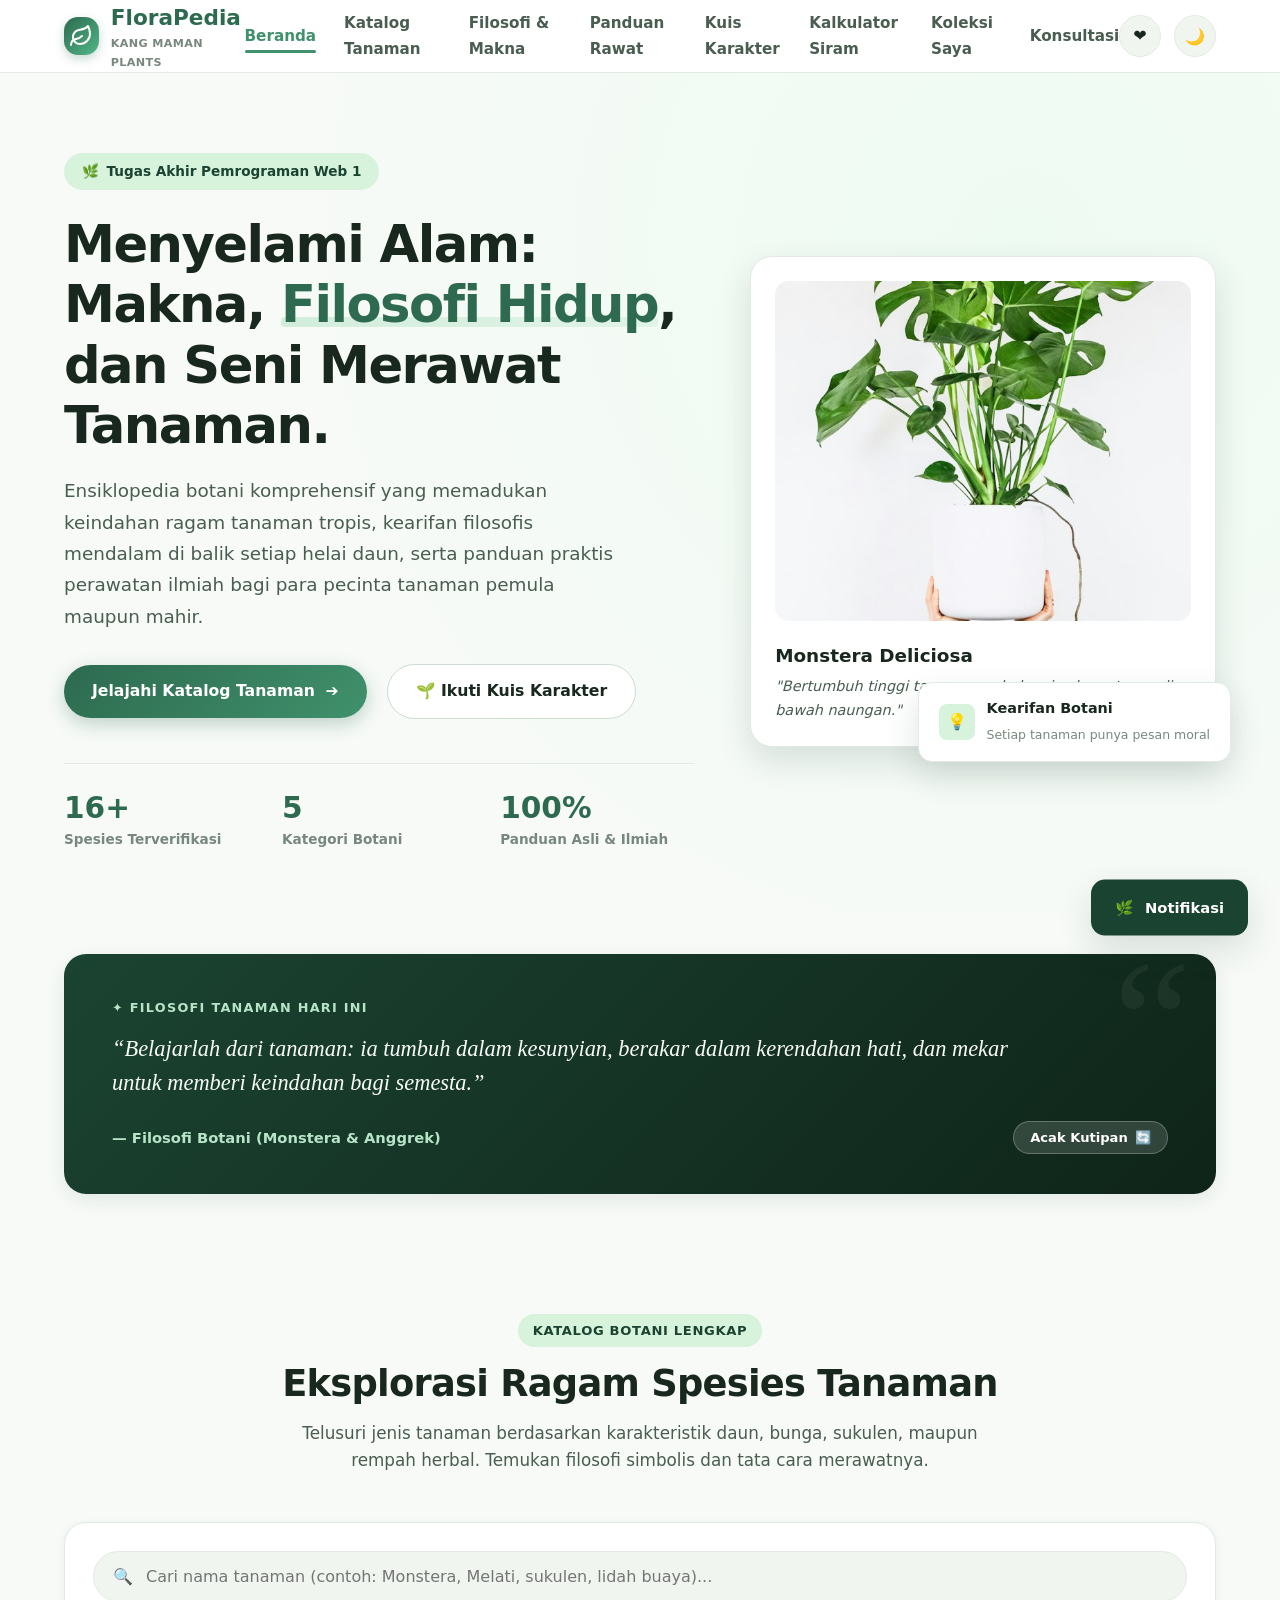
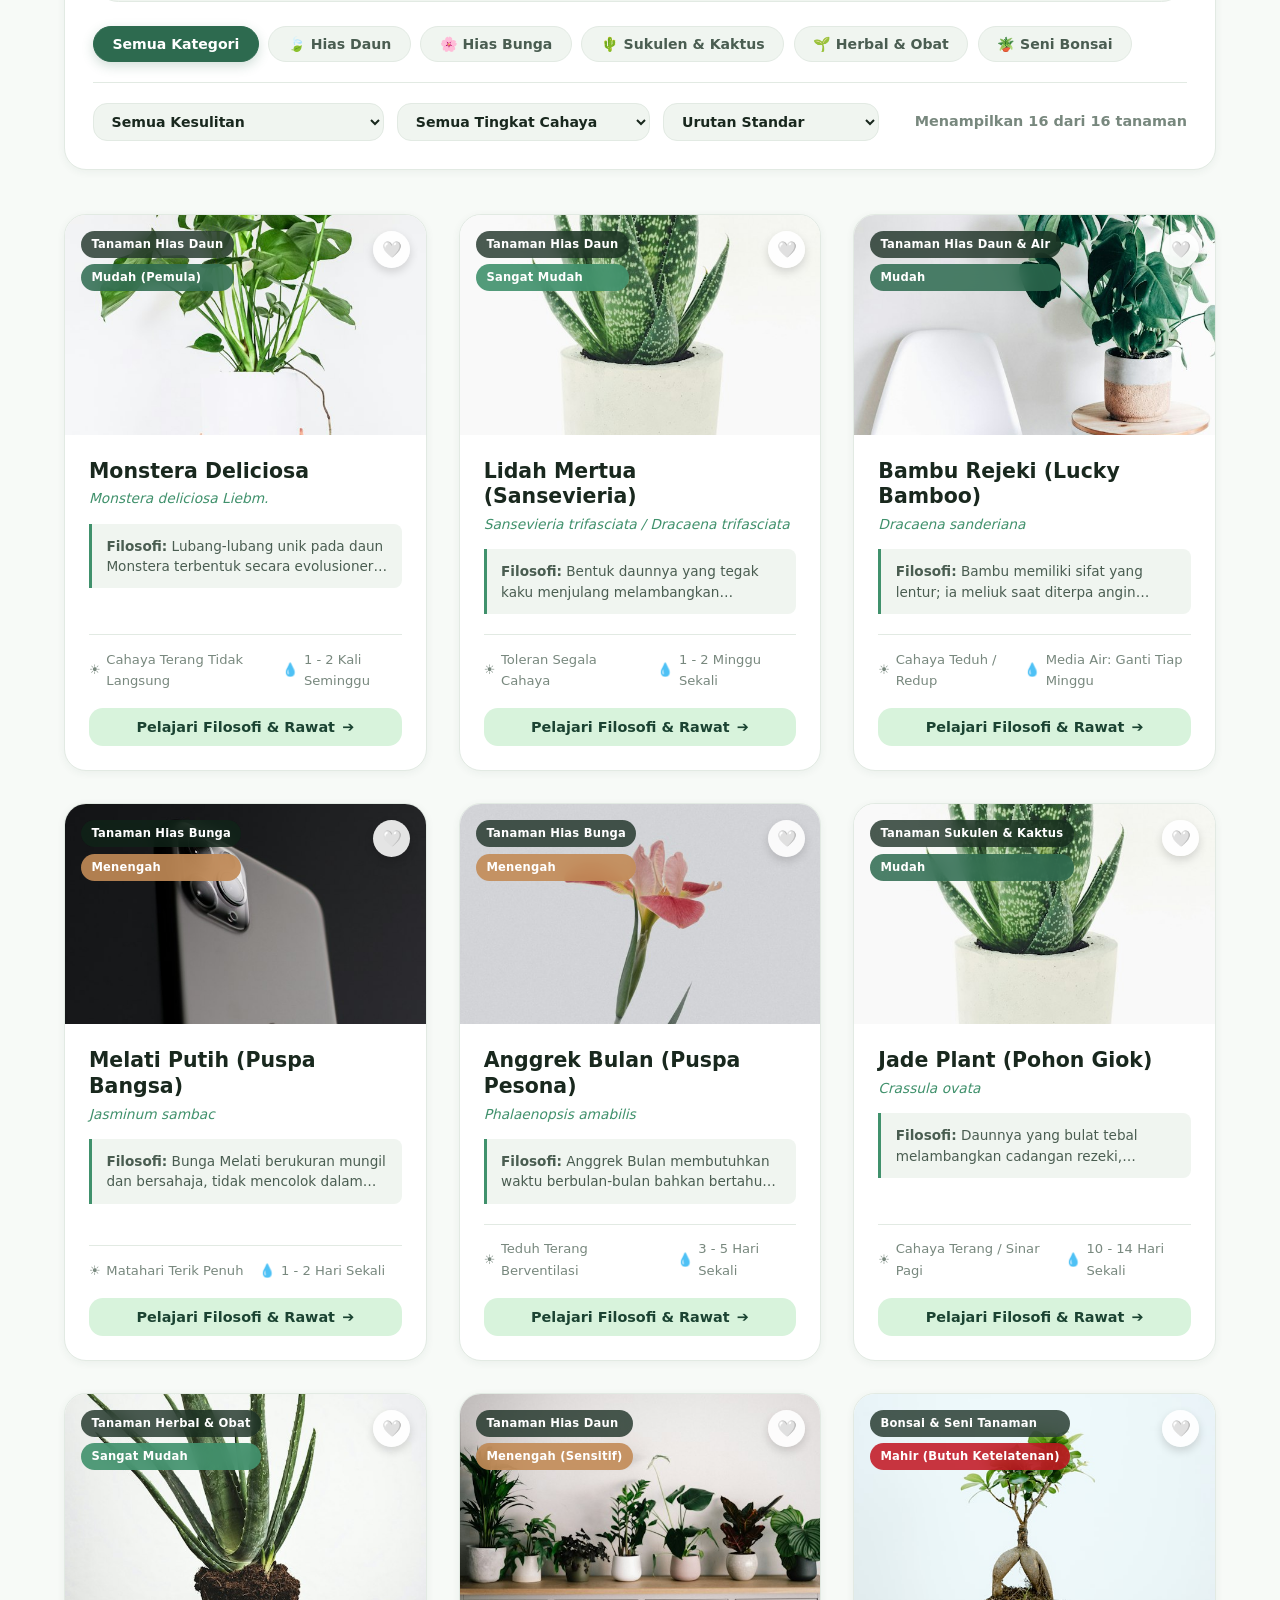
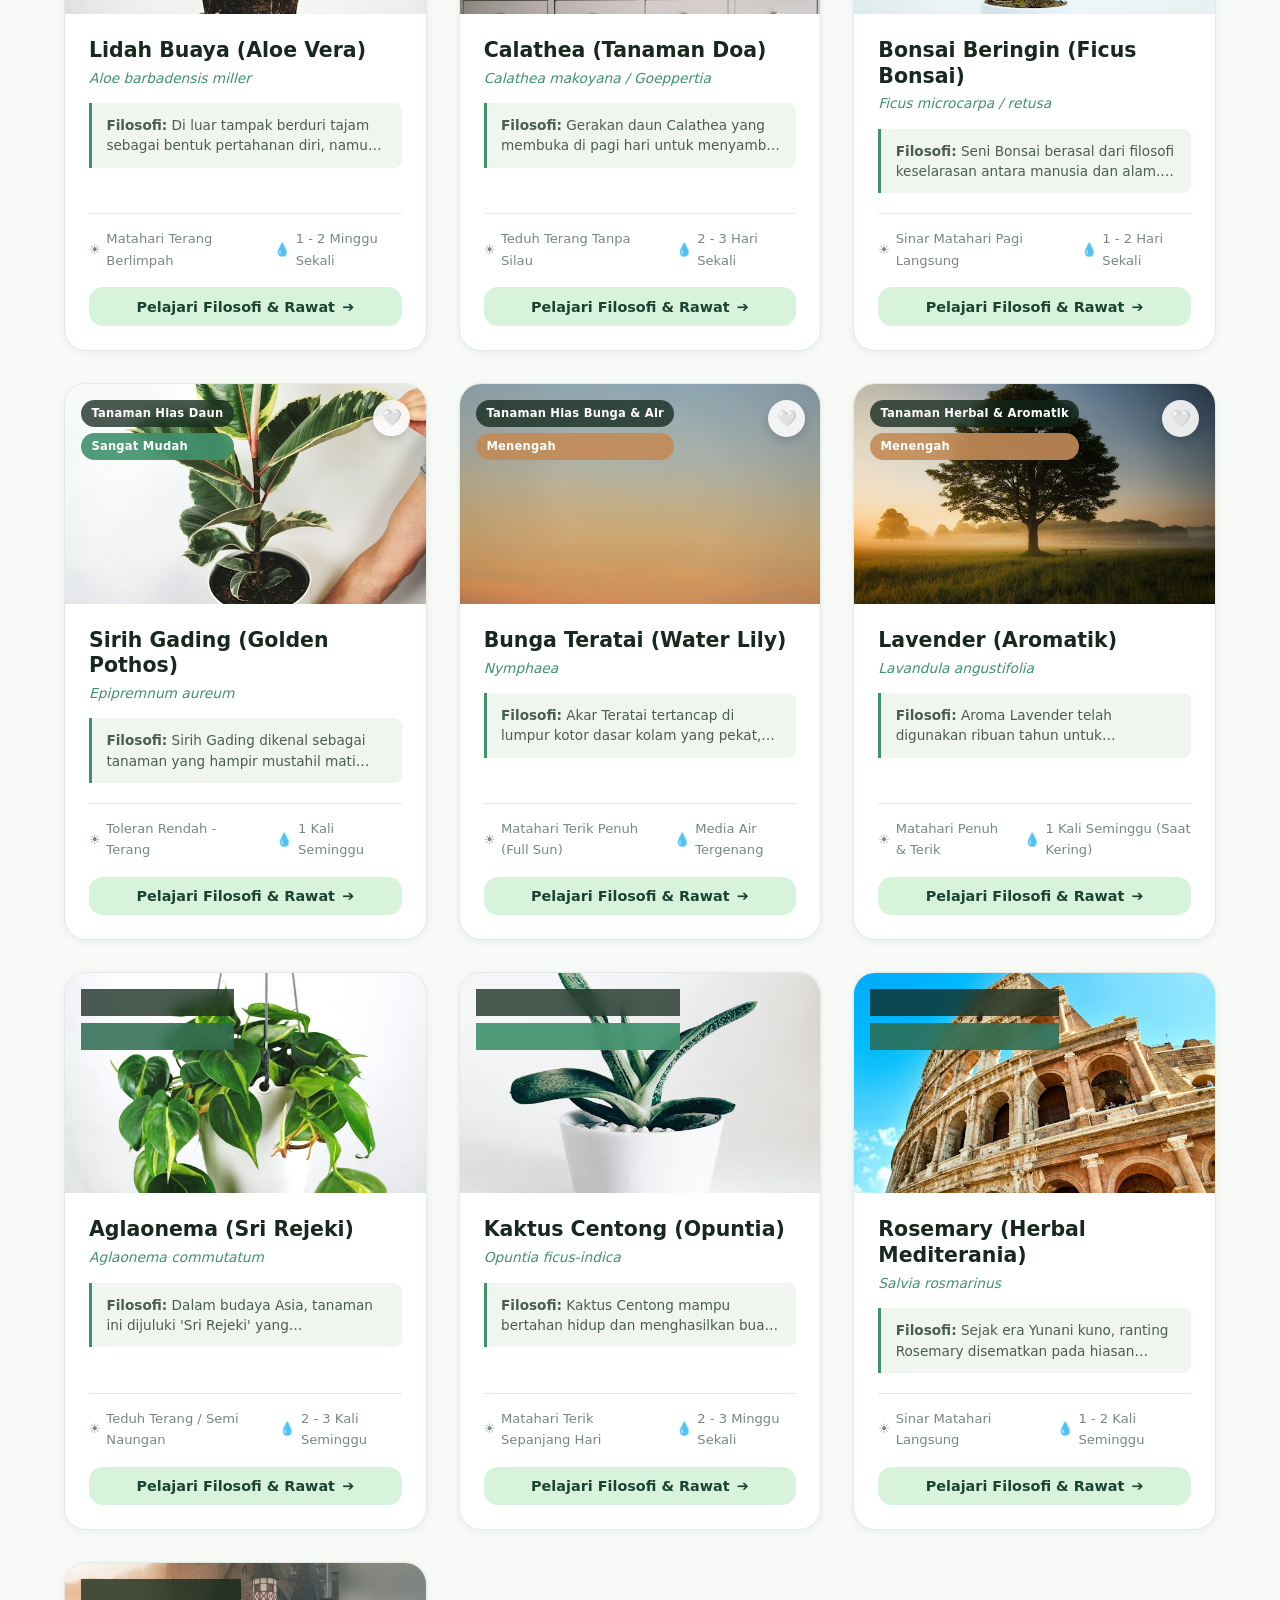
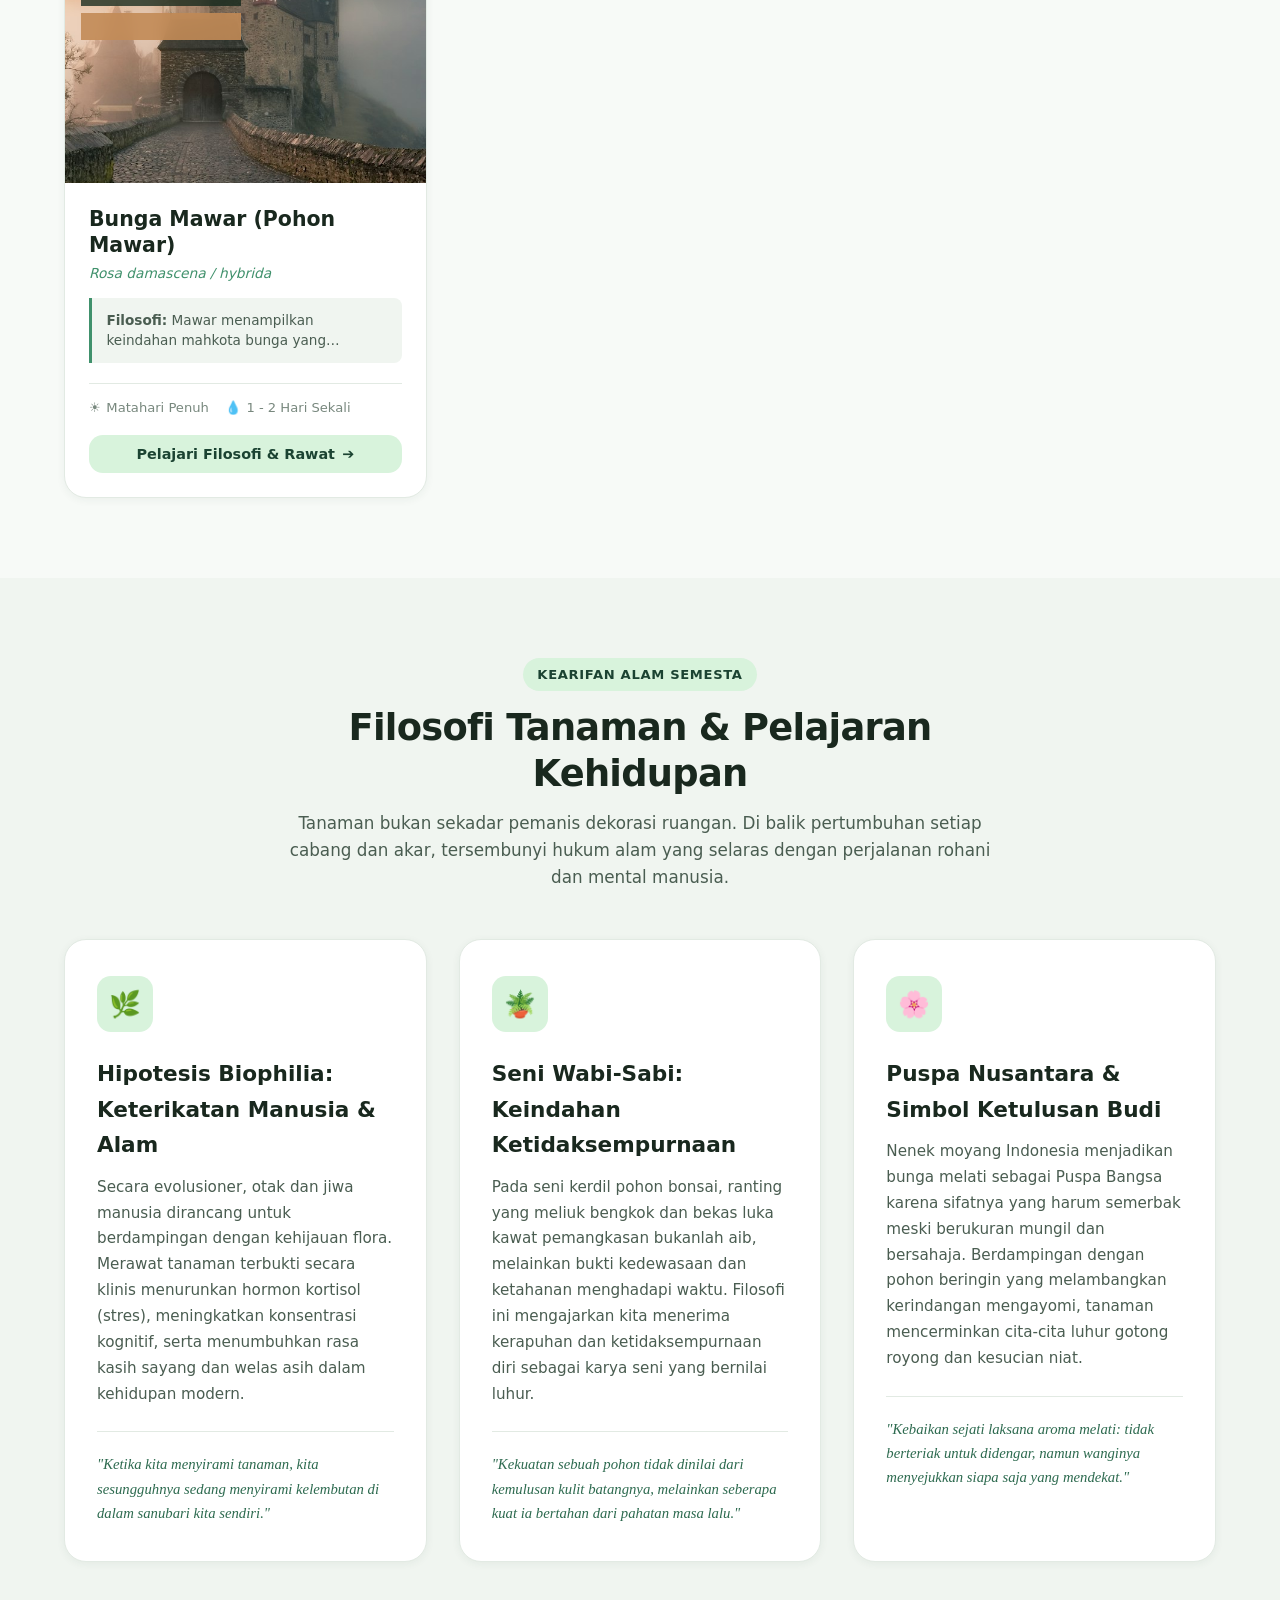
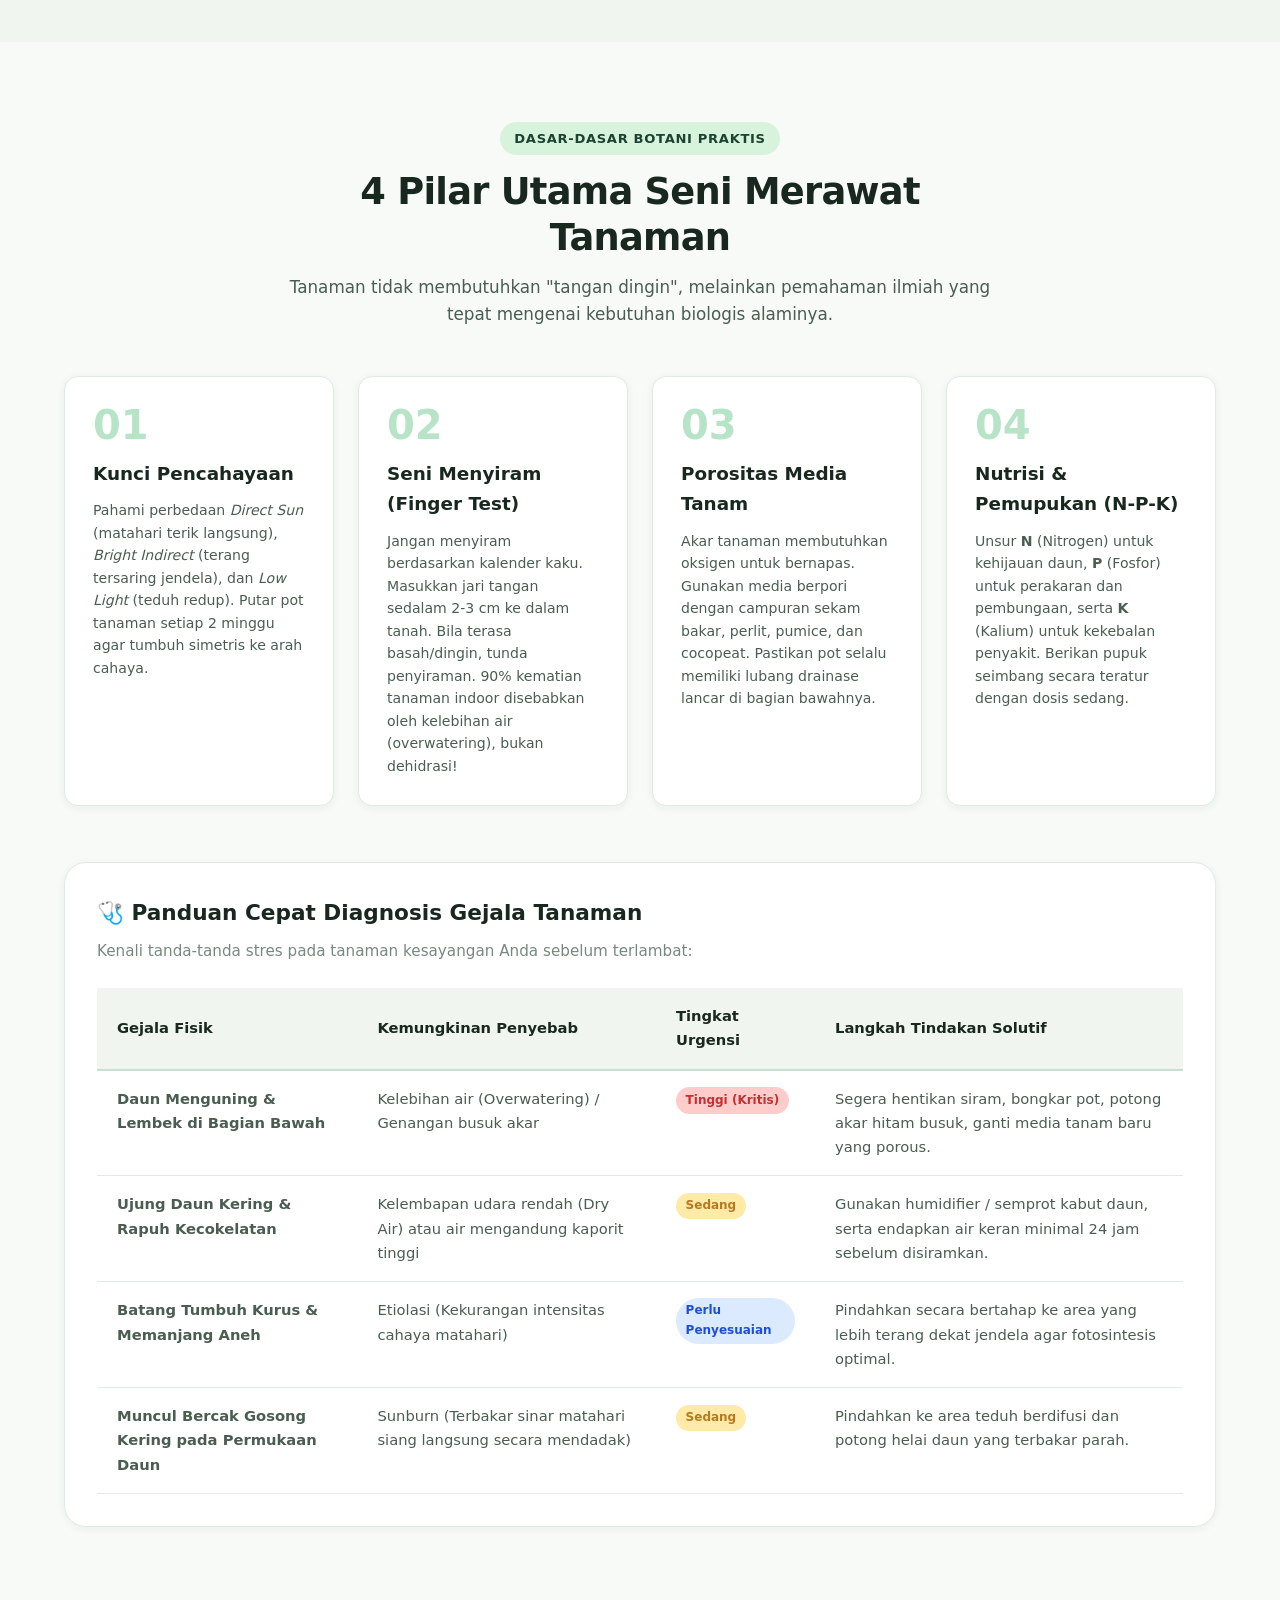
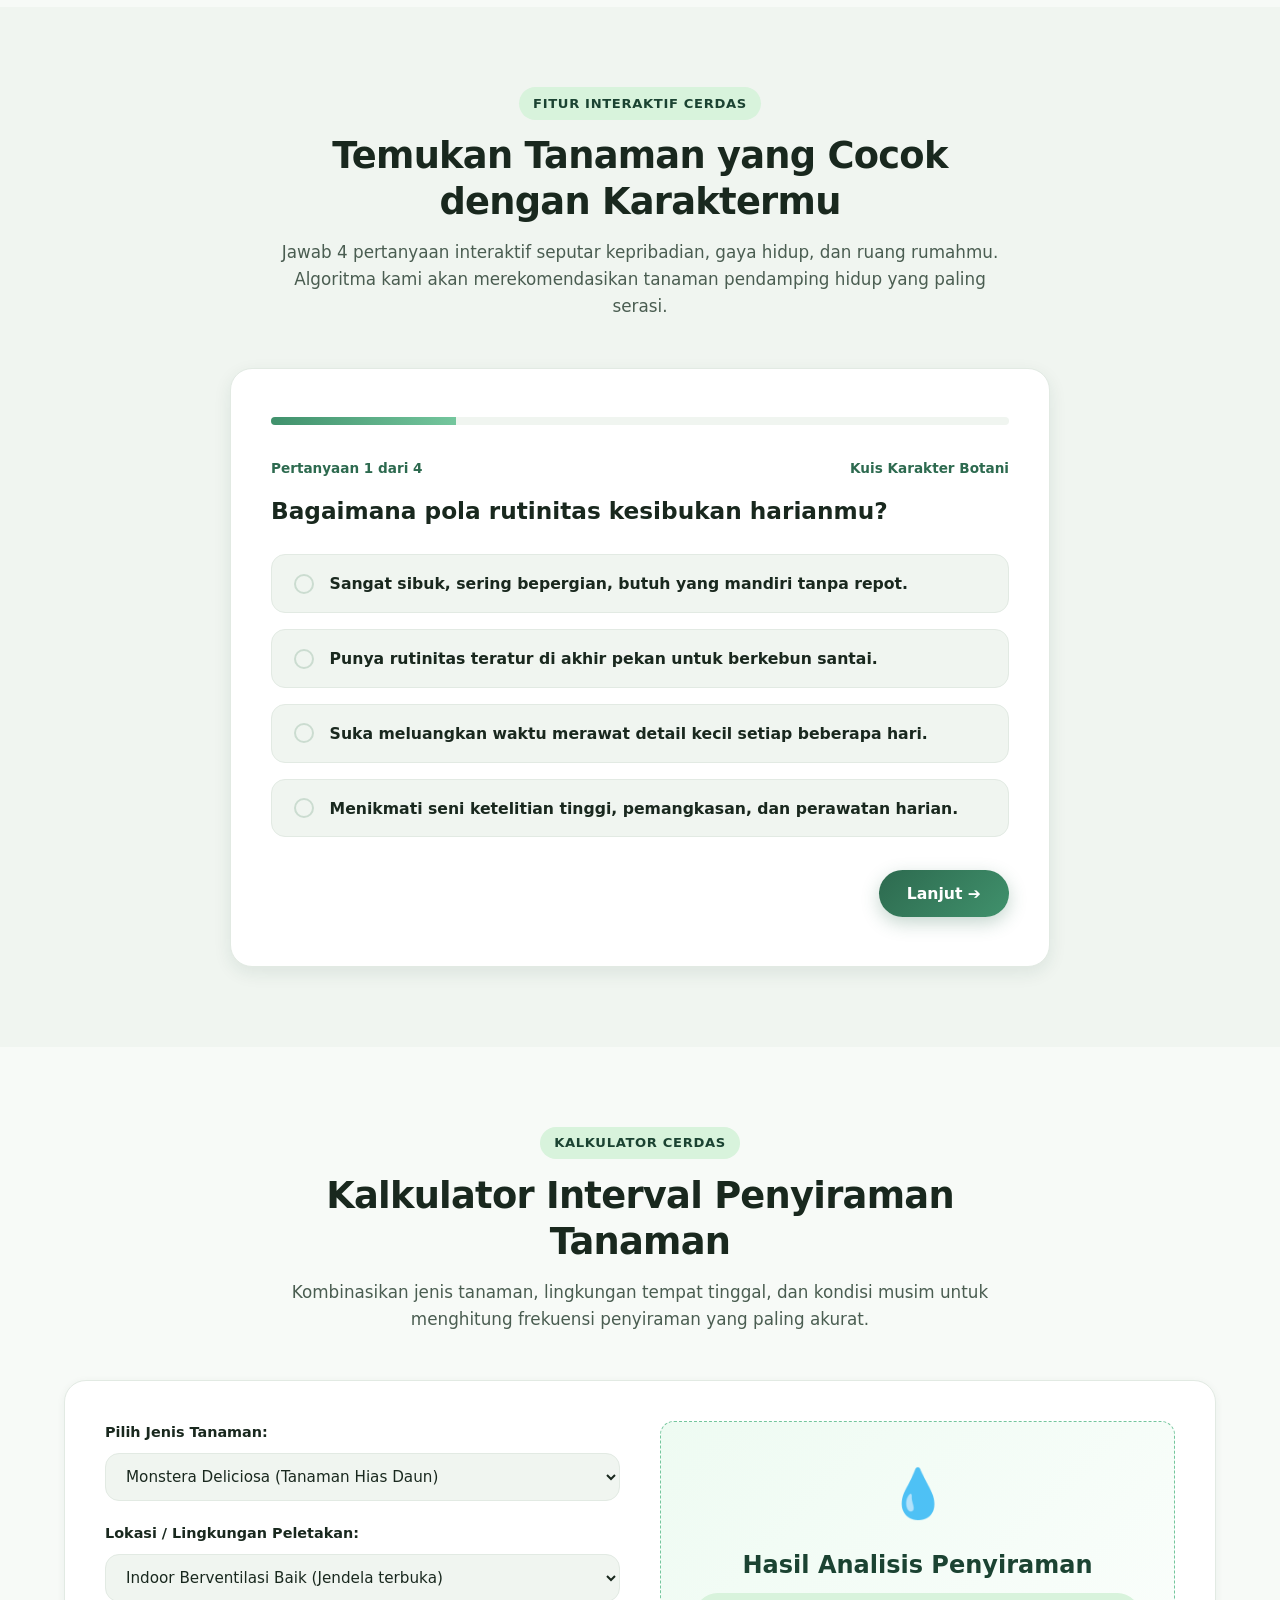
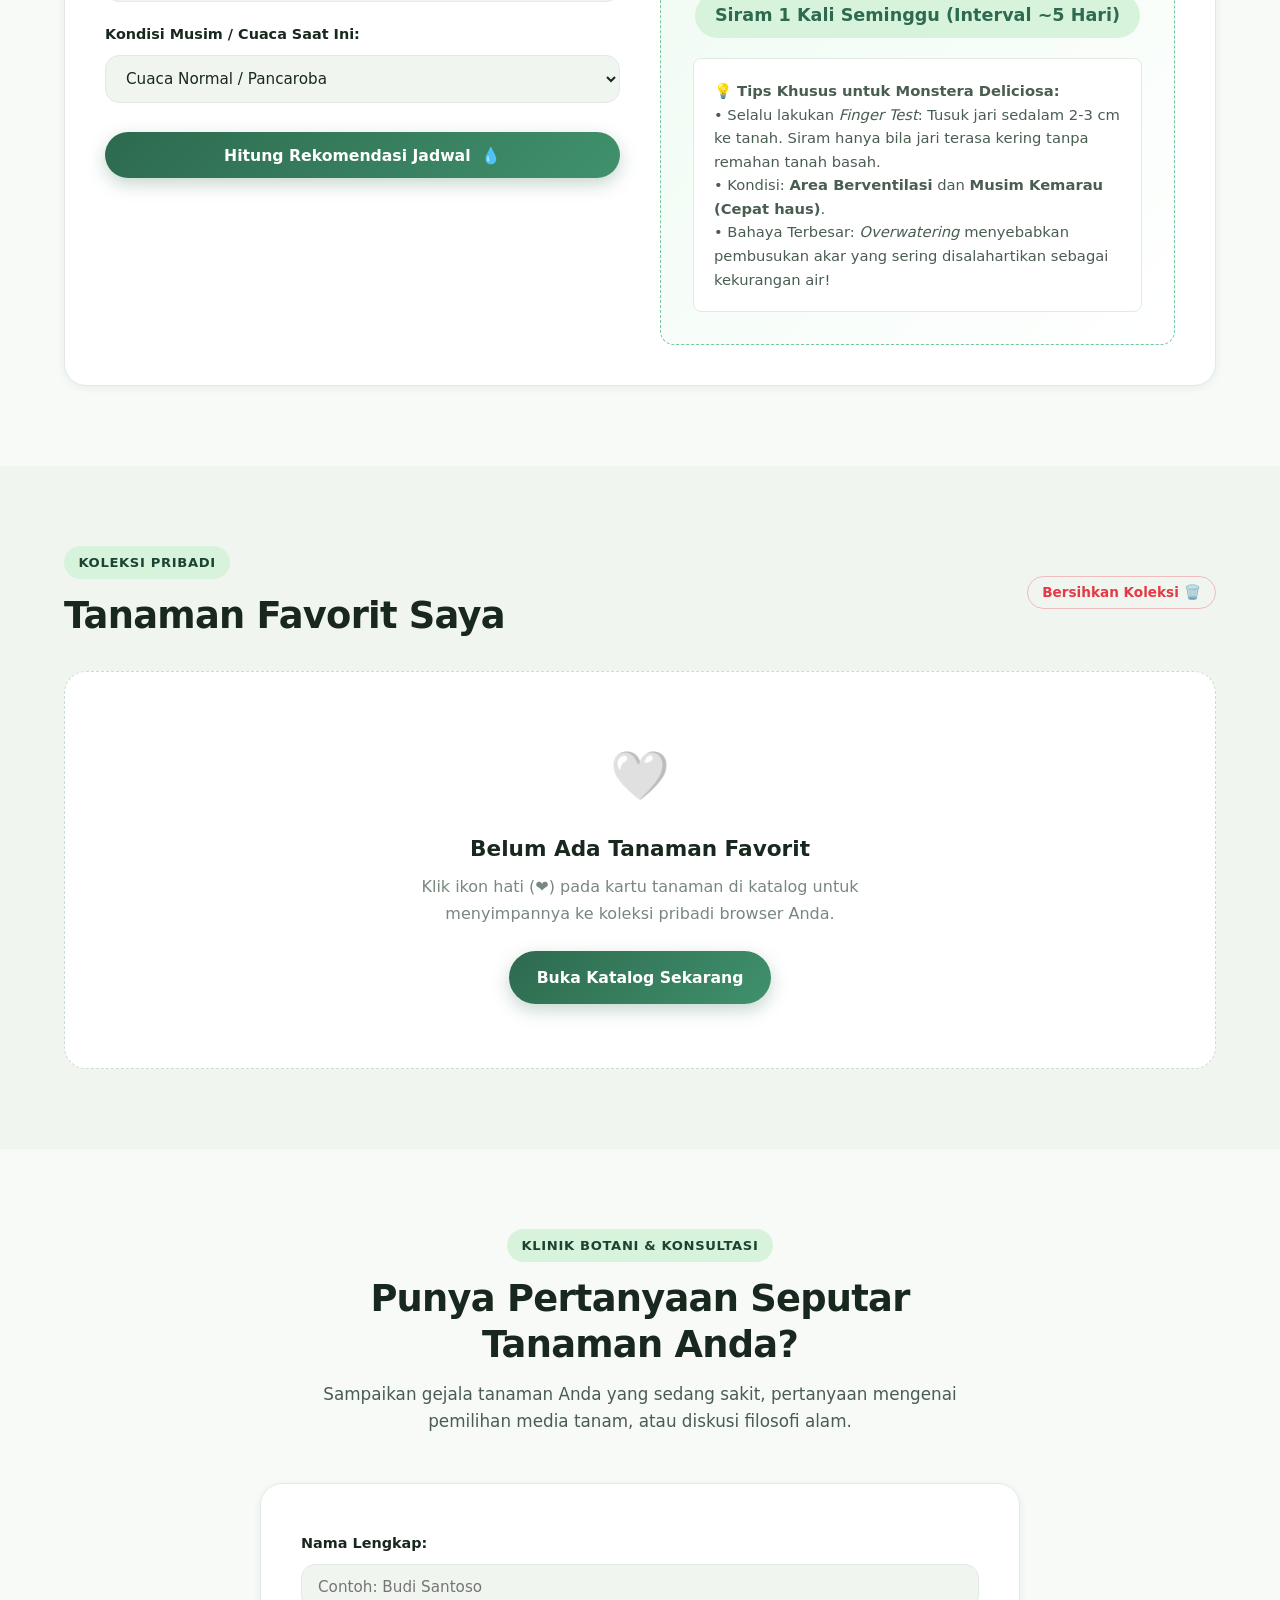
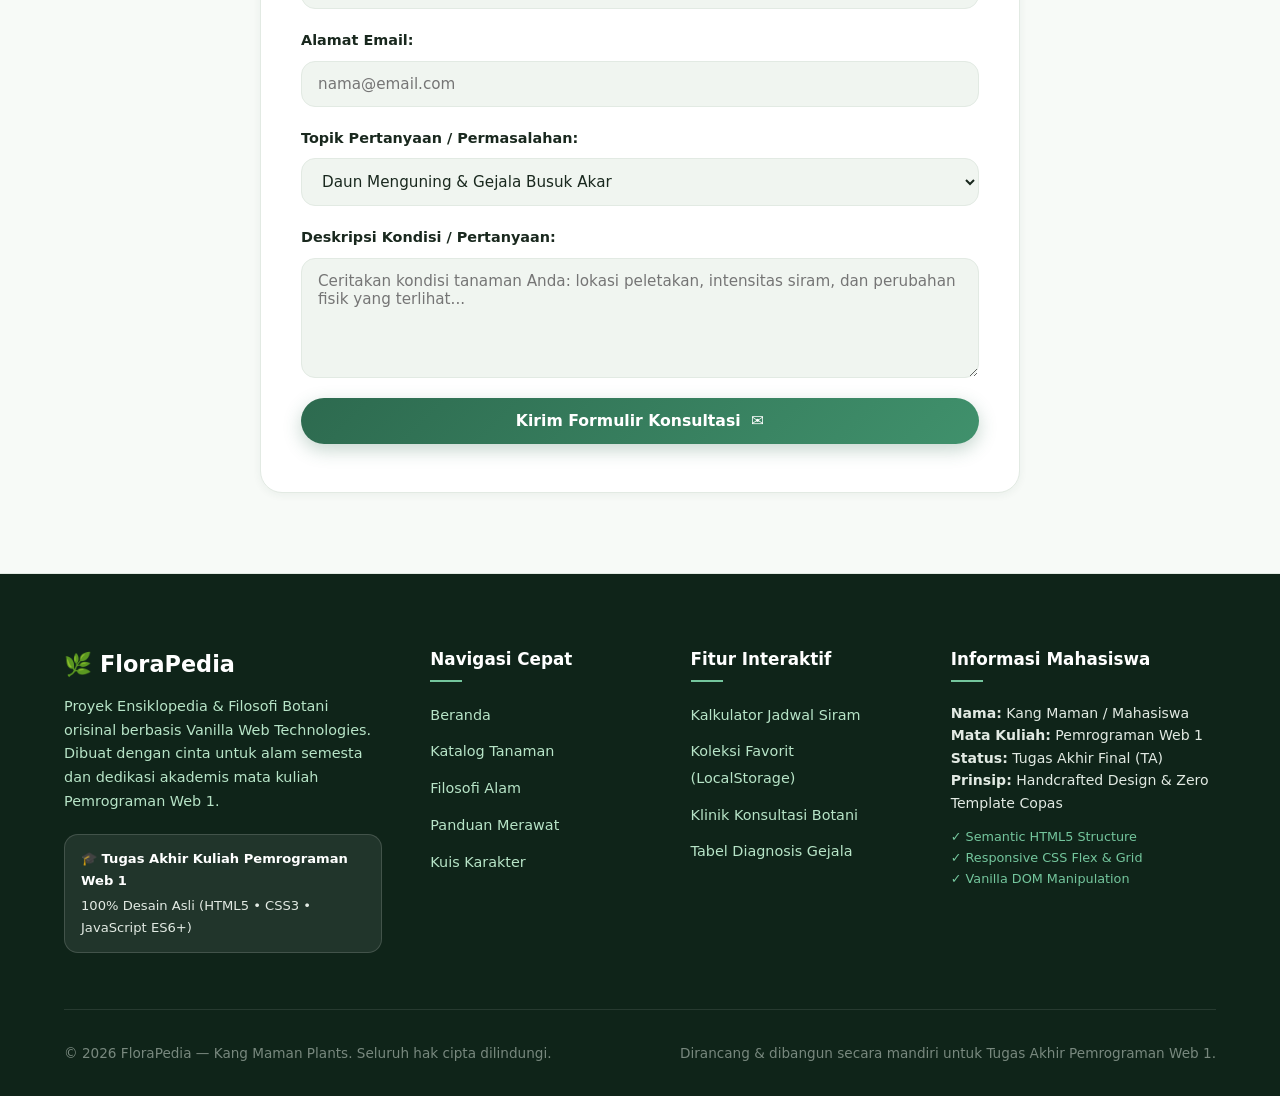
==== index.html @ 77d7dba2 "first commit" ====
<!DOCTYPE html>
<html lang="id">
<head>
  <meta charset="UTF-8" />
  <meta name="viewport" content="width=device-width, initial-scale=1.0" />
  <meta name="description" content="FloraPedia - Ensiklopedia interaktif jenis tanaman, filosofi kehidupan mendalam, dan panduan perawatan botani. Tugas Akhir Pemrograman Web 1." />
  <meta name="author" content="Kang Maman Plants - Mahasiswa Pemrograman Web 1" />
  <title>FloraPedia — Ensiklopedia, Filosofi & Seni Merawat Tanaman</title>

  <!-- Google Fonts: Plus Jakarta Sans & Playfair Display untuk Sentuhan Elegan -->
  <link rel="preconnect" href="https://fonts.googleapis.com" />
  <link rel="preconnect" href="https://fonts.gstatic.com" crossorigin />
  <link href="https://fonts.googleapis.com/css2?family=Playfair+Display:ital,wght@0,600;0,700;1,600&family=Plus+Jakarta+Sans:wght@400;500;600;700;800&display=swap" rel="stylesheet" />

  <!-- Lembar Gaya CSS Handcrafted (100% Buatan Sendiri Tanpa Framework) -->
  <link rel="stylesheet" href="css/style.css" />
</head>
<body>

  <!-- ========================================================================
       1. HEADER & NAVBAR UTAMA
       ======================================================================== -->
  <header class="site-header">
    <div class="container navbar">
      <!-- Logo & Brand Identitas -->
      <a href="#beranda" class="brand-logo" aria-label="Beranda FloraPedia">
        <div class="brand-icon">
          <!-- SVG Ikon Daun Organik -->
          <svg width="24" height="24" viewBox="0 0 24 24" fill="none" stroke="currentColor" stroke-width="2" stroke-linecap="round" stroke-linejoin="round">
            <path d="M11 20A7 7 0 0 1 9.8 6.1C15.5 5 17 4.48 19 2c1 2 2 4.18 2 8 0 5.5-4.78 10-10 10Z"></path>
            <path d="M2 21c0-3 1.85-5.36 5.08-6C9.5 14.52 12 13 13 12"></path>
          </svg>
        </div>
        <div>
          <span>FloraPedia</span>
          <span class="brand-text-sub">Kang Maman Plants</span>
        </div>
      </a>

      <!-- Menu Navigasi Navigasi -->
      <nav>
        <ul class="nav-links" id="nav-links">
          <li><a href="#beranda" class="nav-link active">Beranda</a></li>
          <li><a href="#katalog" class="nav-link">Katalog Tanaman</a></li>
          <li><a href="#filosofi" class="nav-link">Filosofi & Makna</a></li>
          <li><a href="#panduan" class="nav-link">Panduan Rawat</a></li>
          <li><a href="#kuis" class="nav-link">Kuis Karakter</a></li>
          <li><a href="#kalkulator" class="nav-link">Kalkulator Siram</a></li>
          <li><a href="#favorit" class="nav-link">Koleksi Saya</a></li>
          <li><a href="#konsultasi" class="nav-link">Konsultasi</a></li>
        </ul>
      </nav>

      <!-- Aksi Navigasi (Tema & Counter Favorit) -->
      <div class="nav-actions">
        <!-- Tombol Bookmark Cepat -->
        <a href="#favorit" class="icon-btn" title="Lihat Tanaman Favorit" aria-label="Favorit">
          <span>❤️</span>
          <span class="badge-count" id="fav-counter-badge" style="display: none;">0</span>
        </a>

        <!-- Tombol Ganti Tema (Dark / Light Mode) -->
        <button class="icon-btn" id="theme-toggle-btn" title="Ganti Tema Siang/Malam" aria-label="Ganti Tema">
          <span id="theme-icon">🌙</span>
        </button>

        <!-- Tombol Hamburger Mobile -->
        <button class="hamburger-btn" id="hamburger-btn" aria-label="Buka Menu Navigasi">
          <span></span>
          <span></span>
          <span></span>
        </button>
      </div>
    </div>
  </header>

  <main>
    <!-- ======================================================================
         2. HERO SECTION
         ====================================================================== -->
    <section class="hero-section" id="beranda">
      <div class="container hero-grid">
        <div class="hero-content">
          <div class="hero-badge">
            <span>🌿</span>
            <span>Tugas Akhir Pemrograman Web 1</span>
          </div>
          <h1 class="hero-title">
            Menyelami Alam: Makna, <span>Filosofi Hidup</span>, dan Seni Merawat Tanaman.
          </h1>
          <p class="hero-desc">
            Ensiklopedia botani komprehensif yang memadukan keindahan ragam tanaman tropis, kearifan filosofis mendalam di balik setiap helai daun, serta panduan praktis perawatan ilmiah bagi para pecinta tanaman pemula maupun mahir.
          </p>

          <div class="hero-cta-group">
            <a href="#katalog" class="btn btn-primary">
              <span>Jelajahi Katalog Tanaman</span> ➔
            </a>
            <a href="#kuis" class="btn btn-secondary">
              <span>🌱 Ikuti Kuis Karakter</span>
            </a>
          </div>

          <!-- Statistik Pencapaian Web -->
          <div class="hero-stats">
            <div class="stat-item">
              <h3>16+</h3>
              <p>Spesies Terverifikasi</p>
            </div>
            <div class="stat-item">
              <h3>5</h3>
              <p>Kategori Botani</p>
            </div>
            <div class="stat-item">
              <h3>100%</h3>
              <p>Panduan Asli & Ilmiah</p>
            </div>
          </div>
        </div>

        <!-- Visual Hero Interaktif Kanan -->
        <div class="hero-visual-card">
          <div class="hero-main-card">
            <img 
              src="med/monstera.jpg" 
              alt="Monstera Deliciosa - Simbol Pertumbuhan"
              onerror="this.onerror=null; this.src='med/plant-fallback.svg';"
            />
            <div class="hero-card-caption">
              <h4>Monstera Deliciosa</h4>
              <p>"Bertumbuh tinggi tanpa menghalangi cahaya tunas di bawah naungan."</p>
            </div>
          </div>
          <div class="hero-badge-float">
            <div class="badge-float-icon">💡</div>
            <div>
              <strong>Kearifan Botani</strong>
              <span>Setiap tanaman punya pesan moral</span>
            </div>
          </div>
        </div>
      </div>
    </section>

    <!-- ======================================================================
         3. KUTIPAN FILOSOFI HARIAN (QUOTE BANNER)
         ====================================================================== -->
    <section class="quote-banner-section">
      <div class="container">
        <div class="quote-banner-card">
          <span class="quote-tag">✦ Filosofi Tanaman Hari Ini</span>
          <p class="quote-text" id="quote-text">
            “Belajarlah dari tanaman: ia tumbuh dalam kesunyian, berakar dalam kerendahan hati, dan mekar untuk memberi keindahan bagi semesta.”
          </p>
          <div class="quote-footer">
            <span class="quote-author" id="quote-author">— Filosofi Botani (Monstera & Anggrek)</span>
            <button class="quote-shuffle-btn" id="quote-shuffle-btn" title="Ganti Kutipan Filosofi">
              <span>Acak Kutipan</span> 🔄
            </button>
          </div>
        </div>
      </div>
    </section>

    <!-- ======================================================================
         4. KATALOG TANAMAN UTAMA (FILTER, SEARCH & GRID)
         ====================================================================== -->
    <section class="catalog-section" id="katalog">
      <div class="container">
        <div class="section-header">
          <span class="section-tag">Katalog Botani Lengkap</span>
          <h2 class="section-title">Eksplorasi Ragam Spesies Tanaman</h2>
          <p class="section-subtitle">
            Telusuri jenis tanaman berdasarkan karakteristik daun, bunga, sukulen, maupun rempah herbal. Temukan filosofi simbolis dan tata cara merawatnya.
          </p>
        </div>

        <!-- Area Kontrol & Penyaringan -->
        <div class="filter-wrapper">
          <!-- Input Pencarian Real-Time -->
          <div class="search-input-group">
            <span class="search-icon">🔍</span>
            <input 
              type="text" 
              id="search-input" 
              class="search-input" 
              placeholder="Cari nama tanaman (contoh: Monstera, Melati, sukulen, lidah buaya)..." 
              autocomplete="off"
            />
            <button class="search-clear-btn" id="search-clear-btn" title="Hapus pencarian">&times;</button>
          </div>

          <!-- Filter Kategori Tombol Pill -->
          <div class="filter-categories">
            <button class="category-pill active" data-category="semua">Semua Kategori</button>
            <button class="category-pill" data-category="daun">🍃 Hias Daun</button>
            <button class="category-pill" data-category="bunga">🌸 Hias Bunga</button>
            <button class="category-pill" data-category="sukulen">🌵 Sukulen & Kaktus</button>
            <button class="category-pill" data-category="herbal">🌱 Herbal & Obat</button>
            <button class="category-pill" data-category="bonsai">🪴 Seni Bonsai</button>
          </div>

          <!-- Dropdown Filter Tambahan -->
          <div class="filter-sub-row">
            <div class="filter-dropdowns">
              <!-- Filter Tingkat Kesulitan -->
              <select id="filter-difficulty" class="select-control" aria-label="Filter Tingkat Kesulitan">
                <option value="semua">Semua Kesulitan</option>
                <option value="sangat-mudah">Sangat Mudah (Pemula Total)</option>
                <option value="mudah">Mudah</option>
                <option value="menengah">Menengah</option>
                <option value="mahir">Mahir (Perlu Ketelatenan)</option>
              </select>

              <!-- Filter Kebutuhan Cahaya -->
              <select id="filter-light" class="select-control" aria-label="Filter Kebutuhan Cahaya">
                <option value="semua">Semua Tingkat Cahaya</option>
                <option value="teduh">Teduh / Minim Cahaya</option>
                <option value="sedang">Terang Tidak Langsung</option>
                <option value="terik">Matahari Terik Langsung</option>
              </select>

              <!-- Urutkan -->
              <select id="sort-select" class="select-control" aria-label="Urutkan Tanaman">
                <option value="default">Urutan Standar</option>
                <option value="name-asc">Nama (A - Z)</option>
                <option value="name-desc">Nama (Z - A)</option>
                <option value="difficulty">Tingkat Kemudahan</option>
              </select>
            </div>

            <!-- Penghitung Hasil -->
            <div class="results-count" id="results-count">
              Memuat data tanaman...
            </div>
          </div>
        </div>

        <!-- Grid Kartu Tanaman (Dirender Dinamis oleh JavaScript) -->
        <div class="plants-grid" id="plants-grid">
          <!-- Kartu-kartu tanaman akan dirender di sini melalui app.js -->
        </div>
      </div>
    </section>

    <!-- ======================================================================
         5. SECTION FILOSOFI TANAMAN & KEARIFAN HIDUP
         ====================================================================== -->
    <section class="philosophy-section" id="filosofi">
      <div class="container">
        <div class="section-header">
          <span class="section-tag">Kearifan Alam Semesta</span>
          <h2 class="section-title">Filosofi Tanaman & Pelajaran Kehidupan</h2>
          <p class="section-subtitle">
            Tanaman bukan sekadar pemanis dekorasi ruangan. Di balik pertumbuhan setiap cabang dan akar, tersembunyi hukum alam yang selaras dengan perjalanan rohani dan mental manusia.
          </p>
        </div>

        <div class="philosophy-grid">
          <!-- Kartu Filosofi 1: Biophilia -->
          <div class="philosophy-card">
            <div class="philosophy-icon-wrap">🌿</div>
            <h3>Hipotesis Biophilia: Keterikatan Manusia & Alam</h3>
            <p>
              Secara evolusioner, otak dan jiwa manusia dirancang untuk berdampingan dengan kehijauan flora. Merawat tanaman terbukti secara klinis menurunkan hormon kortisol (stres), meningkatkan konsentrasi kognitif, serta menumbuhkan rasa kasih sayang dan welas asih dalam kehidupan modern.
            </p>
            <div class="philosophy-quote-highlight">
              "Ketika kita menyirami tanaman, kita sesungguhnya sedang menyirami kelembutan di dalam sanubari kita sendiri."
            </div>
          </div>

          <!-- Kartu Filosofi 2: Wabi-Sabi & Bonsai -->
          <div class="philosophy-card">
            <div class="philosophy-icon-wrap">🪴</div>
            <h3>Seni Wabi-Sabi: Keindahan Ketidaksempurnaan</h3>
            <p>
              Pada seni kerdil pohon bonsai, ranting yang meliuk bengkok dan bekas luka kawat pemangkasan bukanlah aib, melainkan bukti kedewasaan dan ketahanan menghadapi waktu. Filosofi ini mengajarkan kita menerima kerapuhan dan ketidaksempurnaan diri sebagai karya seni yang bernilai luhur.
            </p>
            <div class="philosophy-quote-highlight">
              "Kekuatan sebuah pohon tidak dinilai dari kemulusan kulit batangnya, melainkan seberapa kuat ia bertahan dari pahatan masa lalu."
            </div>
          </div>

          <!-- Kartu Filosofi 3: Kearifan Budaya Nusantara -->
          <div class="philosophy-card">
            <div class="philosophy-icon-wrap">🌸</div>
            <h3>Puspa Nusantara & Simbol Ketulusan Budi</h3>
            <p>
              Nenek moyang Indonesia menjadikan bunga melati sebagai Puspa Bangsa karena sifatnya yang harum semerbak meski berukuran mungil dan bersahaja. Berdampingan dengan pohon beringin yang melambangkan kerindangan mengayomi, tanaman mencerminkan cita-cita luhur gotong royong dan kesucian niat.
            </p>
            <div class="philosophy-quote-highlight">
              "Kebaikan sejati laksana aroma melati: tidak berteriak untuk didengar, namun wanginya menyejukkan siapa saja yang mendekat."
            </div>
          </div>
        </div>
      </div>
    </section>

    <!-- ======================================================================
         6. PANDUAN RAWAT & 4 PILAR UTAMA BOTANI
         ====================================================================== -->
    <section class="care-section" id="panduan">
      <div class="container">
        <div class="section-header">
          <span class="section-tag">Dasar-Dasar Botani Praktis</span>
          <h2 class="section-title">4 Pilar Utama Seni Merawat Tanaman</h2>
          <p class="section-subtitle">
            Tanaman tidak membutuhkan "tangan dingin", melainkan pemahaman ilmiah yang tepat mengenai kebutuhan biologis alaminya.
          </p>
        </div>

        <!-- 4 Pilar Grid -->
        <div class="pillars-grid">
          <div class="pillar-card">
            <div class="pillar-num">01</div>
            <h3>Kunci Pencahayaan</h3>
            <p>
              Pahami perbedaan <em>Direct Sun</em> (matahari terik langsung), <em>Bright Indirect</em> (terang tersaring jendela), dan <em>Low Light</em> (teduh redup). Putar pot tanaman setiap 2 minggu agar tumbuh simetris ke arah cahaya.
            </p>
          </div>

          <div class="pillar-card">
            <div class="pillar-num">02</div>
            <h3>Seni Menyiram (Finger Test)</h3>
            <p>
              Jangan menyiram berdasarkan kalender kaku. Masukkan jari tangan sedalam 2-3 cm ke dalam tanah. Bila terasa basah/dingin, tunda penyiraman. 90% kematian tanaman indoor disebabkan oleh kelebihan air (overwatering), bukan dehidrasi!
            </p>
          </div>

          <div class="pillar-card">
            <div class="pillar-num">03</div>
            <h3>Porositas Media Tanam</h3>
            <p>
              Akar tanaman membutuhkan oksigen untuk bernapas. Gunakan media berpori dengan campuran sekam bakar, perlit, pumice, dan cocopeat. Pastikan pot selalu memiliki lubang drainase lancar di bagian bawahnya.
            </p>
          </div>

          <div class="pillar-card">
            <div class="pillar-num">04</div>
            <h3>Nutrisi & Pemupukan (N-P-K)</h3>
            <p>
              Unsur <strong>N</strong> (Nitrogen) untuk kehijauan daun, <strong>P</strong> (Fosfor) untuk perakaran dan pembungaan, serta <strong>K</strong> (Kalium) untuk kekebalan penyakit. Berikan pupuk seimbang secara teratur dengan dosis sedang.
            </p>
          </div>
        </div>

        <!-- Tabel Komparasi Diagnosis Penyakit Tanaman -->
        <div class="diagnosis-container">
          <h3>🩺 Panduan Cepat Diagnosis Gejala Tanaman</h3>
          <p>Kenali tanda-tanda stres pada tanaman kesayangan Anda sebelum terlambat:</p>

          <div class="table-responsive">
            <table class="diagnosis-table">
              <thead>
                <tr>
                  <th>Gejala Fisik</th>
                  <th>Kemungkinan Penyebab</th>
                  <th>Tingkat Urgensi</th>
                  <th>Langkah Tindakan Solutif</th>
                </tr>
              </thead>
              <tbody>
                <tr>
                  <td><strong>Daun Menguning & Lembek di Bagian Bawah</strong></td>
                  <td>Kelebihan air (Overwatering) / Genangan busuk akar</td>
                  <td><span class="badge-status danger">Tinggi (Kritis)</span></td>
                  <td>Segera hentikan siram, bongkar pot, potong akar hitam busuk, ganti media tanam baru yang porous.</td>
                </tr>
                <tr>
                  <td><strong>Ujung Daun Kering & Rapuh Kecokelatan</strong></td>
                  <td>Kelembapan udara rendah (Dry Air) atau air mengandung kaporit tinggi</td>
                  <td><span class="badge-status warning">Sedang</span></td>
                  <td>Gunakan humidifier / semprot kabut daun, serta endapkan air keran minimal 24 jam sebelum disiramkan.</td>
                </tr>
                <tr>
                  <td><strong>Batang Tumbuh Kurus & Memanjang Aneh</strong></td>
                  <td>Etiolasi (Kekurangan intensitas cahaya matahari)</td>
                  <td><span class="badge-status info">Perlu Penyesuaian</span></td>
                  <td>Pindahkan secara bertahap ke area yang lebih terang dekat jendela agar fotosintesis optimal.</td>
                </tr>
                <tr>
                  <td><strong>Muncul Bercak Gosong Kering pada Permukaan Daun</strong></td>
                  <td>Sunburn (Terbakar sinar matahari siang langsung secara mendadak)</td>
                  <td><span class="badge-status warning">Sedang</span></td>
                  <td>Pindahkan ke area teduh berdifusi dan potong helai daun yang terbakar parah.</td>
                </tr>
              </tbody>
            </table>
          </div>
        </div>
      </div>
    </section>

    <!-- ======================================================================
         7. FITUR INTERAKTIF: KUIS TANAMAN KARAKTERMU
         ====================================================================== -->
    <section class="quiz-section" id="kuis">
      <div class="container">
        <div class="section-header">
          <span class="section-tag">Fitur Interaktif Cerdas</span>
          <h2 class="section-title">Temukan Tanaman yang Cocok dengan Karaktermu</h2>
          <p class="section-subtitle">
            Jawab 4 pertanyaan interaktif seputar kepribadian, gaya hidup, dan ruang rumahmu. Algoritma kami akan merekomendasikan tanaman pendamping hidup yang paling serasi.
          </p>
        </div>

        <div class="quiz-card">
          <!-- Progress Bar Kuis -->
          <div class="quiz-progress-bar">
            <div class="quiz-progress-fill" id="quiz-progress-fill"></div>
          </div>

          <!-- Tampilan Pertanyaan Aktif -->
          <div id="quiz-card-question">
            <div class="quiz-step-info">
              <span id="quiz-step-number">Pertanyaan 1 dari 4</span>
              <span>Kuis Karakter Botani</span>
            </div>

            <h3 class="quiz-question-title" id="quiz-question-text">
              Bagaimana pola rutinitas kesibukan harianmu?
            </h3>

            <!-- Opsi Pilihan Jawaban -->
            <div class="quiz-options-grid" id="quiz-options-container">
              <!-- Dirender oleh app.js -->
            </div>

            <!-- Tombol Navigasi Kuis -->
            <div class="quiz-actions">
              <button class="btn btn-secondary" id="quiz-prev-btn" style="visibility: hidden;">
                ◀ Sebelumnya
              </button>
              <button class="btn btn-primary" id="quiz-next-btn" disabled>
                Lanjut ➔
              </button>
            </div>
          </div>

          <!-- Tampilan Hasil Rekomendasi Kuis -->
          <div class="quiz-result-view" id="quiz-result-view">
            <span class="quiz-result-header">🎉 Tanaman Pendamping Karaktermu Adalah:</span>
            <h3 class="quiz-result-title" id="quiz-result-plant-name">Monstera Deliciosa</h3>
            <p class="quiz-result-scientific" id="quiz-result-plant-scientific">Monstera deliciosa Liebm.</p>

            <div class="quiz-result-card-detail">
              <h4>🌿 Mengapa Tanaman Ini Cocok Untukmu?</h4>
              <p id="quiz-result-philosophy"></p>
              <div style="margin-top: 1rem; font-size: 0.88rem; color: var(--primary-700);">
                <strong>Kebutuhan Utama:</strong> <span id="quiz-result-care"></span>
              </div>
            </div>

            <div style="display: flex; gap: 1rem; justify-content: center; flex-wrap: wrap;">
              <button class="btn btn-primary" id="quiz-result-detail-btn">
                <span>Pelajari Detail Perawatan</span> ➔
              </button>
              <button class="btn btn-secondary" id="quiz-restart-btn">
                <span>Ulangi Kuis</span> 🔄
              </button>
            </div>
          </div>
        </div>
      </div>
    </section>

    <!-- ======================================================================
         8. FITUR INTERAKTIF: KALKULATOR JADWAL SIRAM
         ====================================================================== -->
    <section class="calculator-section" id="kalkulator">
      <div class="container">
        <div class="section-header">
          <span class="section-tag">Kalkulator Cerdas</span>
          <h2 class="section-title">Kalkulator Interval Penyiraman Tanaman</h2>
          <p class="section-subtitle">
            Kombinasikan jenis tanaman, lingkungan tempat tinggal, dan kondisi musim untuk menghitung frekuensi penyiraman yang paling akurat.
          </p>
        </div>

        <div class="calc-grid">
          <!-- Formulir Parameter -->
          <div class="calc-form">
            <div class="form-group">
              <label for="calc-plant-select" class="form-label">Pilih Jenis Tanaman:</label>
              <select id="calc-plant-select" class="form-control">
                <!-- Diisi otomatis oleh app.js dari database -->
              </select>
            </div>

            <div class="form-group">
              <label for="calc-env-select" class="form-label">Lokasi / Lingkungan Peletakan:</label>
              <select id="calc-env-select" class="form-control">
                <option value="indoor-ac">Indoor Ruangan Ber-AC (Penguapan lambat)</option>
                <option value="indoor-normal" selected>Indoor Berventilasi Baik (Jendela terbuka)</option>
                <option value="outdoor-shade">Outdoor Teras Teduh (Semi Naungan)</option>
                <option value="outdoor-sun">Outdoor Sinar Terik Langsung (Cepat kering)</option>
              </select>
            </div>

            <div class="form-group">
              <label for="calc-season-select" class="form-label">Kondisi Musim / Cuaca Saat Ini:</label>
              <select id="calc-season-select" class="form-control">
                <option value="normal" selected>Cuaca Normal / Pancaroba</option>
                <option value="hujan">Musim Hujan (Lembap tinggi & basah)</option>
                <option value="kemarau">Musim Kemarau / Terik Panas (Kering)</option>
              </select>
            </div>

            <button class="btn btn-primary" id="calc-submit-btn" style="margin-top: 0.5rem;">
              <span>Hitung Rekomendasi Jadwal</span> 💧
            </button>
          </div>

          <!-- Kotak Hasil Kalkulasi -->
          <div class="calc-result-box">
            <div class="calc-result-icon">💧</div>
            <h3 class="calc-result-title">Hasil Analisis Penyiraman</h3>
            <div class="calc-result-schedule" id="calc-result-schedule">
              Siram 1 - 2 Kali Seminggu
            </div>
            <div class="calc-result-tips" id="calc-result-tips">
              Pilih parameter di samping dan klik tombol kalkulasi untuk melihat panduan spesifik.
            </div>
          </div>
        </div>
      </div>
    </section>

    <!-- ======================================================================
         9. SECTION KOLEKSI FAVORIT SAYA (LOCALSTORAGE)
         ====================================================================== -->
    <section class="favorites-section" id="favorit">
      <div class="container">
        <div class="favorites-header-bar">
          <div>
            <span class="section-tag">Koleksi Pribadi</span>
            <h2 class="section-title" style="margin-bottom: 0;">Tanaman Favorit Saya</h2>
          </div>
          <button class="btn-clear-favs" id="clear-favs-btn" title="Kosongkan semua favorit">
            Bersihkan Koleksi 🗑️
          </button>
        </div>

        <!-- Grid Favorit -->
        <div class="plants-grid" id="favorites-grid">
          <!-- Dirender otomatis oleh app.js -->
        </div>

        <!-- Tampilan Kosong Jika Belum Ada yang Disimpan -->
        <div class="empty-state" id="favorites-empty" style="display: none;">
          <div class="empty-state-icon">🤍</div>
          <h3>Belum Ada Tanaman Favorit</h3>
          <p>
            Klik ikon hati (❤️) pada kartu tanaman di katalog untuk menyimpannya ke koleksi pribadi browser Anda.
          </p>
          <a href="#katalog" class="btn btn-primary">Buka Katalog Sekarang</a>
        </div>
      </div>
    </section>

    <!-- ======================================================================
         10. SECTION KONSULTASI / TANYA PAKAR BOTANI
         ====================================================================== -->
    <section class="contact-section" id="konsultasi">
      <div class="container">
        <div class="section-header">
          <span class="section-tag">Klinik Botani & Konsultasi</span>
          <h2 class="section-title">Punya Pertanyaan Seputar Tanaman Anda?</h2>
          <p class="section-subtitle">
            Sampaikan gejala tanaman Anda yang sedang sakit, pertanyaan mengenai pemilihan media tanam, atau diskusi filosofi alam.
          </p>
        </div>

        <div class="contact-card">
          <form class="contact-form" id="consultation-form">
            <div class="form-group">
              <label for="contact-name" class="form-label">Nama Lengkap:</label>
              <input type="text" id="contact-name" class="form-control" placeholder="Contoh: Budi Santoso" required />
            </div>

            <div class="form-group">
              <label for="contact-email" class="form-label">Alamat Email:</label>
              <input type="email" id="contact-email" class="form-control" placeholder="nama@email.com" required />
            </div>

            <div class="form-group">
              <label for="contact-topic" class="form-label">Topik Pertanyaan / Permasalahan:</label>
              <select id="contact-topic" class="form-control" required>
                <option value="Daun Menguning & Busuk Akar">Daun Menguning & Gejala Busuk Akar</option>
                <option value="Hama & Jamur Putih">Serangan Kutu Putih / Jamur Daun</option>
                <option value="Rekomendasi Pemilihan Tanaman">Rekomendasi Tanaman Baru untuk Ruangan</option>
                <option value="Konsultasi Media Tanam">Racikan Media Tanam & Pemupukan</option>
                <option value="Lainnya">Diskusi Filosofi Botani Lainnya</option>
              </select>
            </div>

            <div class="form-group">
              <label for="contact-message" class="form-label">Deskripsi Kondisi / Pertanyaan:</label>
              <textarea 
                id="contact-message" 
                class="form-control" 
                placeholder="Ceritakan kondisi tanaman Anda: lokasi peletakan, intensitas siram, dan perubahan fisik yang terlihat..." 
                required
              ></textarea>
            </div>

            <button type="submit" class="btn btn-primary" style="width: 100%;">
              <span>Kirim Formulir Konsultasi</span> ✉️
            </button>
          </form>
        </div>
      </div>
    </section>
  </main>

  <!-- ========================================================================
       11. FOOTER AKADEMIK & MAHASISWA
       ======================================================================== -->
  <footer class="site-footer">
    <div class="container">
      <div class="footer-grid">
        <div class="footer-brand">
          <h3>
            <span>🌿</span> FloraPedia
          </h3>
          <p>
            Proyek Ensiklopedia & Filosofi Botani orisinal berbasis Vanilla Web Technologies. Dibuat dengan cinta untuk alam semesta dan dedikasi akademis mata kuliah Pemrograman Web 1.
          </p>
          <div class="academic-badge">
            <strong>🎓 Tugas Akhir Kuliah Pemrograman Web 1</strong>
            <span>100% Desain Asli (HTML5 • CSS3 • JavaScript ES6+)</span>
          </div>
        </div>

        <div class="footer-col">
          <h4>Navigasi Cepat</h4>
          <ul class="footer-links">
            <li><a href="#beranda">Beranda</a></li>
            <li><a href="#katalog">Katalog Tanaman</a></li>
            <li><a href="#filosofi">Filosofi Alam</a></li>
            <li><a href="#panduan">Panduan Merawat</a></li>
            <li><a href="#kuis">Kuis Karakter</a></li>
          </ul>
        </div>

        <div class="footer-col">
          <h4>Fitur Interaktif</h4>
          <ul class="footer-links">
            <li><a href="#kalkulator">Kalkulator Jadwal Siram</a></li>
            <li><a href="#favorit">Koleksi Favorit (LocalStorage)</a></li>
            <li><a href="#konsultasi">Klinik Konsultasi Botani</a></li>
            <li><a href="#panduan">Tabel Diagnosis Gejala</a></li>
          </ul>
        </div>

        <div class="footer-col">
          <h4>Informasi Mahasiswa</h4>
          <p style="font-size: 0.88rem; line-height: 1.6; margin-bottom: 0.75rem;">
            <strong>Nama:</strong> Kang Maman / Mahasiswa<br />
            <strong>Mata Kuliah:</strong> Pemrograman Web 1<br />
            <strong>Status:</strong> Tugas Akhir Final (TA)<br />
            <strong>Prinsip:</strong> Handcrafted Design & Zero Template Copas
          </p>
          <div style="font-size: 0.8rem; color: var(--primary-400);">
            ✓ Semantic HTML5 Structure<br />
            ✓ Responsive CSS Flex & Grid<br />
            ✓ Vanilla DOM Manipulation
          </div>
        </div>
      </div>

      <div class="footer-bottom">
        <p>&copy; 2026 FloraPedia — Kang Maman Plants. Seluruh hak cipta dilindungi.</p>
        <p>Dirancang & dibangun secara mandiri untuk Tugas Akhir Pemrograman Web 1.</p>
      </div>
    </div>
  </footer>

  <!-- ========================================================================
       12. MODAL DIALOG DETAIL TANAMAN
       ======================================================================== -->
  <div class="modal-overlay" id="plant-modal" role="dialog" aria-modal="true" aria-labelledby="modal-title">
    <div class="modal-container">
      <button class="modal-close-btn" id="modal-close-btn" aria-label="Tutup jendela modal">&times;</button>

      <div class="modal-hero">
        <img id="modal-img" src="" alt="Foto Tanaman" onerror="this.onerror=null; this.src='med/plant-fallback.svg';" />
        <div class="modal-hero-overlay">
          <div class="modal-title-group">
            <h2 id="modal-title">Nama Tanaman</h2>
            <p id="modal-scientific">Nama Ilmiah (Latin)</p>
          </div>
        </div>
      </div>

      <div class="modal-content-body">
        <p id="modal-tagline" style="font-weight: 700; color: var(--primary-700); margin-bottom: 1.25rem; font-size: 1.05rem;">
          Tagline Filosofi
        </p>

        <!-- Navigasi Tab Modal -->
        <div class="modal-tabs">
          <button class="modal-tab-btn active" data-tab="filosofi">🌱 Filosofi & Makna Hidup</button>
          <button class="modal-tab-btn" data-tab="rawat">💧 Parameter Perawatan Lengkap</button>
          <button class="modal-tab-btn" data-tab="masalah">⚠️ Diagnosis & Troubleshooting</button>
        </div>

        <!-- Isi Tab 1: Filosofi -->
        <div class="modal-tab-pane active" id="tab-filosofi">
          <div class="modal-philosophy-card">
            <h4>🌿 Makna Filosofis & Simbolis</h4>
            <p id="modal-philosophy"></p>
          </div>
        </div>

        <!-- Isi Tab 2: Parameter Perawatan -->
        <div class="modal-tab-pane" id="tab-rawat">
          <div class="modal-care-grid">
            <div class="modal-care-item">
              <h5>💧 Kebutuhan & Jadwal Penyiraman</h5>
              <p id="modal-watering"></p>
            </div>
            <div class="modal-care-item">
              <h5>☀️ Kebutuhan Paparan Cahaya</h5>
              <p id="modal-light"></p>
            </div>
            <div class="modal-care-item">
              <h5>🪴 Komposisi Media Tanam (Tanah)</h5>
              <p id="modal-soil"></p>
            </div>
            <div class="modal-care-item">
              <h5>💨 Suhu & Kelembapan Udara</h5>
              <p id="modal-humidity"></p>
            </div>
          </div>
        </div>

        <!-- Isi Tab 3: Masalah & Troubleshooting -->
        <div class="modal-tab-pane" id="tab-masalah">
          <div class="troubleshoot-box">
            <h5>⚠️ Masalah Umum & Solusi Praktis:</h5>
            <p id="modal-troubleshoot"></p>
          </div>
        </div>
      </div>
    </div>
  </div>

  <!-- ========================================================================
       13. FLOATING ELEMENTS (TOAST NOTIFIKASI & BACK TO TOP)
       ======================================================================== -->
  <div class="toast-notification" id="toast-notification" role="status" aria-live="polite">
    <span>🌿</span>
    <span id="toast-message">Notifikasi</span>
  </div>

  <button class="back-to-top" id="back-to-top" title="Kembali ke atas" aria-label="Kembali ke atas">
    ▲
  </button>

  <!-- ========================================================================
       14. SKRIP JAVASCRIPT MURNI (VANILLA ES6+)
       ======================================================================== -->
  <script src="js/data.js"></script>
  <script src="js/app.js"></script>
</body>
</html>
---- css/style.css ----
/* ==========================================================================
   FLORAPEDIA - STYLESHEET DESAIN UTAMA
   Tugas Akhir Mata Kuliah: Pemrograman Web 1
   Desain Orisinal: 100% Handcrafted CSS3 (Tanpa Framework Eksternal)
   ========================================================================== */

/* --- 1. CSS VARIABLES (DESIGN TOKENS) --- */
:root {
  /* Skema Warna Botanical Tropis (Light Theme) */
  --primary-900: #0f2419;
  --primary-800: #1b4332;
  --primary-700: #2d6a4f;
  --primary-600: #40916c;
  --primary-500: #52b788;
  --primary-400: #74c69d;
  --primary-200: #b7e4c7;
  --primary-100: #d8f3dc;
  --primary-50:  #eefbf2;

  --earth-warm:  #c28b57;
  --earth-light: #f3ece4;
  --accent-gold: #d4a373;

  --bg-body:     #f7faf7;
  --bg-surface:  #ffffff;
  --bg-subtle:   #f0f5f0;
  --bg-glass:    rgba(255, 255, 255, 0.88);
  --bg-overlay:  rgba(15, 36, 25, 0.65);

  --text-primary:   #19281e;
  --text-secondary: #4a5d51;
  --text-muted:     #78887e;
  --text-inverse:   #ffffff;

  --border-subtle:  #e2eae3;
  --border-strong:  #cbdcd0;

  --shadow-sm: 0 2px 8px rgba(27, 67, 50, 0.06);
  --shadow-md: 0 6px 18px rgba(27, 67, 50, 0.09);
  --shadow-lg: 0 14px 34px rgba(27, 67, 50, 0.14);
  --shadow-card-hover: 0 16px 36px rgba(45, 106, 79, 0.18);

  --radius-sm: 8px;
  --radius-md: 14px;
  --radius-lg: 22px;
  --radius-full: 9999px;

  --transition-fast: 0.18s ease;
  --transition-normal: 0.28s ease;
  --transition-slow: 0.45s cubic-bezier(0.16, 1, 0.3, 1);

  --font-main: system-ui, -apple-system, "Segoe UI", Roboto, "Helvetica Neue", Arial, sans-serif;
  --font-serif: "Georgia", "Cambria", "Times New Roman", serif;
}

/* Skema Warna Dark Theme (Malam Tropis) */
[data-theme="dark"] {
  --primary-900: #08120c;
  --primary-800: #0f2419;
  --primary-700: #1d4533;
  --primary-600: #2d6a4f;
  --primary-500: #40916c;
  --primary-400: #52b788;
  --primary-200: #74c69d;
  --primary-100: #183324;
  --primary-50:  #11251a;

  --earth-warm:  #dfa773;
  --earth-light: #2c251f;
  --accent-gold: #e2ba7e;

  --bg-body:     #0d1611;
  --bg-surface:  #14221a;
  --bg-subtle:   #1a2b22;
  --bg-glass:    rgba(20, 34, 26, 0.92);
  --bg-overlay:  rgba(0, 0, 0, 0.82);

  --text-primary:   #e9f3ec;
  --text-secondary: #a9beaf;
  --text-muted:     #789080;
  --text-inverse:   #0f2419;

  --border-subtle:  #253a2d;
  --border-strong:  #324d3d;

  --shadow-sm: 0 2px 8px rgba(0, 0, 0, 0.3);
  --shadow-md: 0 6px 18px rgba(0, 0, 0, 0.4);
  --shadow-lg: 0 14px 34px rgba(0, 0, 0, 0.55);
  --shadow-card-hover: 0 16px 36px rgba(0, 0, 0, 0.6);
}

/* --- 2. RESET & DASAR ELEMEN --- */
*, *::before, *::after {
  box-sizing: border-box;
  margin: 0;
  padding: 0;
}

html {
  scroll-behavior: smooth;
  font-size: 16px;
}

body {
  font-family: var(--font-main);
  background-color: var(--bg-body);
  color: var(--text-primary);
  line-height: 1.65;
  transition: background-color var(--transition-normal), color var(--transition-normal);
  overflow-x: hidden;
  -webkit-font-smoothing: antialiased;
}

img {
  max-width: 100%;
  height: auto;
  display: block;
}

a {
  color: inherit;
  text-decoration: none;
}

button, input, select, textarea {
  font-family: inherit;
  font-size: 1rem;
}

button {
  cursor: pointer;
  border: none;
  background: none;
  transition: all var(--transition-fast);
}

/* Container Pembatas Konten */
.container {
  width: 100%;
  max-width: 1200px;
  margin-left: auto;
  margin-right: auto;
  padding-left: 1.5rem;
  padding-right: 1.5rem;
}

/* Judul Bagian Universal */
.section-header {
  text-align: center;
  max-width: 720px;
  margin: 0 auto 3rem auto;
}

.section-tag {
  display: inline-flex;
  align-items: center;
  gap: 0.4rem;
  padding: 0.35rem 0.9rem;
  background-color: var(--primary-100);
  color: var(--primary-800);
  font-size: 0.82rem;
  font-weight: 700;
  letter-spacing: 0.05em;
  text-transform: uppercase;
  border-radius: var(--radius-full);
  margin-bottom: 0.85rem;
}

.section-title {
  font-size: 2.3rem;
  font-weight: 800;
  color: var(--text-primary);
  line-height: 1.25;
  margin-bottom: 0.85rem;
  letter-spacing: -0.02em;
}

.section-subtitle {
  font-size: 1.05rem;
  color: var(--text-secondary);
  line-height: 1.6;
}

/* --- 3. NAVBAR & HEADER --- */
.site-header {
  position: sticky;
  top: 0;
  z-index: 100;
  background-color: var(--bg-glass);
  backdrop-filter: blur(14px);
  -webkit-backdrop-filter: blur(14px);
  border-bottom: 1px solid var(--border-subtle);
  transition: background-color var(--transition-normal), border-color var(--transition-normal);
}

.navbar {
  display: flex;
  align-items: center;
  justify-content: space-between;
  height: 4.5rem;
}

.brand-logo {
  display: flex;
  align-items: center;
  gap: 0.75rem;
  font-weight: 800;
  font-size: 1.35rem;
  color: var(--primary-700);
}

.brand-icon {
  width: 2.4rem;
  height: 2.4rem;
  border-radius: var(--radius-md);
  background: linear-gradient(135deg, var(--primary-700), var(--primary-500));
  display: flex;
  align-items: center;
  justify-content: center;
  color: #ffffff;
  box-shadow: 0 4px 10px rgba(45, 106, 79, 0.25);
}

.brand-text-sub {
  display: block;
  font-size: 0.7rem;
  font-weight: 600;
  color: var(--text-muted);
  letter-spacing: 0.03em;
  text-transform: uppercase;
}

.nav-links {
  display: flex;
  align-items: center;
  gap: 1.75rem;
  list-style: none;
}

.nav-link {
  font-size: 0.95rem;
  font-weight: 600;
  color: var(--text-secondary);
  position: relative;
  padding: 0.5rem 0;
  transition: color var(--transition-fast);
}

.nav-link:hover,
.nav-link.active {
  color: var(--primary-600);
}

.nav-link::after {
  content: "";
  position: absolute;
  bottom: 0;
  left: 0;
  width: 0%;
  height: 2.5px;
  background: var(--primary-600);
  border-radius: var(--radius-full);
  transition: width var(--transition-normal);
}

.nav-link:hover::after,
.nav-link.active::after {
  width: 100%;
}

.nav-actions {
  display: flex;
  align-items: center;
  gap: 0.85rem;
}

/* Tombol Aksi Navigasi (Theme & Favorit) */
.icon-btn {
  width: 2.6rem;
  height: 2.6rem;
  border-radius: var(--radius-full);
  display: inline-flex;
  align-items: center;
  justify-content: center;
  background-color: var(--bg-subtle);
  color: var(--text-primary);
  border: 1px solid var(--border-subtle);
  position: relative;
}

.icon-btn:hover {
  background-color: var(--primary-100);
  color: var(--primary-800);
  transform: translateY(-2px);
}

.badge-count {
  position: absolute;
  top: -4px;
  right: -4px;
  background-color: #e63946;
  color: #ffffff;
  font-size: 0.7rem;
  font-weight: 700;
  padding: 0.15rem 0.45rem;
  border-radius: var(--radius-full);
  min-width: 18px;
  text-align: center;
  border: 2px solid var(--bg-surface);
}

.hamburger-btn {
  display: none;
  flex-direction: column;
  gap: 5px;
  width: 2.6rem;
  height: 2.6rem;
  align-items: center;
  justify-content: center;
  border-radius: var(--radius-md);
  background-color: var(--bg-subtle);
}

.hamburger-btn span {
  width: 20px;
  height: 2px;
  background-color: var(--text-primary);
  border-radius: 2px;
  transition: all var(--transition-normal);
}

/* --- 4. HERO SECTION --- */
.hero-section {
  position: relative;
  padding: 5rem 0 4rem 0;
  background: radial-gradient(circle at 80% 20%, var(--primary-50) 0%, transparent 60%);
  overflow: hidden;
}

.hero-grid {
  display: grid;
  grid-template-columns: 1.15fr 0.85fr;
  align-items: center;
  gap: 3.5rem;
}

.hero-badge {
  display: inline-flex;
  align-items: center;
  gap: 0.5rem;
  background-color: var(--primary-100);
  color: var(--primary-800);
  padding: 0.45rem 1.1rem;
  border-radius: var(--radius-full);
  font-size: 0.85rem;
  font-weight: 700;
  margin-bottom: 1.5rem;
}

.hero-title {
  font-size: 3.2rem;
  font-weight: 800;
  line-height: 1.18;
  letter-spacing: -0.03em;
  margin-bottom: 1.25rem;
  color: var(--text-primary);
}

.hero-title span {
  color: var(--primary-700);
  position: relative;
  display: inline-block;
}

.hero-title span::after {
  content: "";
  position: absolute;
  bottom: 8px;
  left: 0;
  width: 100%;
  height: 10px;
  background-color: var(--primary-200);
  z-index: -1;
  opacity: 0.55;
  border-radius: 4px;
}

.hero-desc {
  font-size: 1.15rem;
  color: var(--text-secondary);
  line-height: 1.7;
  margin-bottom: 2rem;
  max-width: 560px;
}

.hero-cta-group {
  display: flex;
  align-items: center;
  gap: 1.25rem;
  margin-bottom: 2.75rem;
  flex-wrap: wrap;
}

/* Tombol Utama & Sekunder */
.btn {
  display: inline-flex;
  align-items: center;
  justify-content: center;
  gap: 0.65rem;
  padding: 0.85rem 1.75rem;
  font-size: 0.98rem;
  font-weight: 700;
  border-radius: var(--radius-full);
  transition: all var(--transition-fast);
}

.btn-primary {
  background: linear-gradient(135deg, var(--primary-700), var(--primary-600));
  color: #ffffff;
  box-shadow: 0 6px 18px rgba(45, 106, 79, 0.28);
}

.btn-primary:hover {
  background: linear-gradient(135deg, var(--primary-800), var(--primary-700));
  box-shadow: 0 8px 24px rgba(45, 106, 79, 0.38);
  transform: translateY(-2px);
}

.btn-secondary {
  background-color: var(--bg-surface);
  color: var(--text-primary);
  border: 1.5px solid var(--border-strong);
}

.btn-secondary:hover {
  background-color: var(--bg-subtle);
  border-color: var(--primary-600);
  color: var(--primary-700);
  transform: translateY(-2px);
}

/* Statistik Hero */
.hero-stats {
  display: grid;
  grid-template-columns: repeat(3, 1fr);
  gap: 1.5rem;
  padding-top: 1.75rem;
  border-top: 1px solid var(--border-subtle);
}

.stat-item h3 {
  font-size: 1.85rem;
  font-weight: 800;
  color: var(--primary-700);
  line-height: 1.1;
}

.stat-item p {
  font-size: 0.85rem;
  color: var(--text-muted);
  font-weight: 600;
  margin-top: 0.2rem;
}

/* Kartu Visual Hero Kanan */
.hero-visual-card {
  position: relative;
}

.hero-main-card {
  background-color: var(--bg-surface);
  border-radius: var(--radius-lg);
  padding: 1.5rem;
  box-shadow: var(--shadow-lg);
  border: 1px solid var(--border-subtle);
  position: relative;
  z-index: 2;
  overflow: hidden;
}

.hero-main-card img {
  border-radius: var(--radius-md);
  width: 100%;
  height: 340px;
  object-fit: cover;
  transition: transform var(--transition-slow);
}

.hero-main-card:hover img {
  transform: scale(1.03);
}

.hero-card-caption {
  margin-top: 1.25rem;
}

.hero-card-caption h4 {
  font-size: 1.15rem;
  font-weight: 700;
  color: var(--text-primary);
}

.hero-card-caption p {
  font-size: 0.9rem;
  color: var(--text-secondary);
  font-style: italic;
  margin-top: 0.25rem;
}

.hero-badge-float {
  position: absolute;
  bottom: -15px;
  right: -15px;
  background: var(--bg-surface);
  padding: 0.9rem 1.25rem;
  border-radius: var(--radius-md);
  box-shadow: var(--shadow-lg);
  display: flex;
  align-items: center;
  gap: 0.75rem;
  border: 1px solid var(--border-subtle);
  z-index: 3;
}

.badge-float-icon {
  width: 2.2rem;
  height: 2.2rem;
  background-color: var(--primary-100);
  color: var(--primary-800);
  border-radius: var(--radius-sm);
  display: flex;
  align-items: center;
  justify-content: center;
}

.hero-badge-float strong {
  display: block;
  font-size: 0.9rem;
  color: var(--text-primary);
}

.hero-badge-float span {
  font-size: 0.78rem;
  color: var(--text-muted);
}

/* --- 5. FILOSOFI OF THE DAY (QUOTE BANNER) --- */
.quote-banner-section {
  padding: 2.5rem 0;
}

.quote-banner-card {
  background: linear-gradient(135deg, var(--primary-800), var(--primary-900));
  color: #ffffff;
  border-radius: var(--radius-lg);
  padding: 2.5rem 3rem;
  position: relative;
  overflow: hidden;
  box-shadow: var(--shadow-md);
}

.quote-banner-card::before {
  content: "“";
  font-family: var(--font-serif);
  position: absolute;
  top: -20px;
  right: 25px;
  font-size: 11rem;
  color: rgba(255, 255, 255, 0.05);
  line-height: 1;
  pointer-events: none;
}

.quote-tag {
  display: inline-block;
  font-size: 0.8rem;
  letter-spacing: 0.1em;
  text-transform: uppercase;
  color: var(--primary-200);
  font-weight: 700;
  margin-bottom: 0.85rem;
}

.quote-text {
  font-family: var(--font-serif);
  font-size: 1.4rem;
  line-height: 1.55;
  font-style: italic;
  margin-bottom: 1.25rem;
  color: #f7faf7;
  max-width: 900px;
}

.quote-footer {
  display: flex;
  align-items: center;
  justify-content: space-between;
  flex-wrap: wrap;
  gap: 1rem;
}

.quote-author {
  font-size: 0.92rem;
  color: var(--primary-200);
  font-weight: 600;
}

.quote-shuffle-btn {
  background-color: rgba(255, 255, 255, 0.14);
  color: #ffffff;
  padding: 0.5rem 1rem;
  border-radius: var(--radius-full);
  font-size: 0.82rem;
  font-weight: 600;
  display: inline-flex;
  align-items: center;
  gap: 0.45rem;
  border: 1px solid rgba(255, 255, 255, 0.25);
}

.quote-shuffle-btn:hover {
  background-color: rgba(255, 255, 255, 0.25);
  transform: translateY(-1px);
}

/* --- 6. KATALOG TANAMAN (FILTER & SEARCH) --- */
.catalog-section {
  padding: 5rem 0;
}

.filter-wrapper {
  background-color: var(--bg-surface);
  border: 1px solid var(--border-subtle);
  border-radius: var(--radius-lg);
  padding: 1.75rem;
  margin-bottom: 2.75rem;
  box-shadow: var(--shadow-sm);
}

.search-input-group {
  position: relative;
  margin-bottom: 1.5rem;
}

.search-icon {
  position: absolute;
  left: 1.25rem;
  top: 50%;
  transform: translateY(-50%);
  color: var(--text-muted);
}

.search-input {
  width: 100%;
  padding: 0.95rem 3rem 0.95rem 3.25rem;
  background-color: var(--bg-subtle);
  border: 1.5px solid var(--border-subtle);
  border-radius: var(--radius-full);
  color: var(--text-primary);
  font-size: 1rem;
  transition: all var(--transition-fast);
}

.search-input:focus {
  outline: none;
  background-color: var(--bg-surface);
  border-color: var(--primary-600);
  box-shadow: 0 0 0 4px var(--primary-100);
}

.search-clear-btn {
  position: absolute;
  right: 1.25rem;
  top: 50%;
  transform: translateY(-50%);
  color: var(--text-muted);
  display: none;
  font-size: 1.2rem;
}

.filter-categories {
  display: flex;
  align-items: center;
  gap: 0.6rem;
  flex-wrap: wrap;
  margin-bottom: 1.25rem;
}

.category-pill {
  padding: 0.55rem 1.15rem;
  border-radius: var(--radius-full);
  font-size: 0.88rem;
  font-weight: 600;
  background-color: var(--bg-subtle);
  color: var(--text-secondary);
  border: 1px solid var(--border-subtle);
  transition: all var(--transition-fast);
}

.category-pill:hover {
  background-color: var(--primary-50);
  color: var(--primary-700);
  border-color: var(--primary-200);
}

.category-pill.active {
  background-color: var(--primary-700);
  color: #ffffff;
  border-color: var(--primary-700);
  box-shadow: 0 4px 12px rgba(45, 106, 79, 0.22);
}

.filter-sub-row {
  display: flex;
  align-items: center;
  justify-content: space-between;
  flex-wrap: wrap;
  gap: 1rem;
  padding-top: 1.25rem;
  border-top: 1px solid var(--border-subtle);
}

.filter-dropdowns {
  display: flex;
  align-items: center;
  gap: 0.85rem;
  flex-wrap: wrap;
}

.select-control {
  padding: 0.55rem 1.25rem 0.55rem 0.85rem;
  border-radius: var(--radius-md);
  background-color: var(--bg-subtle);
  border: 1px solid var(--border-subtle);
  color: var(--text-primary);
  font-size: 0.88rem;
  font-weight: 600;
  outline: none;
  cursor: pointer;
}

.select-control:focus {
  border-color: var(--primary-600);
}

.results-count {
  font-size: 0.9rem;
  color: var(--text-muted);
  font-weight: 600;
}

/* GRID KARTU TANAMAN */
.plants-grid {
  display: grid;
  grid-template-columns: repeat(auto-fill, minmax(320px, 1fr));
  gap: 2rem;
}

.plant-card {
  background-color: var(--bg-surface);
  border-radius: var(--radius-lg);
  border: 1px solid var(--border-subtle);
  box-shadow: var(--shadow-sm);
  overflow: hidden;
  display: flex;
  flex-direction: column;
  transition: transform var(--transition-fast), box-shadow var(--transition-fast), border-color var(--transition-fast);
  position: relative;
}

.plant-card:hover {
  transform: translateY(-6px);
  box-shadow: var(--shadow-card-hover);
  border-color: var(--primary-400);
}

.plant-card-media {
  position: relative;
  width: 100%;
  height: 220px;
  overflow: hidden;
  background-color: var(--bg-subtle);
}

.plant-card-media img {
  width: 100%;
  height: 100%;
  object-fit: cover;
  transition: transform var(--transition-slow);
}

.plant-card:hover .plant-card-media img {
  transform: scale(1.06);
}

.plant-card-badges {
  position: absolute;
  top: 1rem;
  left: 1rem;
  display: flex;
  flex-direction: column;
  gap: 0.4rem;
  z-index: 2;
}

.badge-tag {
  font-size: 0.72rem;
  font-weight: 700;
  padding: 0.25rem 0.65rem;
  border-radius: var(--radius-full);
  letter-spacing: 0.02em;
  backdrop-filter: blur(8px);
}

.badge-category {
  background-color: rgba(15, 36, 25, 0.75);
  color: #ffffff;
}

.badge-diff-mudah {
  background-color: rgba(45, 106, 79, 0.85);
  color: #ffffff;
}

.badge-diff-sangat-mudah {
  background-color: rgba(64, 145, 108, 0.9);
  color: #ffffff;
}

.badge-diff-menengah {
  background-color: rgba(194, 139, 87, 0.9);
  color: #ffffff;
}

.badge-diff-mahir {
  background-color: rgba(193, 18, 31, 0.85);
  color: #ffffff;
}

.btn-bookmark {
  position: absolute;
  top: 1rem;
  right: 1rem;
  width: 2.3rem;
  height: 2.3rem;
  border-radius: var(--radius-full);
  background-color: rgba(255, 255, 255, 0.88);
  backdrop-filter: blur(8px);
  color: var(--text-muted);
  display: flex;
  align-items: center;
  justify-content: center;
  z-index: 2;
  box-shadow: 0 4px 10px rgba(0, 0, 0, 0.15);
}

.btn-bookmark:hover {
  color: #e63946;
  transform: scale(1.1);
}

.btn-bookmark.bookmarked {
  color: #e63946;
  background-color: #ffffff;
}

.plant-card-body {
  padding: 1.5rem;
  display: flex;
  flex-direction: column;
  flex: 1;
}

.plant-card-name {
  font-size: 1.28rem;
  font-weight: 800;
  color: var(--text-primary);
  line-height: 1.25;
  margin-bottom: 0.2rem;
}

.plant-card-scientific {
  font-size: 0.86rem;
  color: var(--primary-600);
  font-style: italic;
  font-weight: 500;
  margin-bottom: 0.85rem;
}

.plant-philosophy-preview {
  background-color: var(--bg-subtle);
  border-left: 3px solid var(--primary-600);
  padding: 0.75rem 0.9rem;
  border-radius: 0 var(--radius-sm) var(--radius-sm) 0;
  margin-bottom: 1.25rem;
}

.plant-philosophy-preview p {
  font-size: 0.85rem;
  color: var(--text-secondary);
  line-height: 1.5;
  display: -webkit-box;
  -webkit-line-clamp: 2;
  -webkit-box-orient: vertical;
  overflow: hidden;
}

.plant-specs-row {
  display: flex;
  align-items: center;
  gap: 1rem;
  font-size: 0.82rem;
  color: var(--text-muted);
  margin-top: auto;
  padding-top: 0.85rem;
  border-top: 1px solid var(--border-subtle);
}

.spec-chip {
  display: flex;
  align-items: center;
  gap: 0.35rem;
}

.plant-card-footer {
  margin-top: 1rem;
}

.btn-detail {
  width: 100%;
  padding: 0.7rem;
  border-radius: var(--radius-md);
  background-color: var(--primary-100);
  color: var(--primary-800);
  font-weight: 700;
  font-size: 0.9rem;
  display: flex;
  align-items: center;
  justify-content: center;
  gap: 0.45rem;
}

.btn-detail:hover {
  background-color: var(--primary-700);
  color: #ffffff;
}

/* State Jika Tanaman Tidak Ditemukan */
.empty-state {
  grid-column: 1 / -1;
  text-align: center;
  padding: 4rem 1.5rem;
  background-color: var(--bg-surface);
  border-radius: var(--radius-lg);
  border: 1px dashed var(--border-strong);
}

.empty-state-icon {
  font-size: 3rem;
  margin-bottom: 1rem;
}

.empty-state h3 {
  font-size: 1.35rem;
  color: var(--text-primary);
  margin-bottom: 0.5rem;
}

.empty-state p {
  color: var(--text-muted);
  max-width: 480px;
  margin: 0 auto 1.5rem auto;
}

/* --- 7. SECTION FILOSOFI TANAMAN & KEARIFAN HIDUP --- */
.philosophy-section {
  padding: 5rem 0;
  background-color: var(--bg-subtle);
}

.philosophy-grid {
  display: grid;
  grid-template-columns: repeat(auto-fit, minmax(320px, 1fr));
  gap: 2rem;
}

.philosophy-card {
  background-color: var(--bg-surface);
  border-radius: var(--radius-lg);
  padding: 2.25rem 2rem;
  border: 1px solid var(--border-subtle);
  box-shadow: var(--shadow-sm);
  display: flex;
  flex-direction: column;
  position: relative;
  transition: transform var(--transition-fast), box-shadow var(--transition-fast);
}

.philosophy-card:hover {
  transform: translateY(-5px);
  box-shadow: var(--shadow-md);
  border-color: var(--primary-400);
}

.philosophy-icon-wrap {
  width: 3.5rem;
  height: 3.5rem;
  border-radius: var(--radius-md);
  background-color: var(--primary-100);
  color: var(--primary-800);
  display: flex;
  align-items: center;
  justify-content: center;
  font-size: 1.6rem;
  margin-bottom: 1.5rem;
}

.philosophy-card h3 {
  font-size: 1.35rem;
  font-weight: 800;
  margin-bottom: 0.75rem;
  color: var(--text-primary);
}

.philosophy-card p {
  font-size: 0.95rem;
  color: var(--text-secondary);
  line-height: 1.7;
}

.philosophy-quote-highlight {
  margin-top: 1.5rem;
  padding-top: 1.25rem;
  border-top: 1px solid var(--border-subtle);
  font-family: var(--font-serif);
  font-style: italic;
  font-size: 0.92rem;
  color: var(--primary-700);
}

/* --- 8. PANDUAN RAWAT & 4 PILAR BOTANI --- */
.care-section {
  padding: 5rem 0;
}

.pillars-grid {
  display: grid;
  grid-template-columns: repeat(auto-fit, minmax(260px, 1fr));
  gap: 1.5rem;
  margin-bottom: 3.5rem;
}

.pillar-card {
  background-color: var(--bg-surface);
  border: 1px solid var(--border-subtle);
  border-radius: var(--radius-md);
  padding: 1.75rem;
  position: relative;
  box-shadow: var(--shadow-sm);
}

.pillar-num {
  font-size: 2.5rem;
  font-weight: 900;
  color: var(--primary-200);
  line-height: 1;
  margin-bottom: 0.85rem;
}

.pillar-card h3 {
  font-size: 1.15rem;
  font-weight: 700;
  margin-bottom: 0.65rem;
  color: var(--text-primary);
}

.pillar-card p {
  font-size: 0.88rem;
  color: var(--text-secondary);
  line-height: 1.6;
}

/* Tabel Diagnostik Gejala Tanaman */
.diagnosis-container {
  background-color: var(--bg-surface);
  border: 1px solid var(--border-subtle);
  border-radius: var(--radius-lg);
  padding: 2rem;
  box-shadow: var(--shadow-sm);
}

.diagnosis-container h3 {
  font-size: 1.35rem;
  font-weight: 800;
  margin-bottom: 0.5rem;
  color: var(--text-primary);
}

.diagnosis-container p {
  font-size: 0.95rem;
  color: var(--text-muted);
  margin-bottom: 1.5rem;
}

.table-responsive {
  width: 100%;
  overflow-x: auto;
}

.diagnosis-table {
  width: 100%;
  border-collapse: collapse;
  text-align: left;
  font-size: 0.92rem;
}

.diagnosis-table th {
  background-color: var(--bg-subtle);
  padding: 1rem 1.25rem;
  font-weight: 700;
  color: var(--text-primary);
  border-bottom: 2px solid var(--border-strong);
}

.diagnosis-table td {
  padding: 1rem 1.25rem;
  border-bottom: 1px solid var(--border-subtle);
  color: var(--text-secondary);
  vertical-align: top;
}

.diagnosis-table tr:hover td {
  background-color: var(--bg-subtle);
}

.badge-status {
  display: inline-block;
  padding: 0.2rem 0.6rem;
  border-radius: var(--radius-full);
  font-size: 0.75rem;
  font-weight: 700;
}

.badge-status.warning {
  background-color: #ffeaa7;
  color: #b7791f;
}

.badge-status.danger {
  background-color: #ffcccc;
  color: #c53030;
}

.badge-status.info {
  background-color: #dbeafe;
  color: #1d4ed8;
}

/* --- 9. FITUR INTERAKTIF: KUIS TANAMAN KARAKTERMU --- */
.quiz-section {
  padding: 5rem 0;
  background-color: var(--bg-subtle);
}

.quiz-card {
  background-color: var(--bg-surface);
  border-radius: var(--radius-lg);
  border: 1px solid var(--border-subtle);
  padding: 3rem 2.5rem;
  max-width: 820px;
  margin: 0 auto;
  box-shadow: var(--shadow-md);
  position: relative;
}

.quiz-progress-bar {
  width: 100%;
  height: 8px;
  background-color: var(--bg-subtle);
  border-radius: var(--radius-full);
  margin-bottom: 2rem;
  overflow: hidden;
}

.quiz-progress-fill {
  height: 100%;
  width: 25%;
  background: linear-gradient(90deg, var(--primary-600), var(--primary-400));
  transition: width var(--transition-normal);
}

.quiz-step-info {
  display: flex;
  justify-content: space-between;
  font-size: 0.85rem;
  font-weight: 700;
  color: var(--primary-700);
  margin-bottom: 1rem;
}

.quiz-question-title {
  font-size: 1.45rem;
  font-weight: 800;
  color: var(--text-primary);
  margin-bottom: 1.75rem;
  line-height: 1.35;
}

.quiz-options-grid {
  display: grid;
  grid-template-columns: 1fr;
  gap: 1rem;
  margin-bottom: 2rem;
}

.quiz-option-btn {
  padding: 1.15rem 1.35rem;
  border-radius: var(--radius-md);
  background-color: var(--bg-subtle);
  border: 1.5px solid var(--border-subtle);
  color: var(--text-primary);
  text-align: left;
  font-size: 0.98rem;
  font-weight: 600;
  display: flex;
  align-items: center;
  gap: 1rem;
  transition: all var(--transition-fast);
}

.quiz-option-btn:hover {
  background-color: var(--primary-50);
  border-color: var(--primary-500);
  transform: translateX(4px);
}

.quiz-option-btn.selected {
  background-color: var(--primary-100);
  border-color: var(--primary-700);
  color: var(--primary-800);
}

.quiz-option-radio {
  width: 1.25rem;
  height: 1.25rem;
  border-radius: 50%;
  border: 2px solid var(--border-strong);
  display: inline-block;
  flex-shrink: 0;
  transition: all var(--transition-fast);
}

.quiz-option-btn.selected .quiz-option-radio {
  border-color: var(--primary-700);
  background-color: var(--primary-700);
  box-shadow: inset 0 0 0 3px #ffffff;
}

.quiz-actions {
  display: flex;
  justify-content: space-between;
  align-items: center;
}

/* Hasil Kuis */
.quiz-result-view {
  text-align: center;
  padding: 1rem 0;
  display: none;
}

.quiz-result-header {
  font-size: 0.9rem;
  font-weight: 700;
  color: var(--primary-600);
  text-transform: uppercase;
  letter-spacing: 0.05em;
  margin-bottom: 0.5rem;
}

.quiz-result-title {
  font-size: 2rem;
  font-weight: 800;
  color: var(--text-primary);
  margin-bottom: 0.5rem;
}

.quiz-result-scientific {
  font-style: italic;
  color: var(--primary-600);
  margin-bottom: 1.5rem;
}

.quiz-result-card-detail {
  background-color: var(--bg-subtle);
  border-radius: var(--radius-md);
  padding: 1.75rem;
  text-align: left;
  margin-bottom: 2rem;
  border: 1px solid var(--border-subtle);
}

.quiz-result-card-detail h4 {
  font-size: 1.05rem;
  font-weight: 700;
  color: var(--primary-800);
  margin-bottom: 0.5rem;
}

.quiz-result-card-detail p {
  font-size: 0.95rem;
  color: var(--text-secondary);
  line-height: 1.65;
}

/* --- 10. FITUR INTERAKTIF: KALKULATOR JADWAL SIRAM --- */
.calculator-section {
  padding: 5rem 0;
}

.calc-grid {
  display: grid;
  grid-template-columns: 1fr 1fr;
  gap: 2.5rem;
  background-color: var(--bg-surface);
  border: 1px solid var(--border-subtle);
  border-radius: var(--radius-lg);
  padding: 2.5rem;
  box-shadow: var(--shadow-sm);
}

.calc-form {
  display: flex;
  flex-direction: column;
  gap: 1.35rem;
}

.form-group {
  display: flex;
  flex-direction: column;
  gap: 0.5rem;
}

.form-label {
  font-size: 0.9rem;
  font-weight: 700;
  color: var(--text-primary);
}

.form-control {
  width: 100%;
  padding: 0.8rem 1rem;
  border-radius: var(--radius-md);
  border: 1.5px solid var(--border-subtle);
  background-color: var(--bg-subtle);
  color: var(--text-primary);
  font-size: 0.95rem;
  outline: none;
  transition: all var(--transition-fast);
}

.form-control:focus {
  background-color: var(--bg-surface);
  border-color: var(--primary-600);
}

.calc-result-box {
  background: linear-gradient(135deg, var(--primary-50), var(--bg-surface));
  border: 1.5px dashed var(--primary-400);
  border-radius: var(--radius-md);
  padding: 2rem;
  display: flex;
  flex-direction: column;
  justify-content: center;
  align-items: center;
  text-align: center;
}

.calc-result-icon {
  font-size: 3rem;
  margin-bottom: 0.75rem;
}

.calc-result-title {
  font-size: 1.5rem;
  font-weight: 800;
  color: var(--primary-800);
  margin-bottom: 0.5rem;
}

.calc-result-schedule {
  font-size: 1.1rem;
  font-weight: 700;
  color: var(--primary-700);
  background-color: var(--primary-100);
  padding: 0.5rem 1.25rem;
  border-radius: var(--radius-full);
  margin-bottom: 1.25rem;
}

.calc-result-tips {
  font-size: 0.92rem;
  color: var(--text-secondary);
  line-height: 1.6;
  text-align: left;
  background-color: var(--bg-surface);
  padding: 1.25rem;
  border-radius: var(--radius-sm);
  width: 100%;
  border: 1px solid var(--border-subtle);
}

/* --- 11. FAVORIT / KOLEKSI SAYA --- */
.favorites-section {
  padding: 5rem 0;
  background-color: var(--bg-subtle);
}

.favorites-header-bar {
  display: flex;
  align-items: center;
  justify-content: space-between;
  margin-bottom: 2rem;
}

.btn-clear-favs {
  font-size: 0.85rem;
  font-weight: 600;
  color: #e63946;
  padding: 0.45rem 0.9rem;
  border-radius: var(--radius-full);
  border: 1px solid rgba(230, 57, 70, 0.3);
}

.btn-clear-favs:hover {
  background-color: #ffebee;
}

/* --- 12. FORM KONSULTASI & TANYA PAKAR --- */
.contact-section {
  padding: 5rem 0;
}

.contact-card {
  max-width: 760px;
  margin: 0 auto;
  background-color: var(--bg-surface);
  border: 1px solid var(--border-subtle);
  border-radius: var(--radius-lg);
  padding: 3rem 2.5rem;
  box-shadow: var(--shadow-sm);
}

.contact-form {
  display: flex;
  flex-direction: column;
  gap: 1.25rem;
}

textarea.form-control {
  resize: vertical;
  min-height: 120px;
}

/* --- 13. MODAL DIALOG DETAIL TANAMAN --- */
.modal-overlay {
  position: fixed;
  inset: 0;
  background-color: var(--bg-overlay);
  backdrop-filter: blur(8px);
  -webkit-backdrop-filter: blur(8px);
  z-index: 1000;
  display: none;
  align-items: center;
  justify-content: center;
  padding: 1.5rem;
  opacity: 0;
  transition: opacity var(--transition-normal);
}

.modal-overlay.active {
  display: flex;
  opacity: 1;
}

.modal-container {
  background-color: var(--bg-surface);
  border-radius: var(--radius-lg);
  width: 100%;
  max-width: 860px;
  max-height: 90vh;
  overflow-y: auto;
  box-shadow: var(--shadow-lg);
  position: relative;
  border: 1px solid var(--border-subtle);
  transform: translateY(20px);
  transition: transform var(--transition-normal);
}

.modal-overlay.active .modal-container {
  transform: translateY(0);
}

.modal-close-btn {
  position: absolute;
  top: 1.25rem;
  right: 1.25rem;
  width: 2.4rem;
  height: 2.4rem;
  border-radius: var(--radius-full);
  background-color: rgba(0, 0, 0, 0.5);
  color: #ffffff;
  display: flex;
  align-items: center;
  justify-content: center;
  font-size: 1.2rem;
  z-index: 10;
  transition: all var(--transition-fast);
}

.modal-close-btn:hover {
  background-color: #000000;
  transform: rotate(90deg);
}

.modal-hero {
  position: relative;
  height: 320px;
  width: 100%;
  overflow: hidden;
}

.modal-hero img {
  width: 100%;
  height: 100%;
  object-fit: cover;
}

.modal-hero-overlay {
  position: absolute;
  inset: 0;
  background: linear-gradient(to top, rgba(15, 36, 25, 0.9) 0%, transparent 60%);
  display: flex;
  align-items: flex-end;
  padding: 2rem;
}

.modal-title-group h2 {
  color: #ffffff;
  font-size: 2rem;
  font-weight: 800;
  line-height: 1.2;
}

.modal-title-group p {
  color: var(--primary-200);
  font-style: italic;
  font-size: 1rem;
}

.modal-content-body {
  padding: 2rem;
}

.modal-tabs {
  display: flex;
  gap: 0.75rem;
  border-bottom: 2px solid var(--border-subtle);
  margin-bottom: 1.75rem;
  overflow-x: auto;
}

.modal-tab-btn {
  padding: 0.65rem 1.25rem;
  font-size: 0.95rem;
  font-weight: 700;
  color: var(--text-muted);
  border-bottom: 3px solid transparent;
  margin-bottom: -2px;
  white-space: nowrap;
}

.modal-tab-btn.active {
  color: var(--primary-700);
  border-bottom-color: var(--primary-700);
}

.modal-tab-pane {
  display: none;
}

.modal-tab-pane.active {
  display: block;
}

/* Tab Filosofi */
.modal-philosophy-card {
  background-color: var(--primary-50);
  border-left: 4px solid var(--primary-600);
  padding: 1.5rem;
  border-radius: 0 var(--radius-md) var(--radius-md) 0;
  margin-bottom: 1.5rem;
}

.modal-philosophy-card h4 {
  color: var(--primary-800);
  font-size: 1.15rem;
  margin-bottom: 0.6rem;
  display: flex;
  align-items: center;
  gap: 0.5rem;
}

.modal-philosophy-card p {
  color: var(--text-secondary);
  font-size: 1rem;
  line-height: 1.7;
}

/* Tab Parameter Rawat */
.modal-care-grid {
  display: grid;
  grid-template-columns: 1fr 1fr;
  gap: 1.25rem;
  margin-bottom: 1.5rem;
}

.modal-care-item {
  background-color: var(--bg-subtle);
  padding: 1.25rem;
  border-radius: var(--radius-md);
  border: 1px solid var(--border-subtle);
}

.modal-care-item h5 {
  font-size: 0.92rem;
  font-weight: 700;
  color: var(--primary-700);
  margin-bottom: 0.4rem;
  display: flex;
  align-items: center;
  gap: 0.4rem;
}

.modal-care-item p {
  font-size: 0.88rem;
  color: var(--text-secondary);
  line-height: 1.55;
}

/* Troubleshooting Card */
.troubleshoot-box {
  background-color: #fff9db;
  border-left: 4px solid #f59f00;
  padding: 1.25rem;
  border-radius: 0 var(--radius-md) var(--radius-md) 0;
}

[data-theme="dark"] .troubleshoot-box {
  background-color: #2b2613;
}

.troubleshoot-box h5 {
  color: #d97706;
  font-size: 0.95rem;
  font-weight: 700;
  margin-bottom: 0.4rem;
}

.troubleshoot-box p {
  font-size: 0.9rem;
  color: var(--text-primary);
  line-height: 1.6;
}

/* --- 14. TOAST NOTIFICATION & BACK TO TOP --- */
.toast-notification {
  position: fixed;
  bottom: 2rem;
  right: 2rem;
  background-color: var(--primary-800);
  color: #ffffff;
  padding: 1rem 1.5rem;
  border-radius: var(--radius-md);
  box-shadow: var(--shadow-lg);
  display: flex;
  align-items: center;
  gap: 0.75rem;
  font-size: 0.92rem;
  font-weight: 600;
  z-index: 2000;
  transform: translateY(120%);
  transition: transform var(--transition-normal);
}

.toast-notification.show {
  transform: translateY(0);
}

.back-to-top {
  position: fixed;
  bottom: 2rem;
  left: 2rem;
  width: 2.8rem;
  height: 2.8rem;
  border-radius: var(--radius-full);
  background-color: var(--primary-700);
  color: #ffffff;
  display: flex;
  align-items: center;
  justify-content: center;
  box-shadow: var(--shadow-md);
  z-index: 99;
  opacity: 0;
  visibility: hidden;
  transition: all var(--transition-fast);
}

.back-to-top.show {
  opacity: 1;
  visibility: visible;
}

.back-to-top:hover {
  background-color: var(--primary-800);
  transform: translateY(-3px);
}

/* --- 15. FOOTER MAHASISWA & AKADEMIK --- */
.site-footer {
  background-color: var(--primary-900);
  color: #e2eae3;
  padding: 4.5rem 0 2rem 0;
  border-top: 1px solid var(--border-subtle);
}

.footer-grid {
  display: grid;
  grid-template-columns: 1.5fr 1fr 1fr 1.25fr;
  gap: 3rem;
  margin-bottom: 3.5rem;
}

.footer-brand h3 {
  font-size: 1.4rem;
  font-weight: 800;
  color: #ffffff;
  margin-bottom: 0.75rem;
  display: flex;
  align-items: center;
  gap: 0.5rem;
}

.footer-brand p {
  font-size: 0.9rem;
  color: var(--primary-200);
  line-height: 1.65;
  margin-bottom: 1.25rem;
}

.academic-badge {
  background-color: rgba(255, 255, 255, 0.08);
  border: 1px solid rgba(255, 255, 255, 0.15);
  border-radius: var(--radius-md);
  padding: 0.85rem 1rem;
  font-size: 0.82rem;
}

.academic-badge strong {
  display: block;
  color: #ffffff;
  margin-bottom: 0.2rem;
}

.footer-col h4 {
  font-size: 1.05rem;
  font-weight: 700;
  color: #ffffff;
  margin-bottom: 1.25rem;
  position: relative;
  padding-bottom: 0.5rem;
}

.footer-col h4::after {
  content: "";
  position: absolute;
  bottom: 0;
  left: 0;
  width: 32px;
  height: 2px;
  background-color: var(--primary-400);
}

.footer-links {
  list-style: none;
  display: flex;
  flex-direction: column;
  gap: 0.65rem;
}

.footer-links a {
  font-size: 0.9rem;
  color: var(--primary-200);
  transition: color var(--transition-fast);
}

.footer-links a:hover {
  color: #ffffff;
  padding-left: 4px;
}

.footer-bottom {
  padding-top: 2rem;
  border-top: 1px solid rgba(255, 255, 255, 0.1);
  display: flex;
  align-items: center;
  justify-content: space-between;
  font-size: 0.85rem;
  color: var(--text-muted);
  flex-wrap: wrap;
  gap: 1rem;
}

/* --- 16. RESPONSIVE MEDIA QUERIES --- */
@media (max-width: 992px) {
  .hero-grid {
    grid-template-columns: 1fr;
    gap: 3rem;
  }
  .hero-visual-card {
    max-width: 520px;
    margin: 0 auto;
  }
  .calc-grid {
    grid-template-columns: 1fr;
  }
  .footer-grid {
    grid-template-columns: 1fr 1fr;
    gap: 2.5rem;
  }
  .modal-care-grid {
    grid-template-columns: 1fr;
  }
}

@media (max-width: 768px) {
  .hero-title {
    font-size: 2.4rem;
  }
  .section-title {
    font-size: 1.85rem;
  }
  .quote-banner-card {
    padding: 2rem 1.5rem;
  }
  .quote-text {
    font-size: 1.15rem;
  }
  .nav-links {
    position: fixed;
    top: 4.5rem;
    left: 0;
    right: 0;
    background-color: var(--bg-surface);
    flex-direction: column;
    padding: 2rem 1.5rem;
    gap: 1.25rem;
    border-bottom: 1px solid var(--border-subtle);
    box-shadow: var(--shadow-lg);
    display: none;
  }
  .nav-links.open {
    display: flex;
  }
  .hamburger-btn {
    display: flex;
  }
  .hero-stats {
    grid-template-columns: 1fr;
    gap: 1rem;
  }
  .footer-grid {
    grid-template-columns: 1fr;
  }
  .footer-bottom {
    flex-direction: column;
    text-align: center;
  }
}
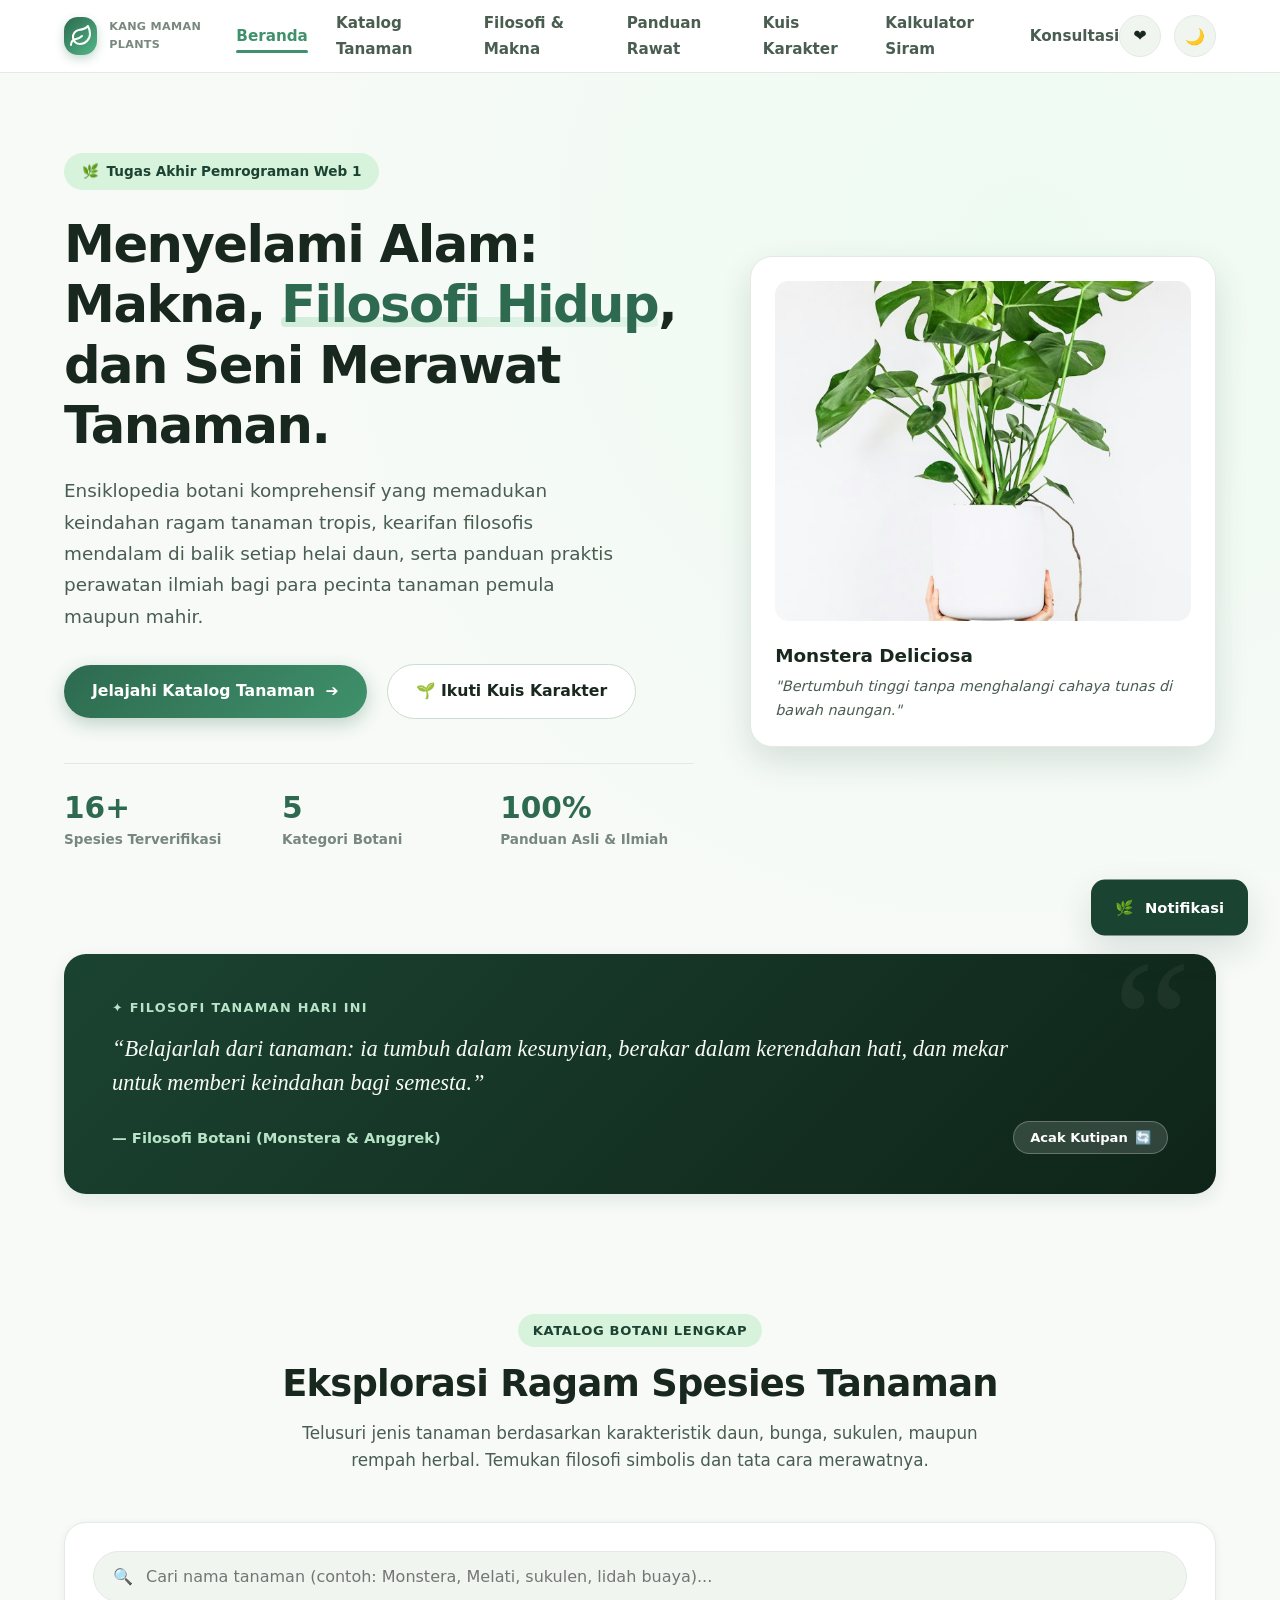
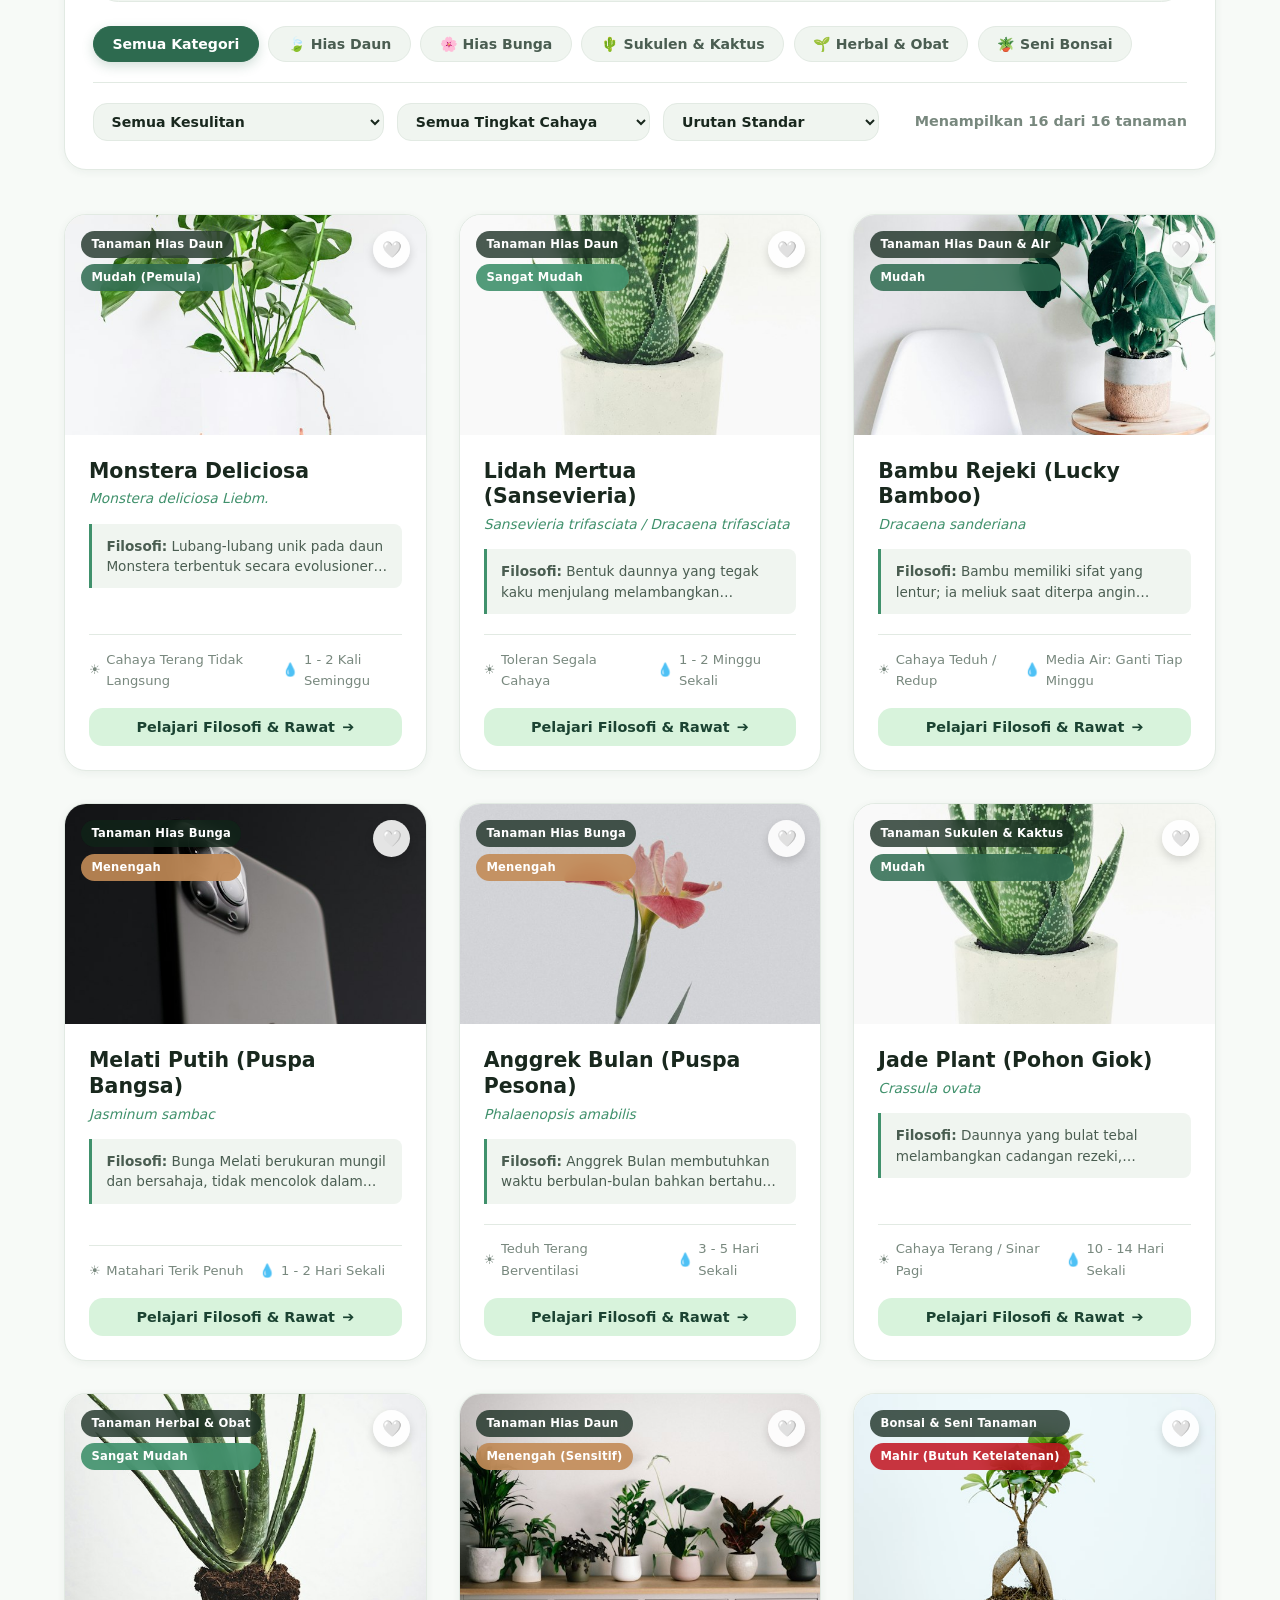
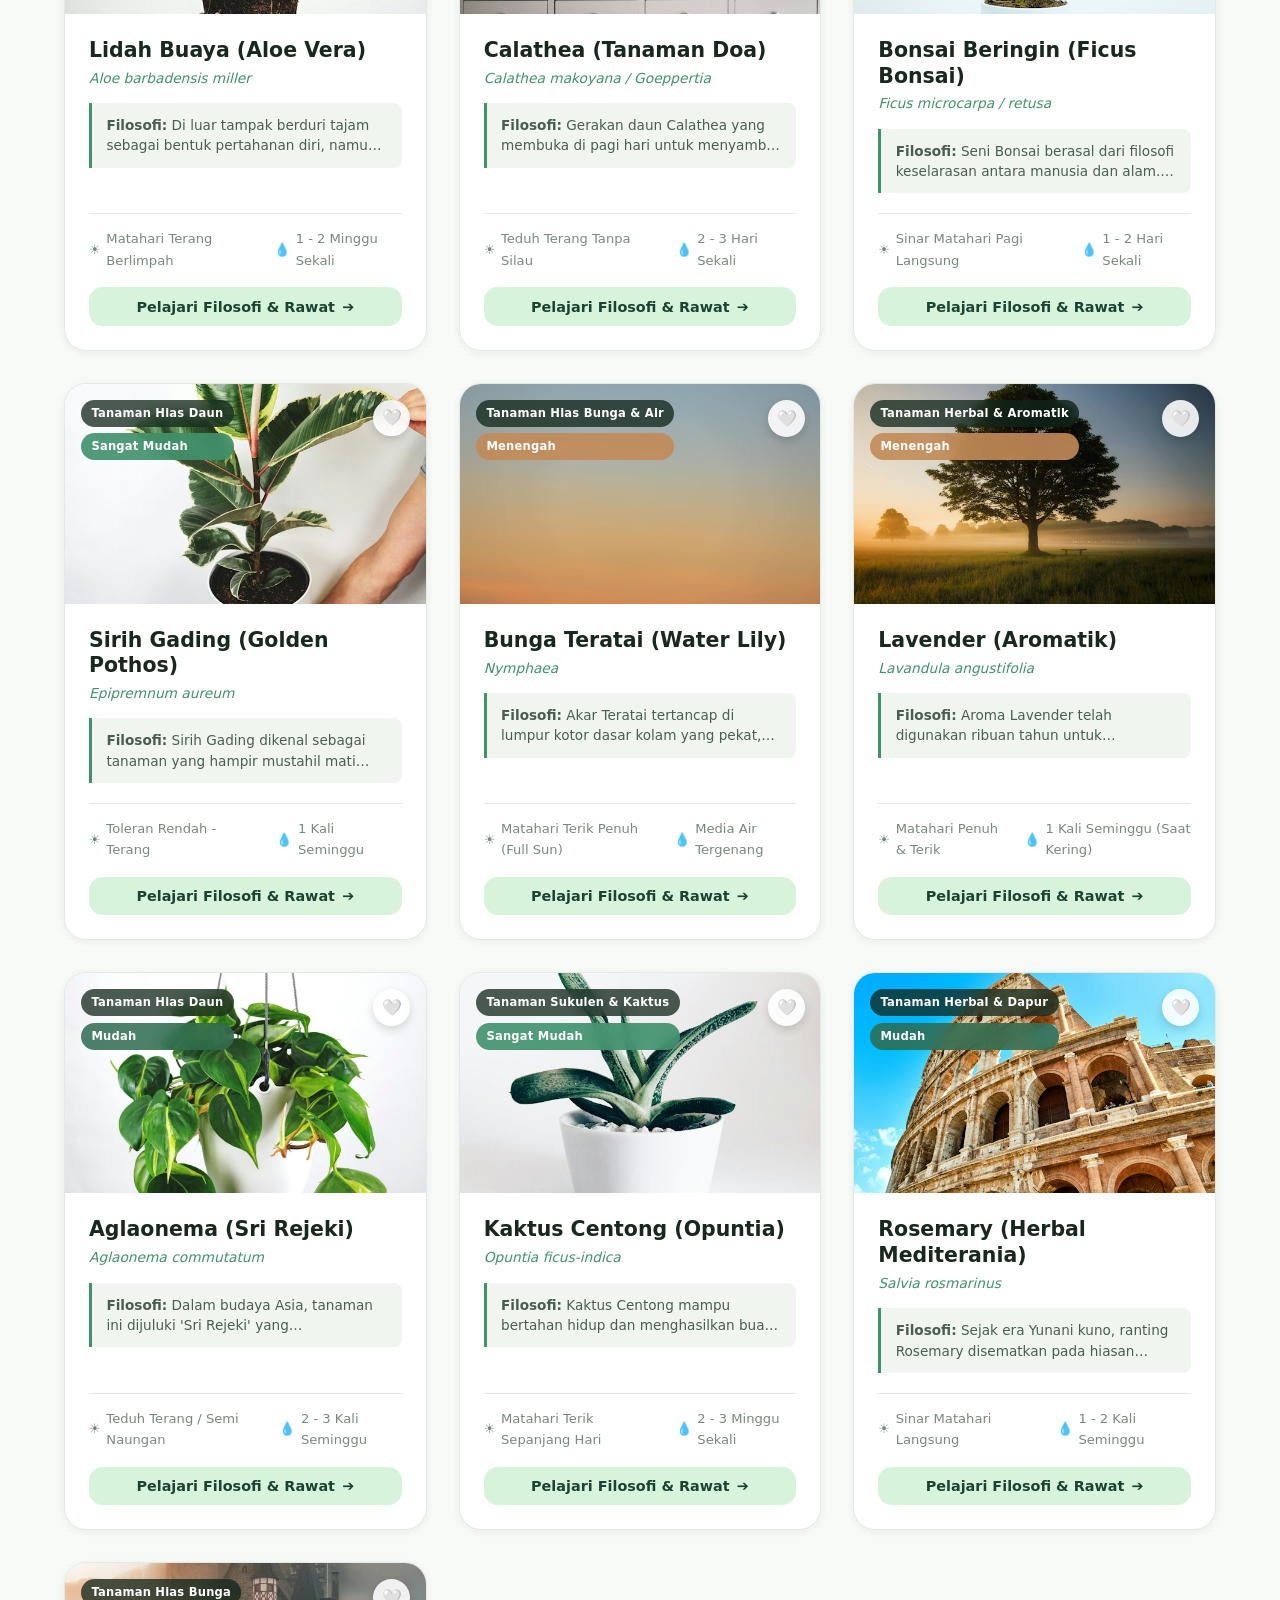
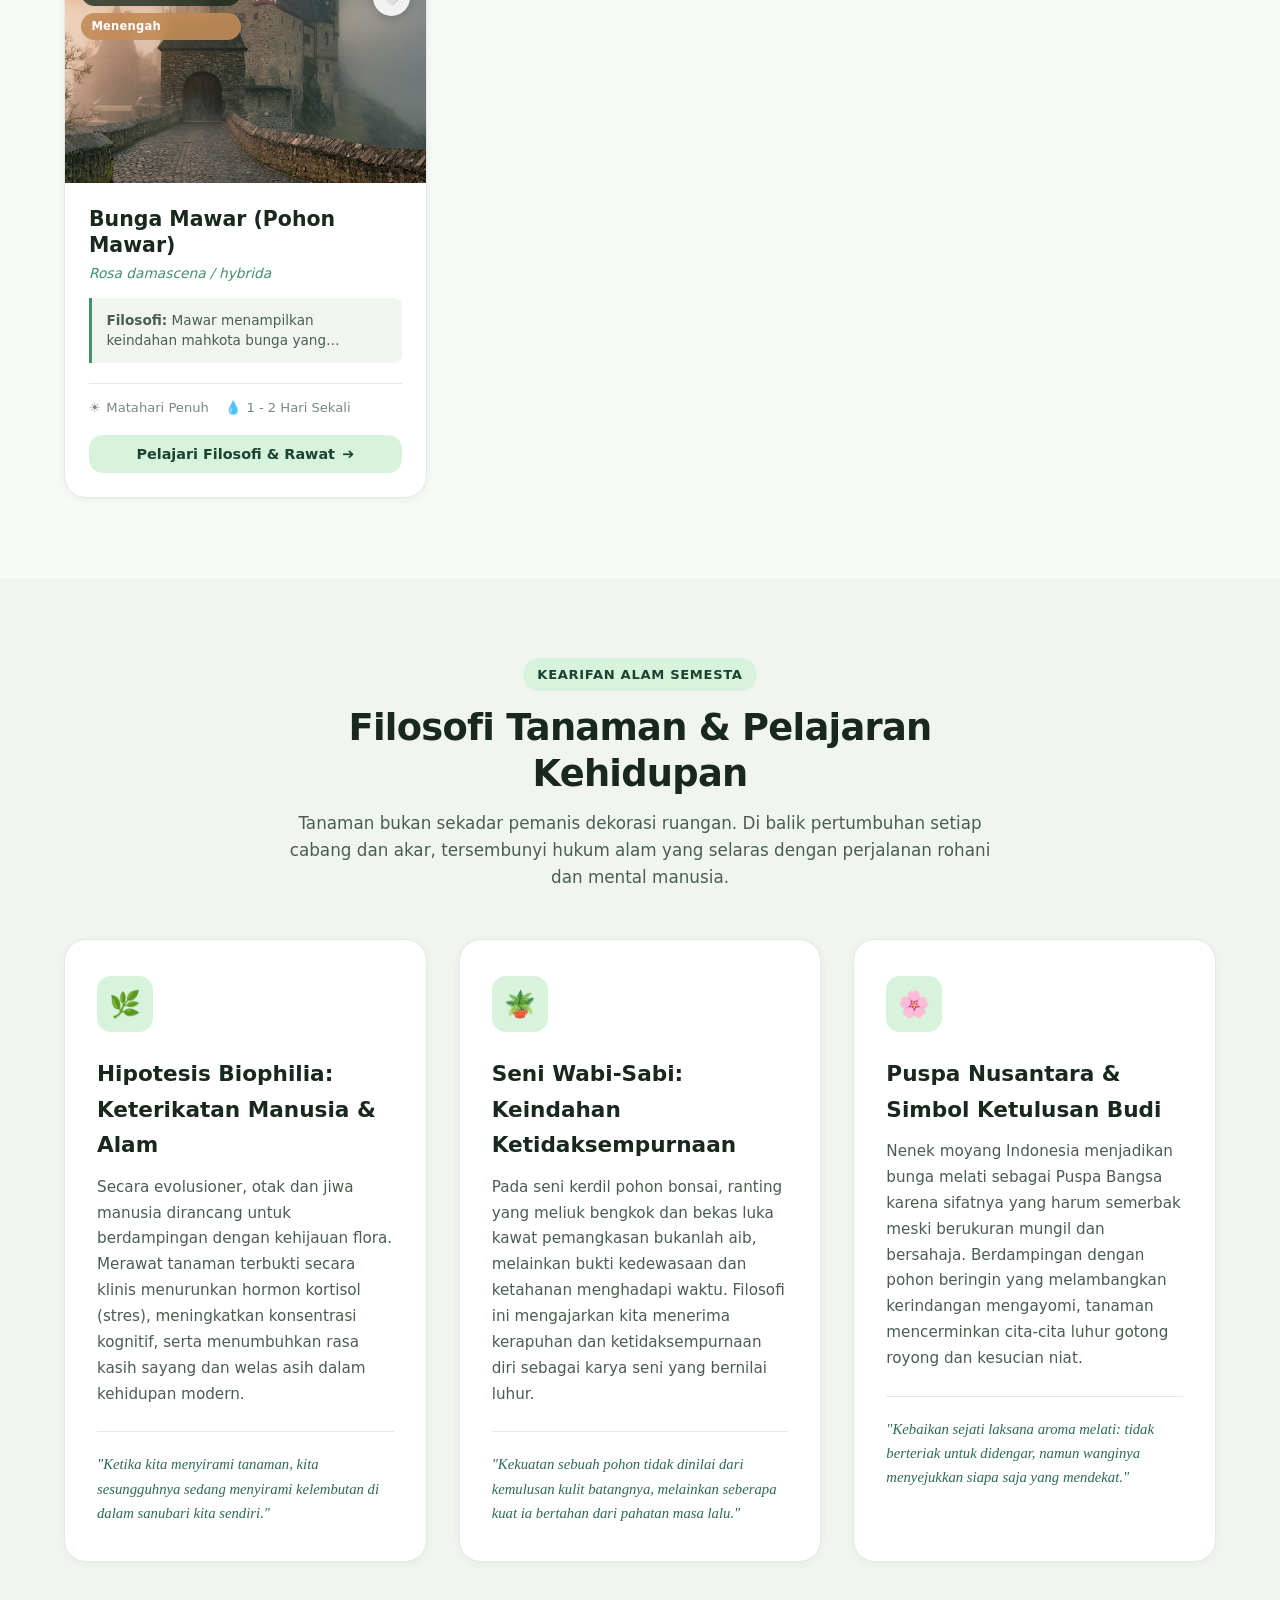
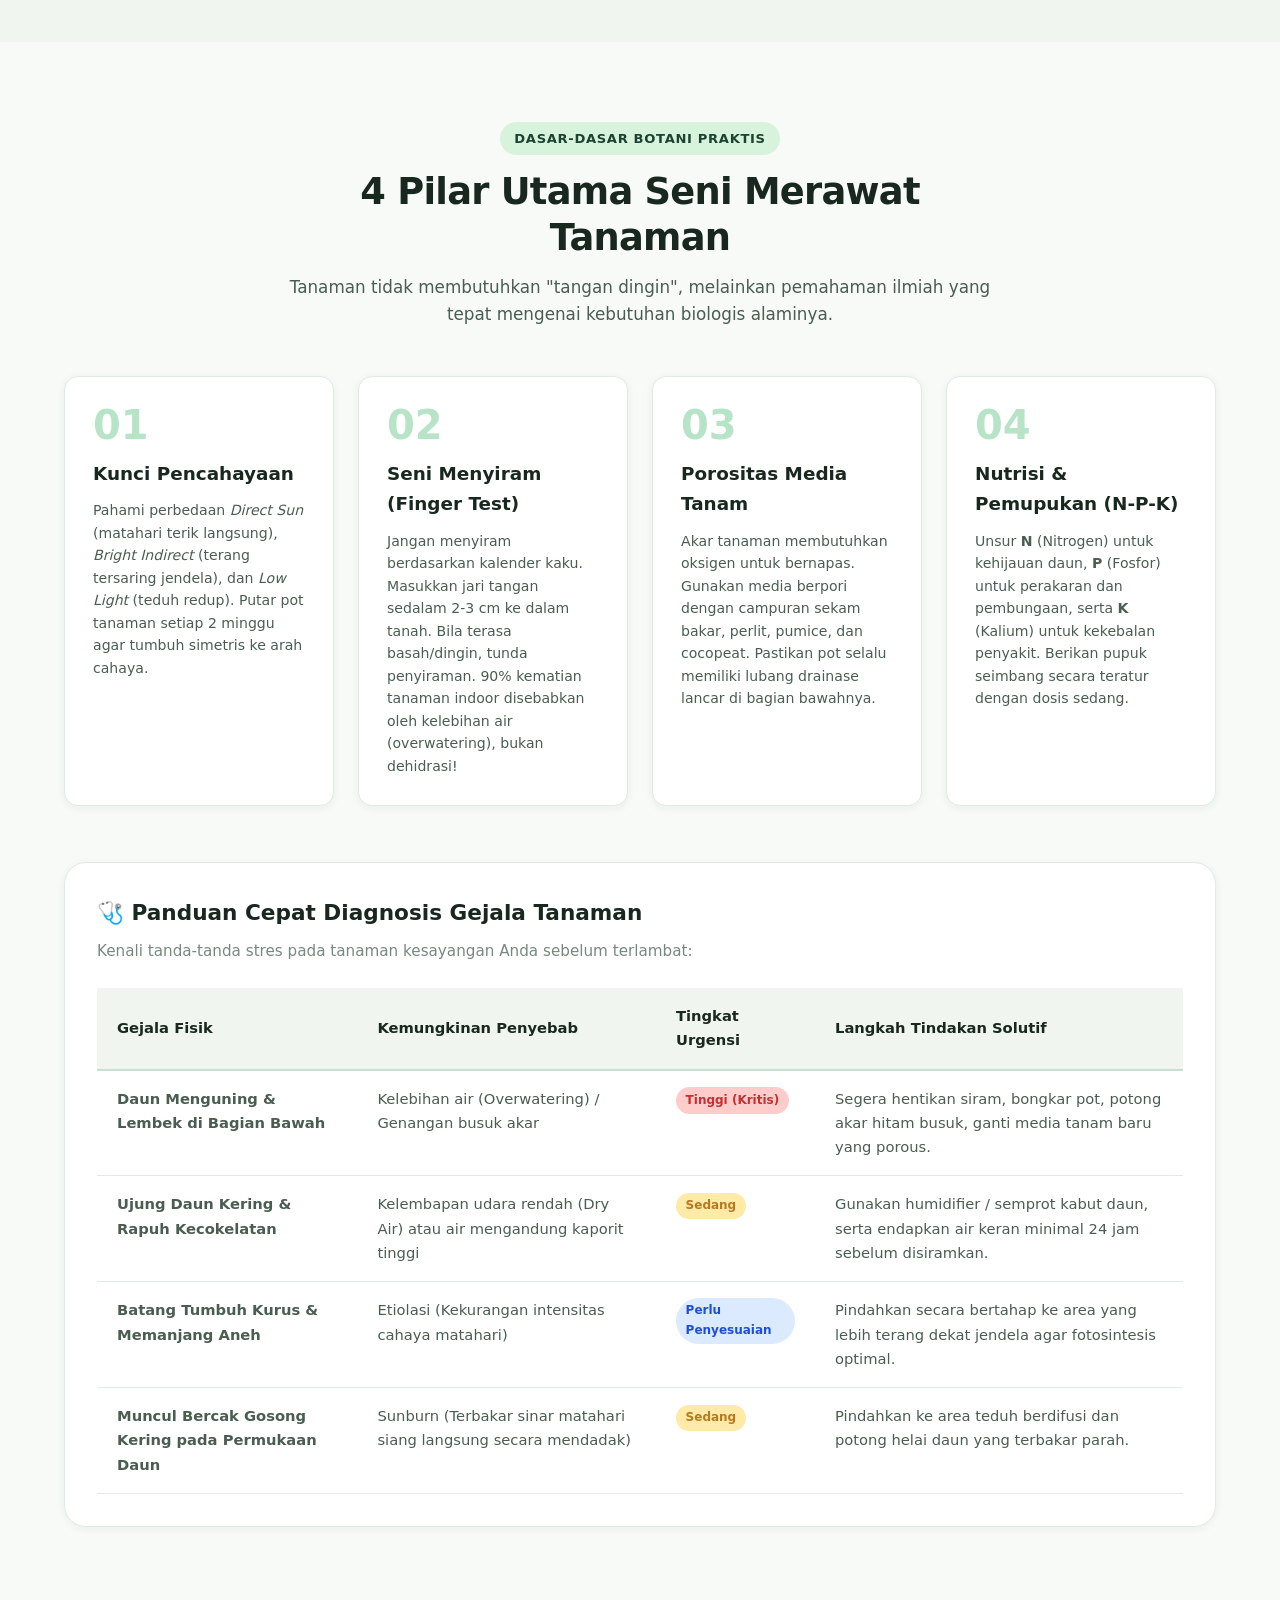
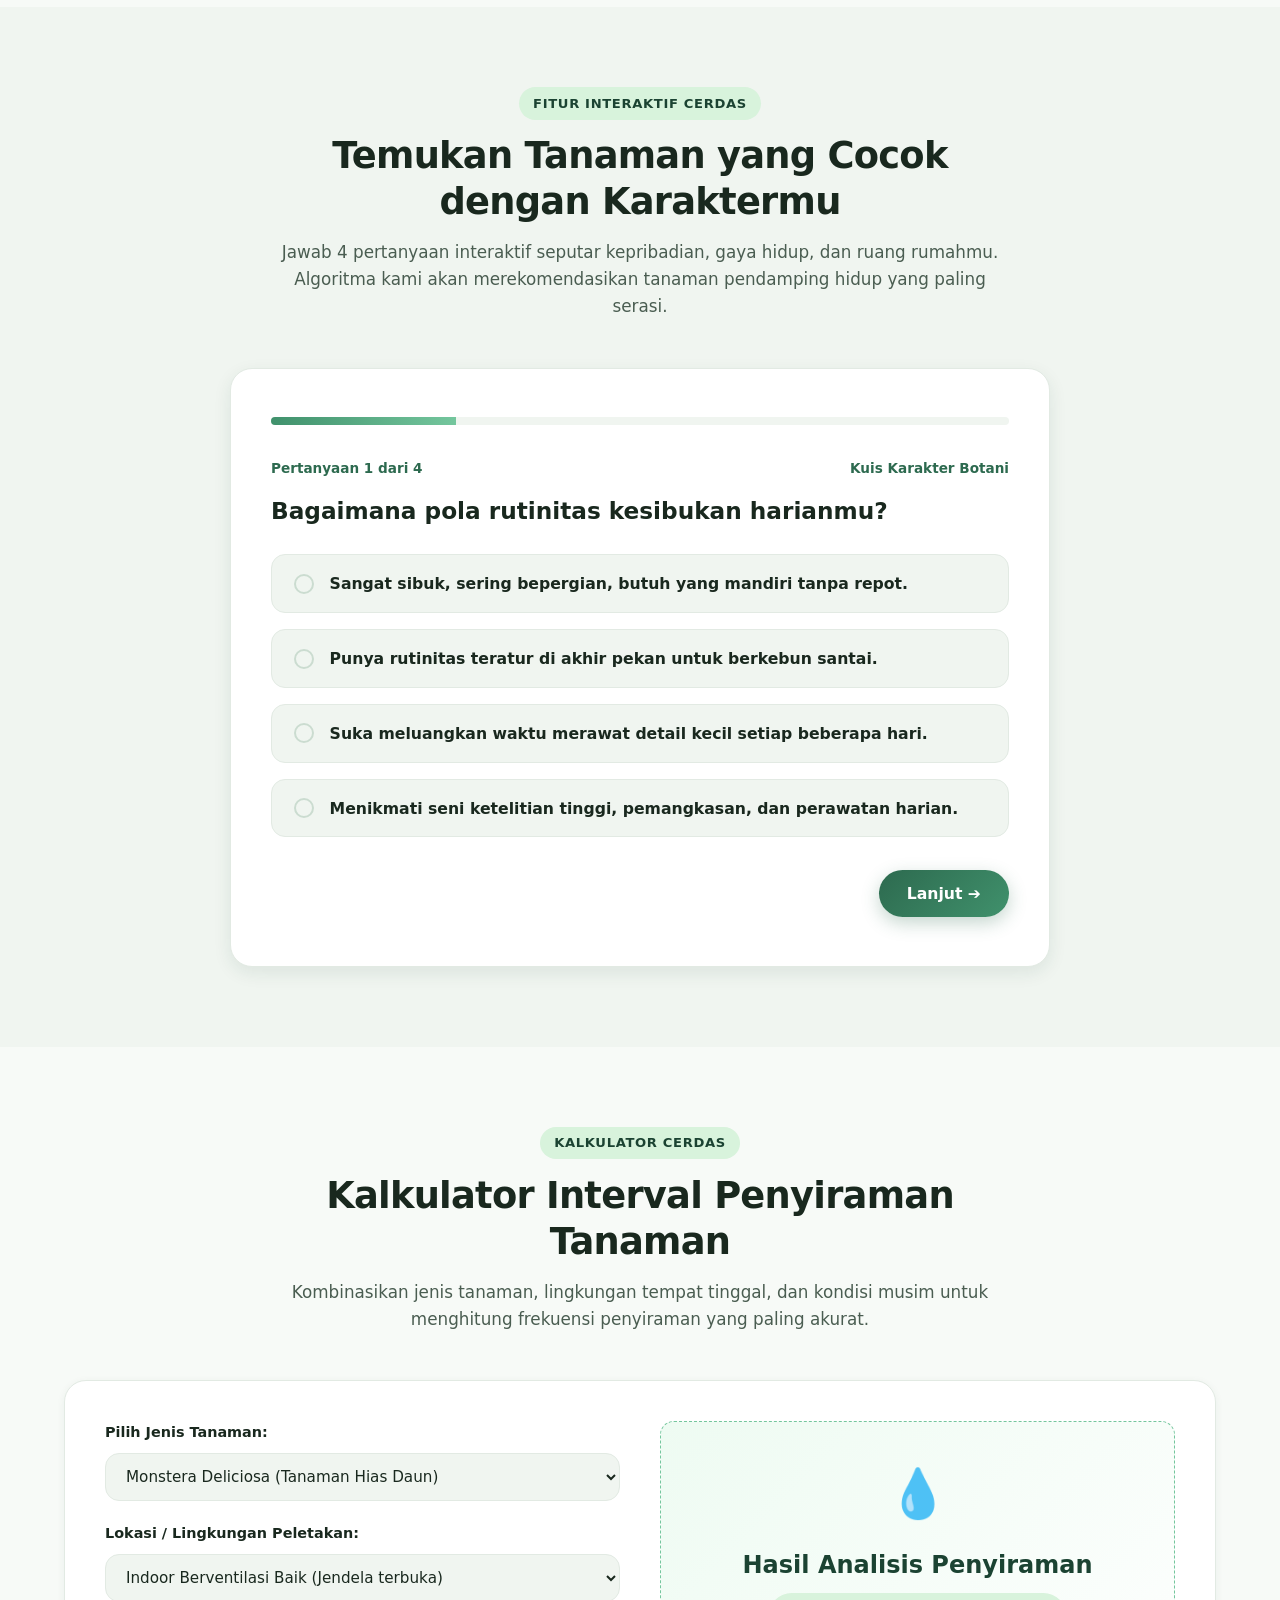
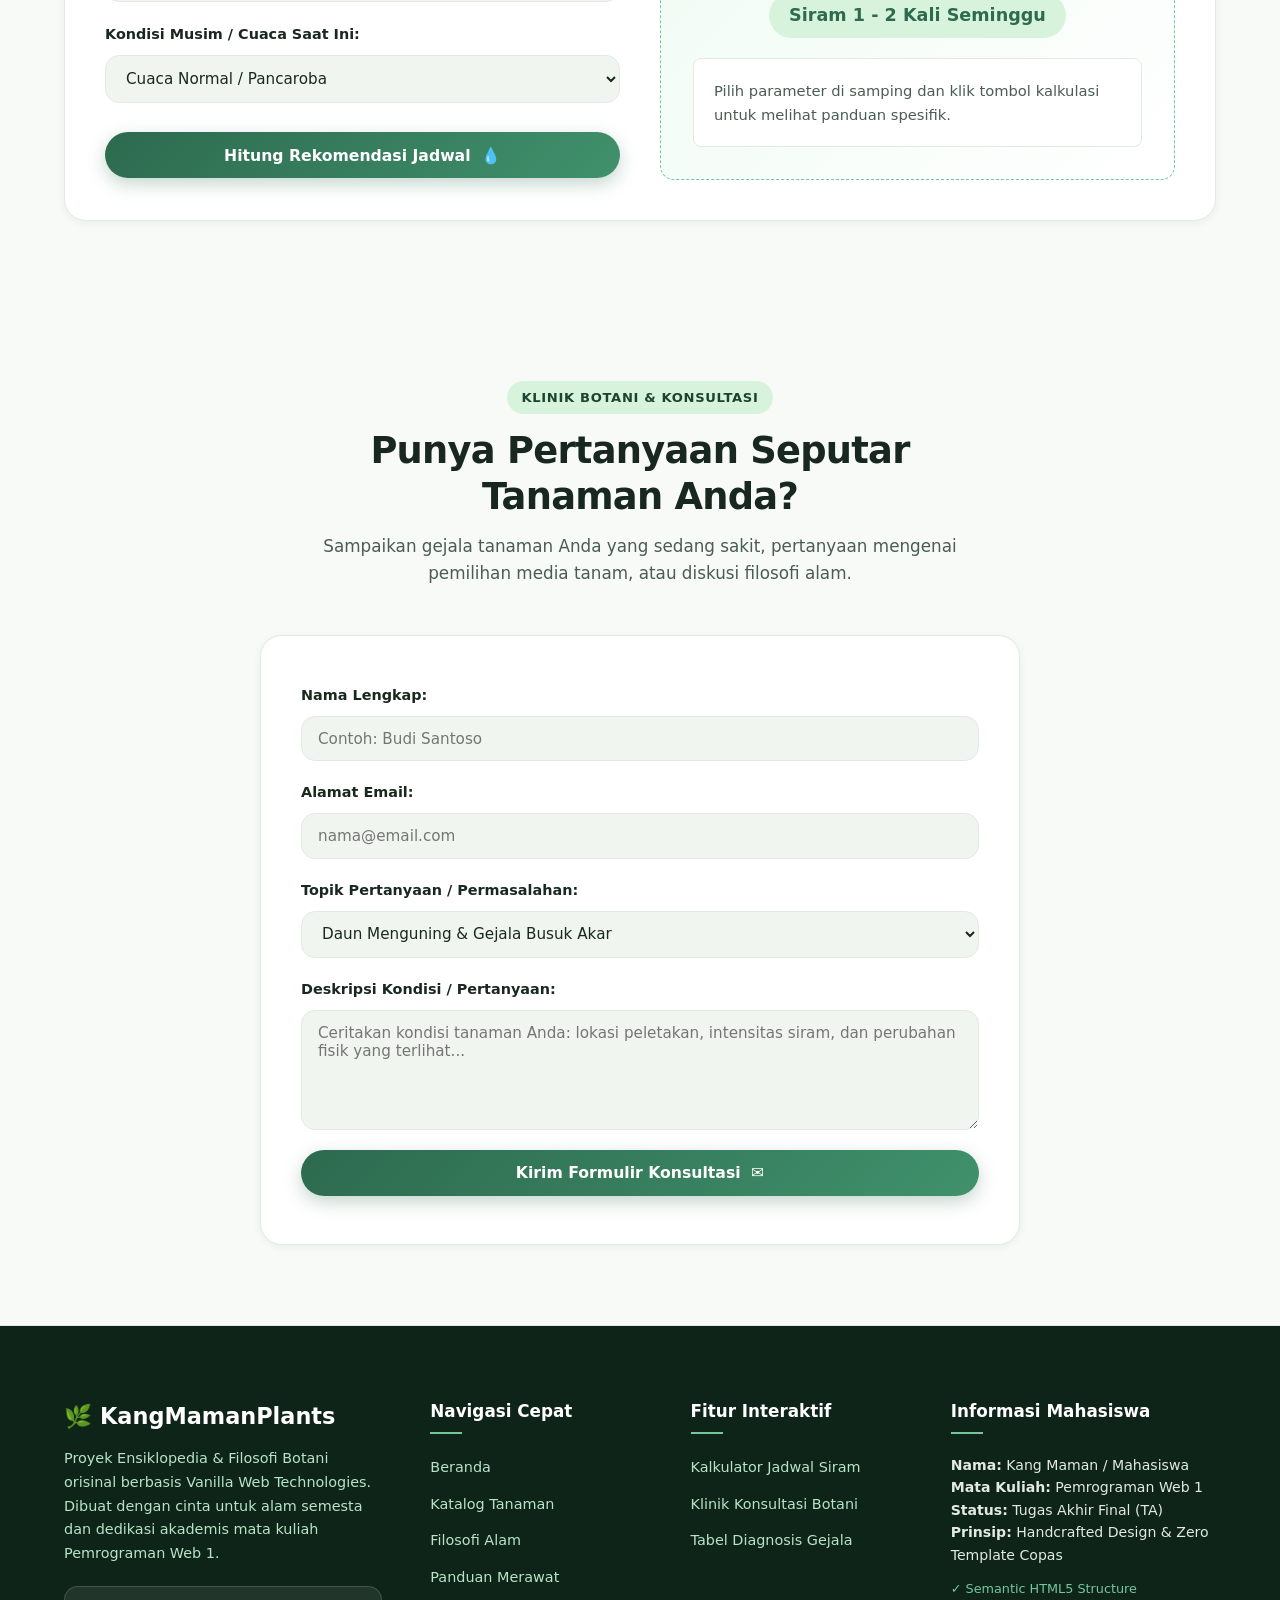
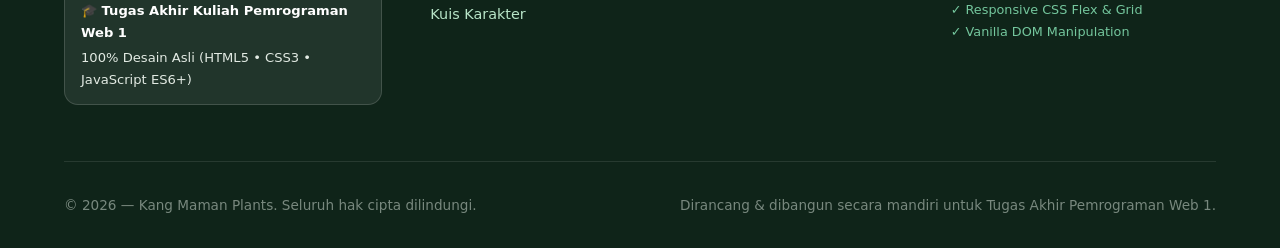
==== commit 94015dc2: "update navbar" ====
--- a/index.html
+++ b/index.html
@@ -3,9 +3,8 @@
 <head>
   <meta charset="UTF-8" />
   <meta name="viewport" content="width=device-width, initial-scale=1.0" />
-  <meta name="description" content="FloraPedia - Ensiklopedia interaktif jenis tanaman, filosofi kehidupan mendalam, dan panduan perawatan botani. Tugas Akhir Pemrograman Web 1." />
   <meta name="author" content="Kang Maman Plants - Mahasiswa Pemrograman Web 1" />
-  <title>FloraPedia — Ensiklopedia, Filosofi & Seni Merawat Tanaman</title>
+  <title>Kang maman plants</title>
 
   <!-- Google Fonts: Plus Jakarta Sans & Playfair Display untuk Sentuhan Elegan -->
   <link rel="preconnect" href="https://fonts.googleapis.com" />
@@ -23,7 +22,7 @@
   <header class="site-header">
     <div class="container navbar">
       <!-- Logo & Brand Identitas -->
-      <a href="#beranda" class="brand-logo" aria-label="Beranda FloraPedia">
+      <a href="#beranda" class="brand-logo" aria-label="Beranda">
         <div class="brand-icon">
           <!-- SVG Ikon Daun Organik -->
           <svg width="24" height="24" viewBox="0 0 24 24" fill="none" stroke="currentColor" stroke-width="2" stroke-linecap="round" stroke-linejoin="round">
@@ -32,7 +31,6 @@
           </svg>
         </div>
         <div>
-          <span>FloraPedia</span>
           <span class="brand-text-sub">Kang Maman Plants</span>
         </div>
       </a>
@@ -46,7 +44,6 @@
           <li><a href="#panduan" class="nav-link">Panduan Rawat</a></li>
           <li><a href="#kuis" class="nav-link">Kuis Karakter</a></li>
           <li><a href="#kalkulator" class="nav-link">Kalkulator Siram</a></li>
-          <li><a href="#favorit" class="nav-link">Koleksi Saya</a></li>
           <li><a href="#konsultasi" class="nav-link">Konsultasi</a></li>
         </ul>
       </nav>
@@ -129,13 +126,6 @@
             <div class="hero-card-caption">
               <h4>Monstera Deliciosa</h4>
               <p>"Bertumbuh tinggi tanpa menghalangi cahaya tunas di bawah naungan."</p>
-            </div>
-          </div>
-          <div class="hero-badge-float">
-            <div class="badge-float-icon">💡</div>
-            <div>
-              <strong>Kearifan Botani</strong>
-              <span>Setiap tanaman punya pesan moral</span>
             </div>
           </div>
         </div>
@@ -526,37 +516,6 @@
       </div>
     </section>
 
-    <!-- ======================================================================
-         9. SECTION KOLEKSI FAVORIT SAYA (LOCALSTORAGE)
-         ====================================================================== -->
-    <section class="favorites-section" id="favorit">
-      <div class="container">
-        <div class="favorites-header-bar">
-          <div>
-            <span class="section-tag">Koleksi Pribadi</span>
-            <h2 class="section-title" style="margin-bottom: 0;">Tanaman Favorit Saya</h2>
-          </div>
-          <button class="btn-clear-favs" id="clear-favs-btn" title="Kosongkan semua favorit">
-            Bersihkan Koleksi 🗑️
-          </button>
-        </div>
-
-        <!-- Grid Favorit -->
-        <div class="plants-grid" id="favorites-grid">
-          <!-- Dirender otomatis oleh app.js -->
-        </div>
-
-        <!-- Tampilan Kosong Jika Belum Ada yang Disimpan -->
-        <div class="empty-state" id="favorites-empty" style="display: none;">
-          <div class="empty-state-icon">🤍</div>
-          <h3>Belum Ada Tanaman Favorit</h3>
-          <p>
-            Klik ikon hati (❤️) pada kartu tanaman di katalog untuk menyimpannya ke koleksi pribadi browser Anda.
-          </p>
-          <a href="#katalog" class="btn btn-primary">Buka Katalog Sekarang</a>
-        </div>
-      </div>
-    </section>
 
     <!-- ======================================================================
          10. SECTION KONSULTASI / TANYA PAKAR BOTANI
@@ -621,7 +580,7 @@
       <div class="footer-grid">
         <div class="footer-brand">
           <h3>
-            <span>🌿</span> FloraPedia
+            <span>🌿</span> KangMamanPlants
           </h3>
           <p>
             Proyek Ensiklopedia & Filosofi Botani orisinal berbasis Vanilla Web Technologies. Dibuat dengan cinta untuk alam semesta dan dedikasi akademis mata kuliah Pemrograman Web 1.
@@ -647,7 +606,6 @@
           <h4>Fitur Interaktif</h4>
           <ul class="footer-links">
             <li><a href="#kalkulator">Kalkulator Jadwal Siram</a></li>
-            <li><a href="#favorit">Koleksi Favorit (LocalStorage)</a></li>
             <li><a href="#konsultasi">Klinik Konsultasi Botani</a></li>
             <li><a href="#panduan">Tabel Diagnosis Gejala</a></li>
           </ul>
@@ -670,7 +628,7 @@
       </div>
 
       <div class="footer-bottom">
-        <p>&copy; 2026 FloraPedia — Kang Maman Plants. Seluruh hak cipta dilindungi.</p>
+        <p>&copy; 2026 — Kang Maman Plants. Seluruh hak cipta dilindungi.</p>
         <p>Dirancang & dibangun secara mandiri untuk Tugas Akhir Pemrograman Web 1.</p>
       </div>
     </div>
--- a/css/style.css
+++ b/css/style.css
@@ -1408,32 +1408,6 @@
   border-radius: var(--radius-sm);
   width: 100%;
   border: 1px solid var(--border-subtle);
-}
-
-/* --- 11. FAVORIT / KOLEKSI SAYA --- */
-.favorites-section {
-  padding: 5rem 0;
-  background-color: var(--bg-subtle);
-}
-
-.favorites-header-bar {
-  display: flex;
-  align-items: center;
-  justify-content: space-between;
-  margin-bottom: 2rem;
-}
-
-.btn-clear-favs {
-  font-size: 0.85rem;
-  font-weight: 600;
-  color: #e63946;
-  padding: 0.45rem 0.9rem;
-  border-radius: var(--radius-full);
-  border: 1px solid rgba(230, 57, 70, 0.3);
-}
-
-.btn-clear-favs:hover {
-  background-color: #ffebee;
 }
 
 /* --- 12. FORM KONSULTASI & TANYA PAKAR --- */
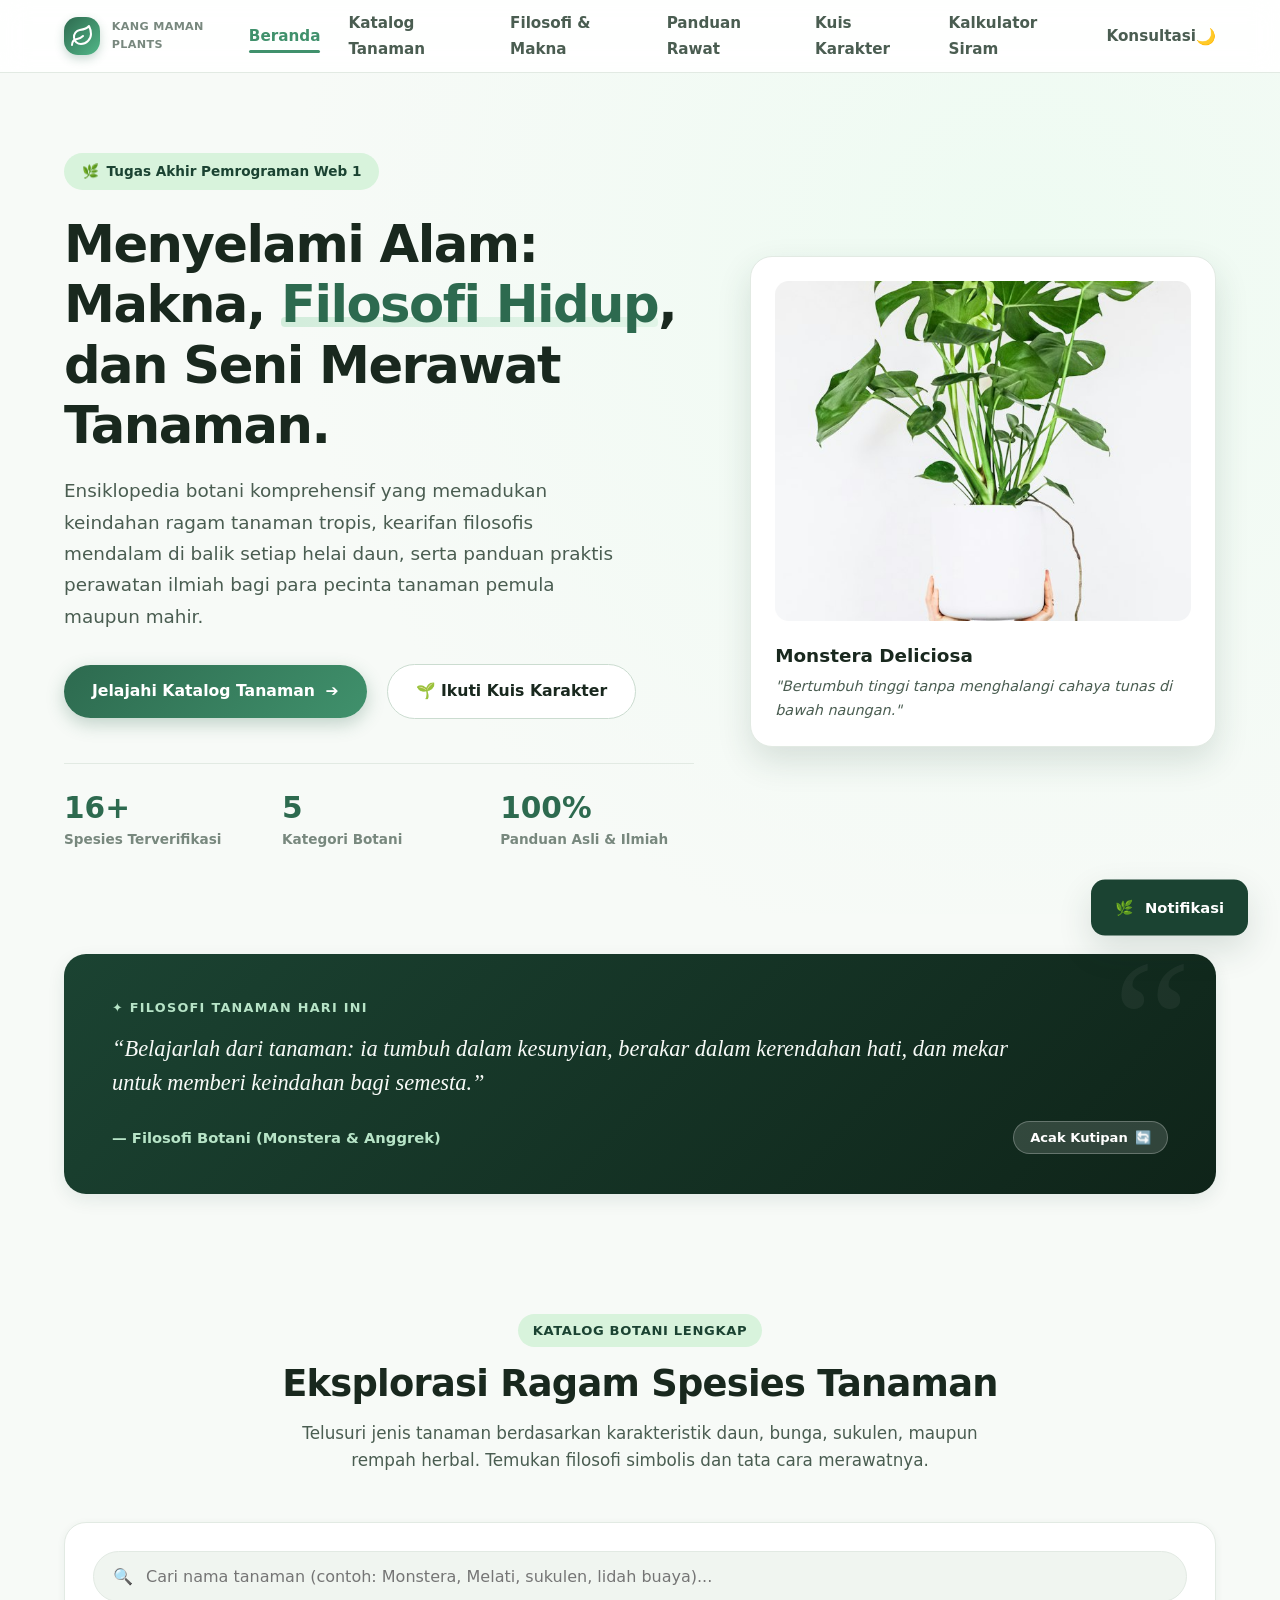
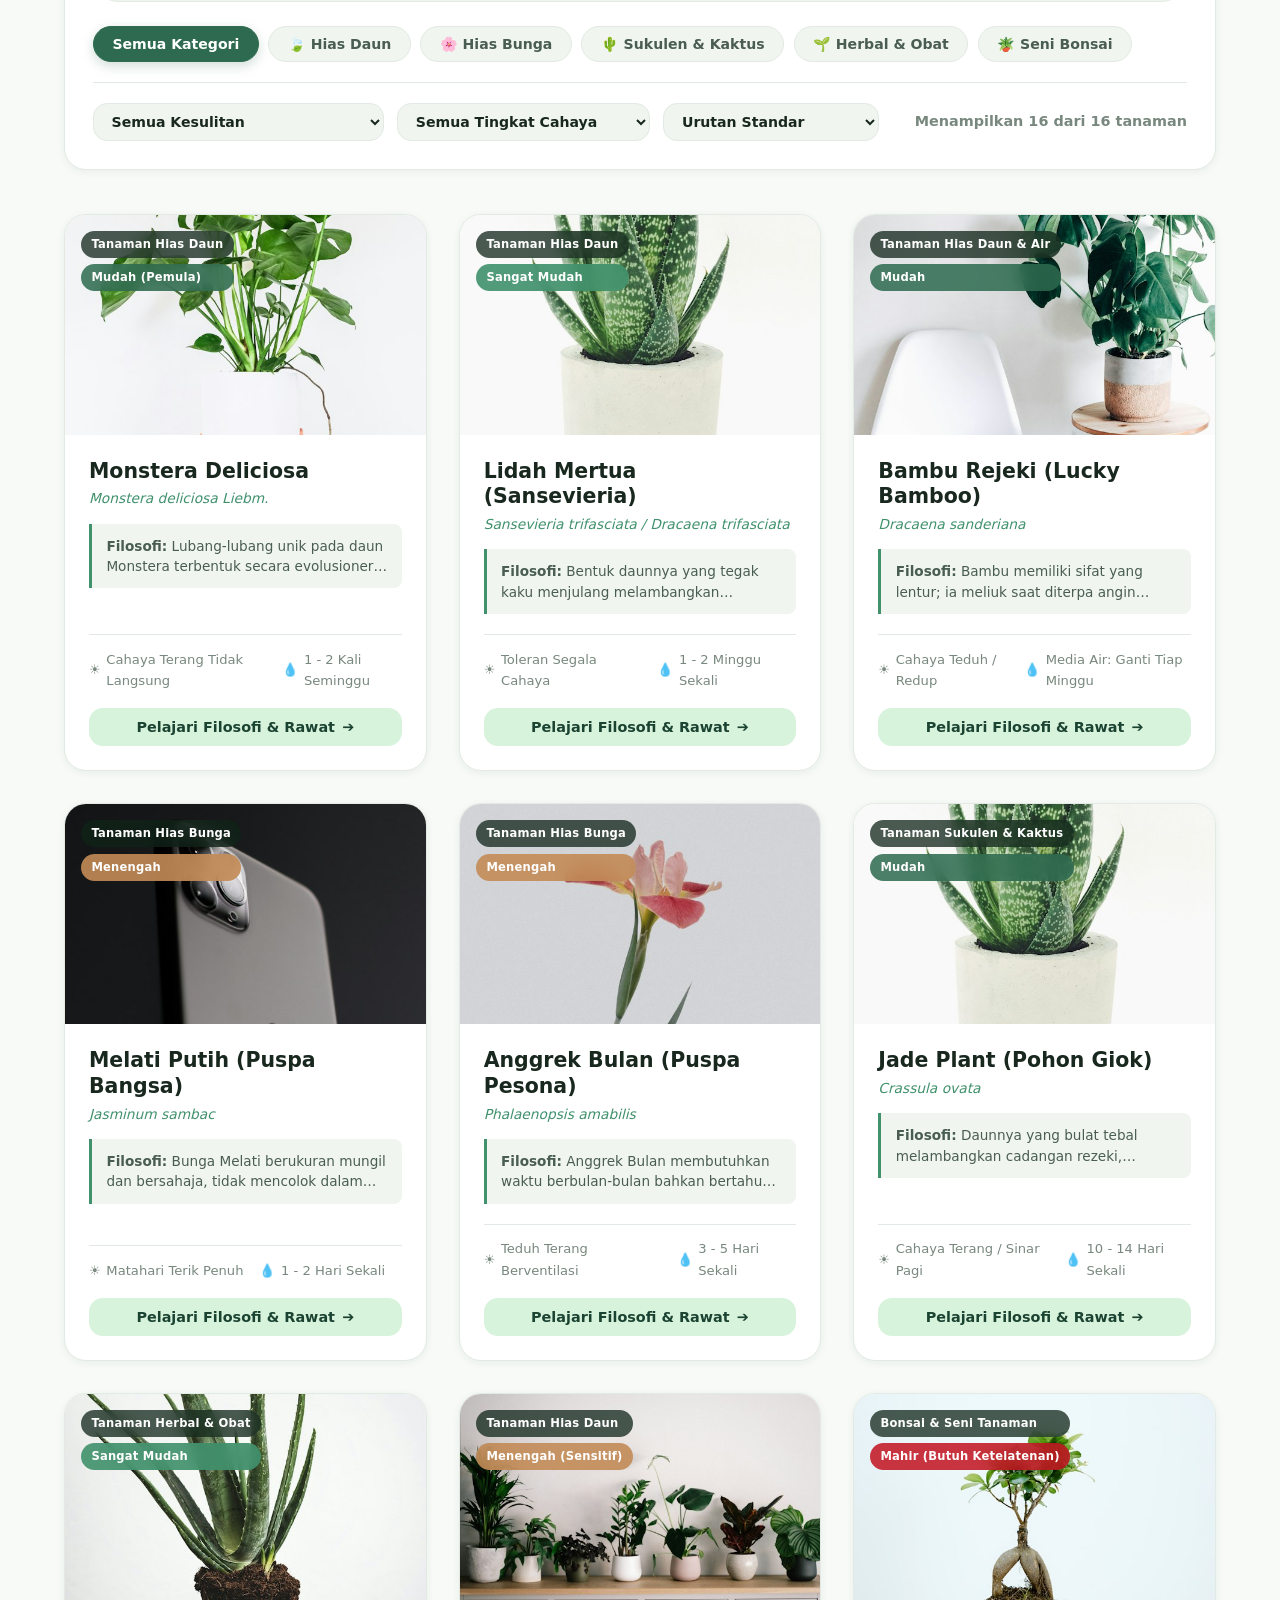
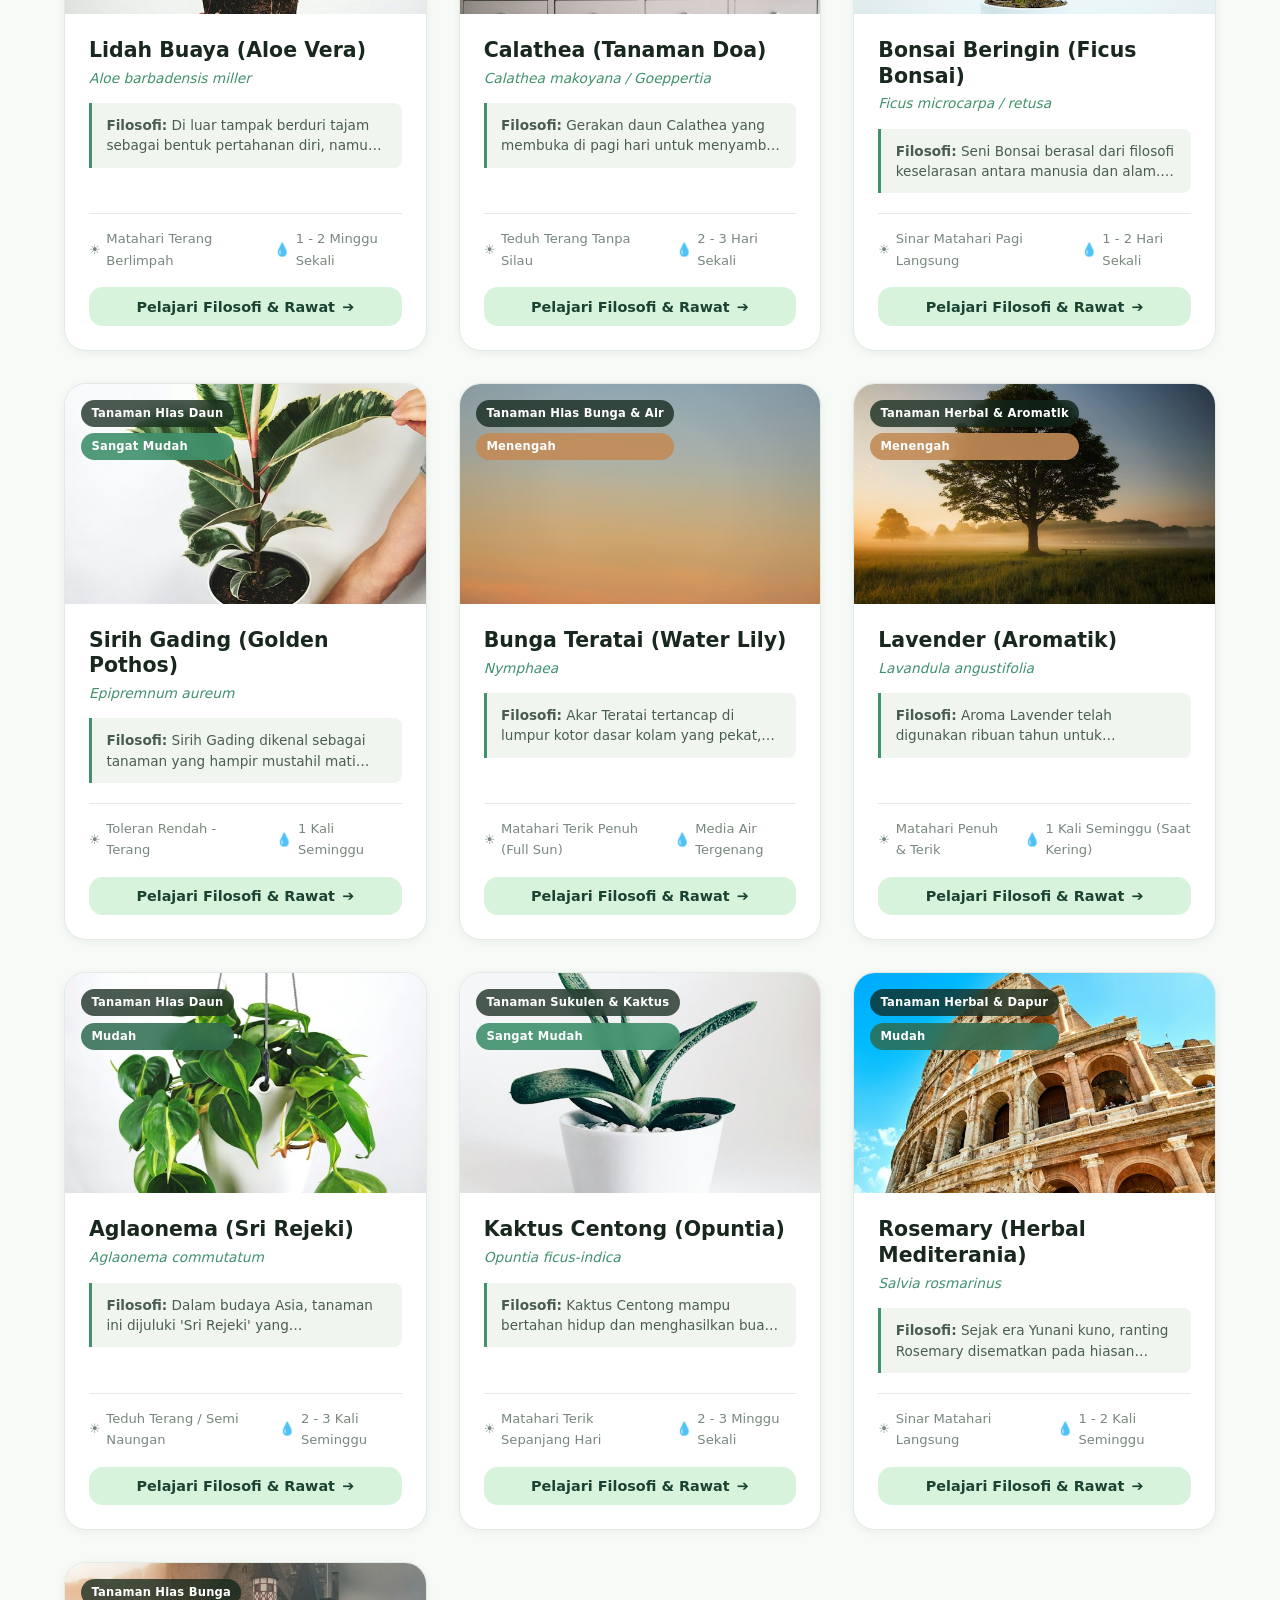
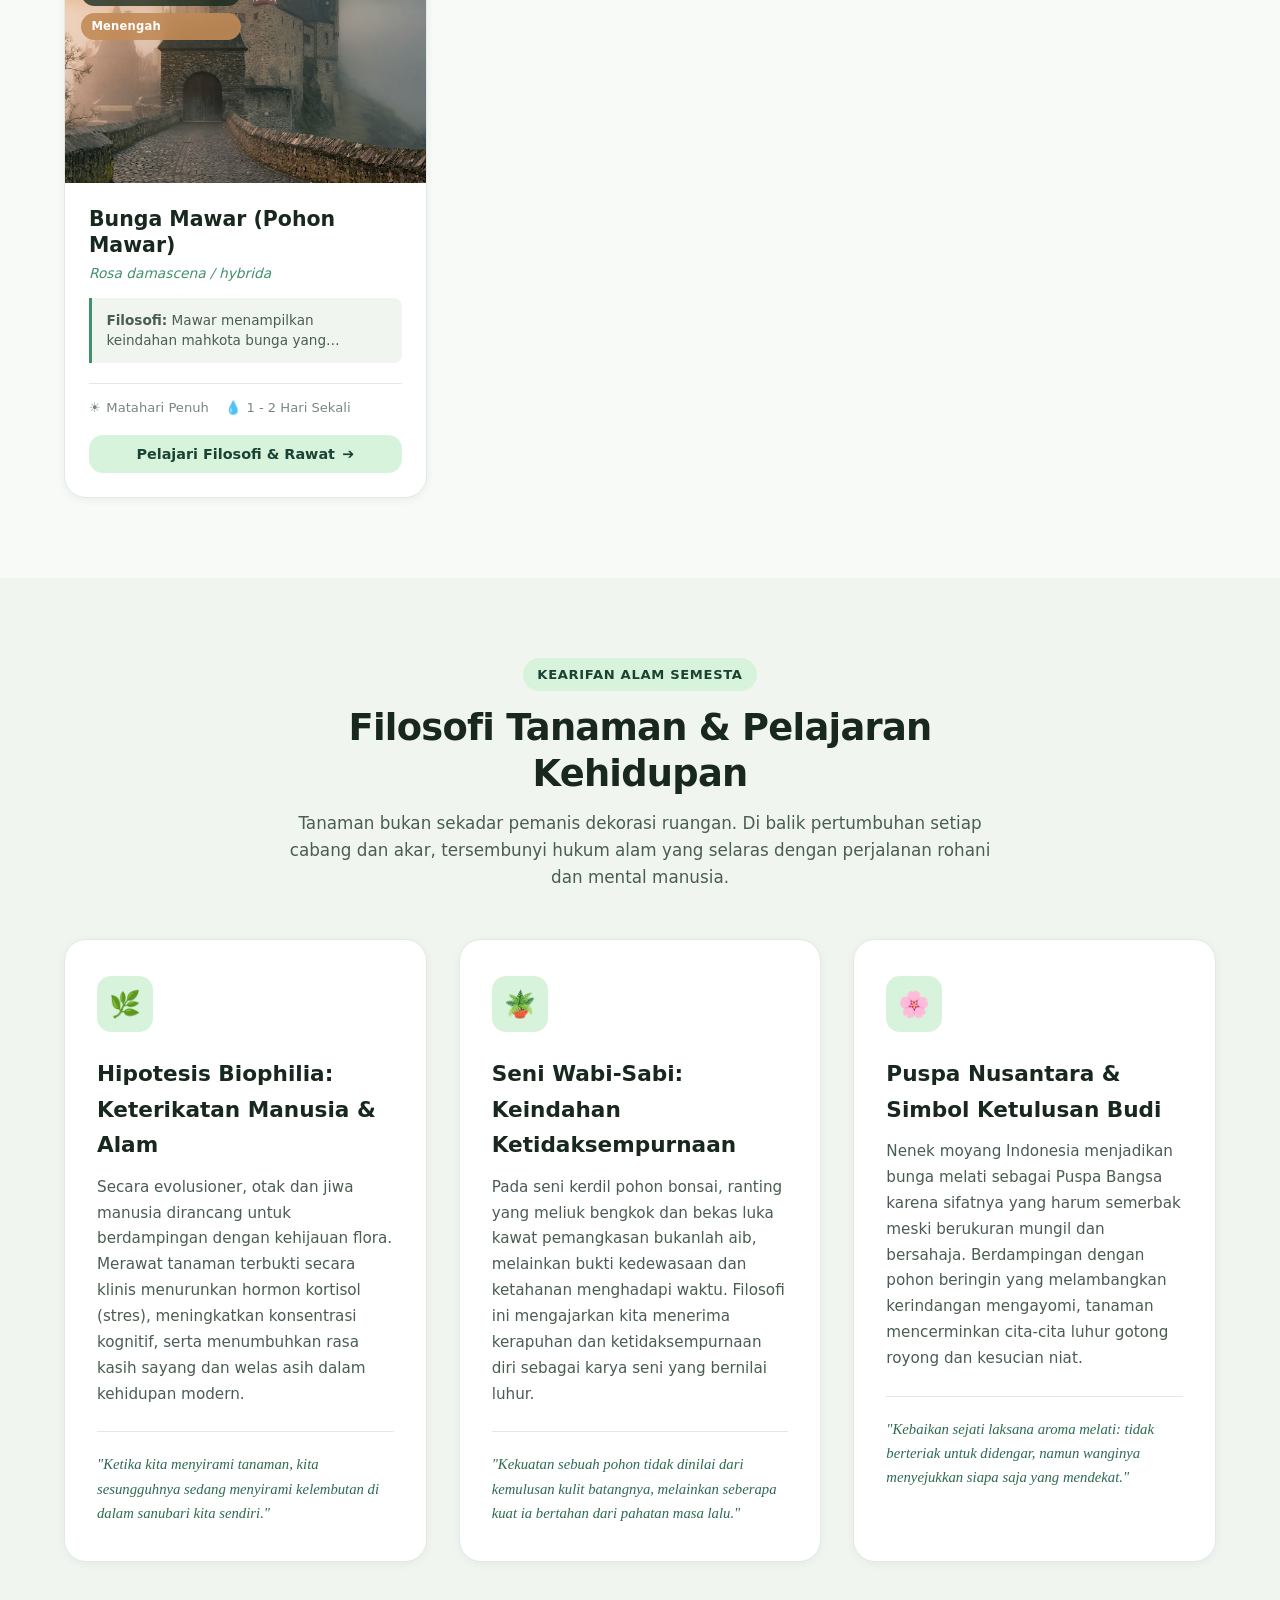
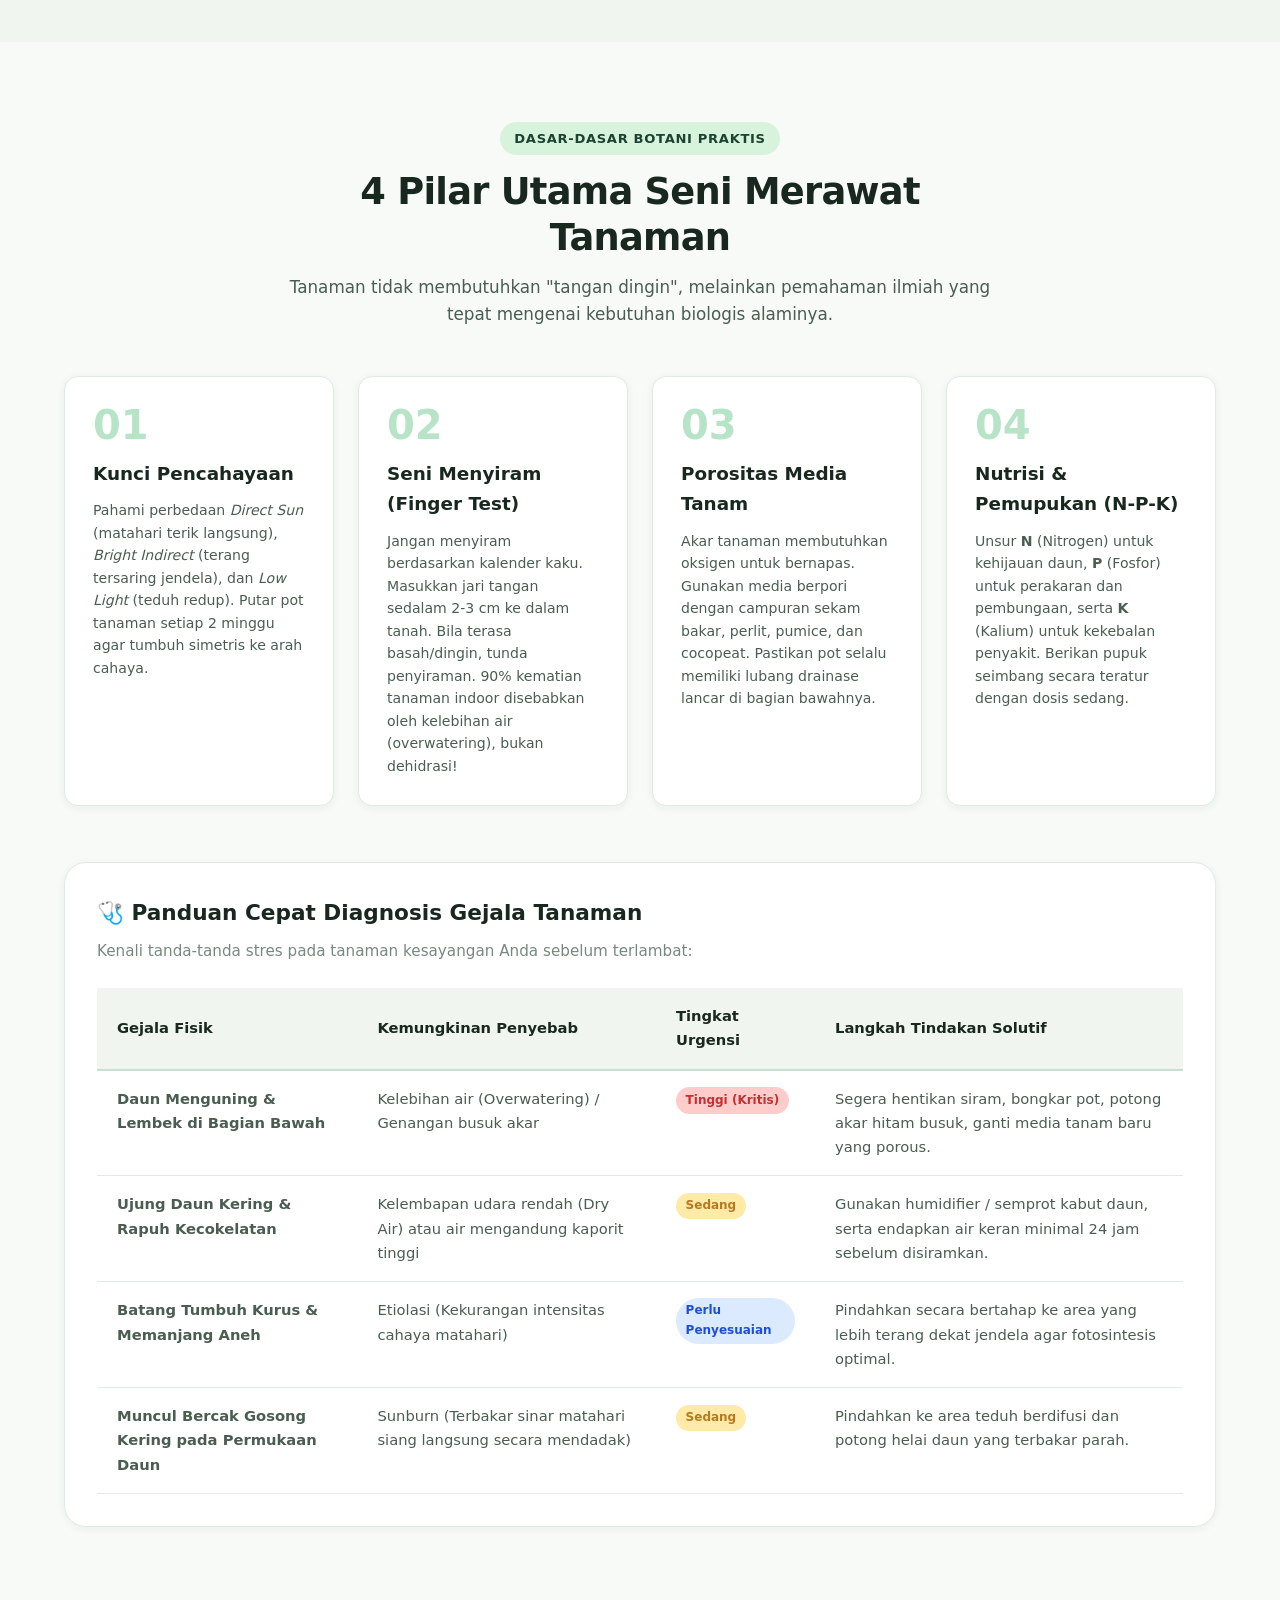
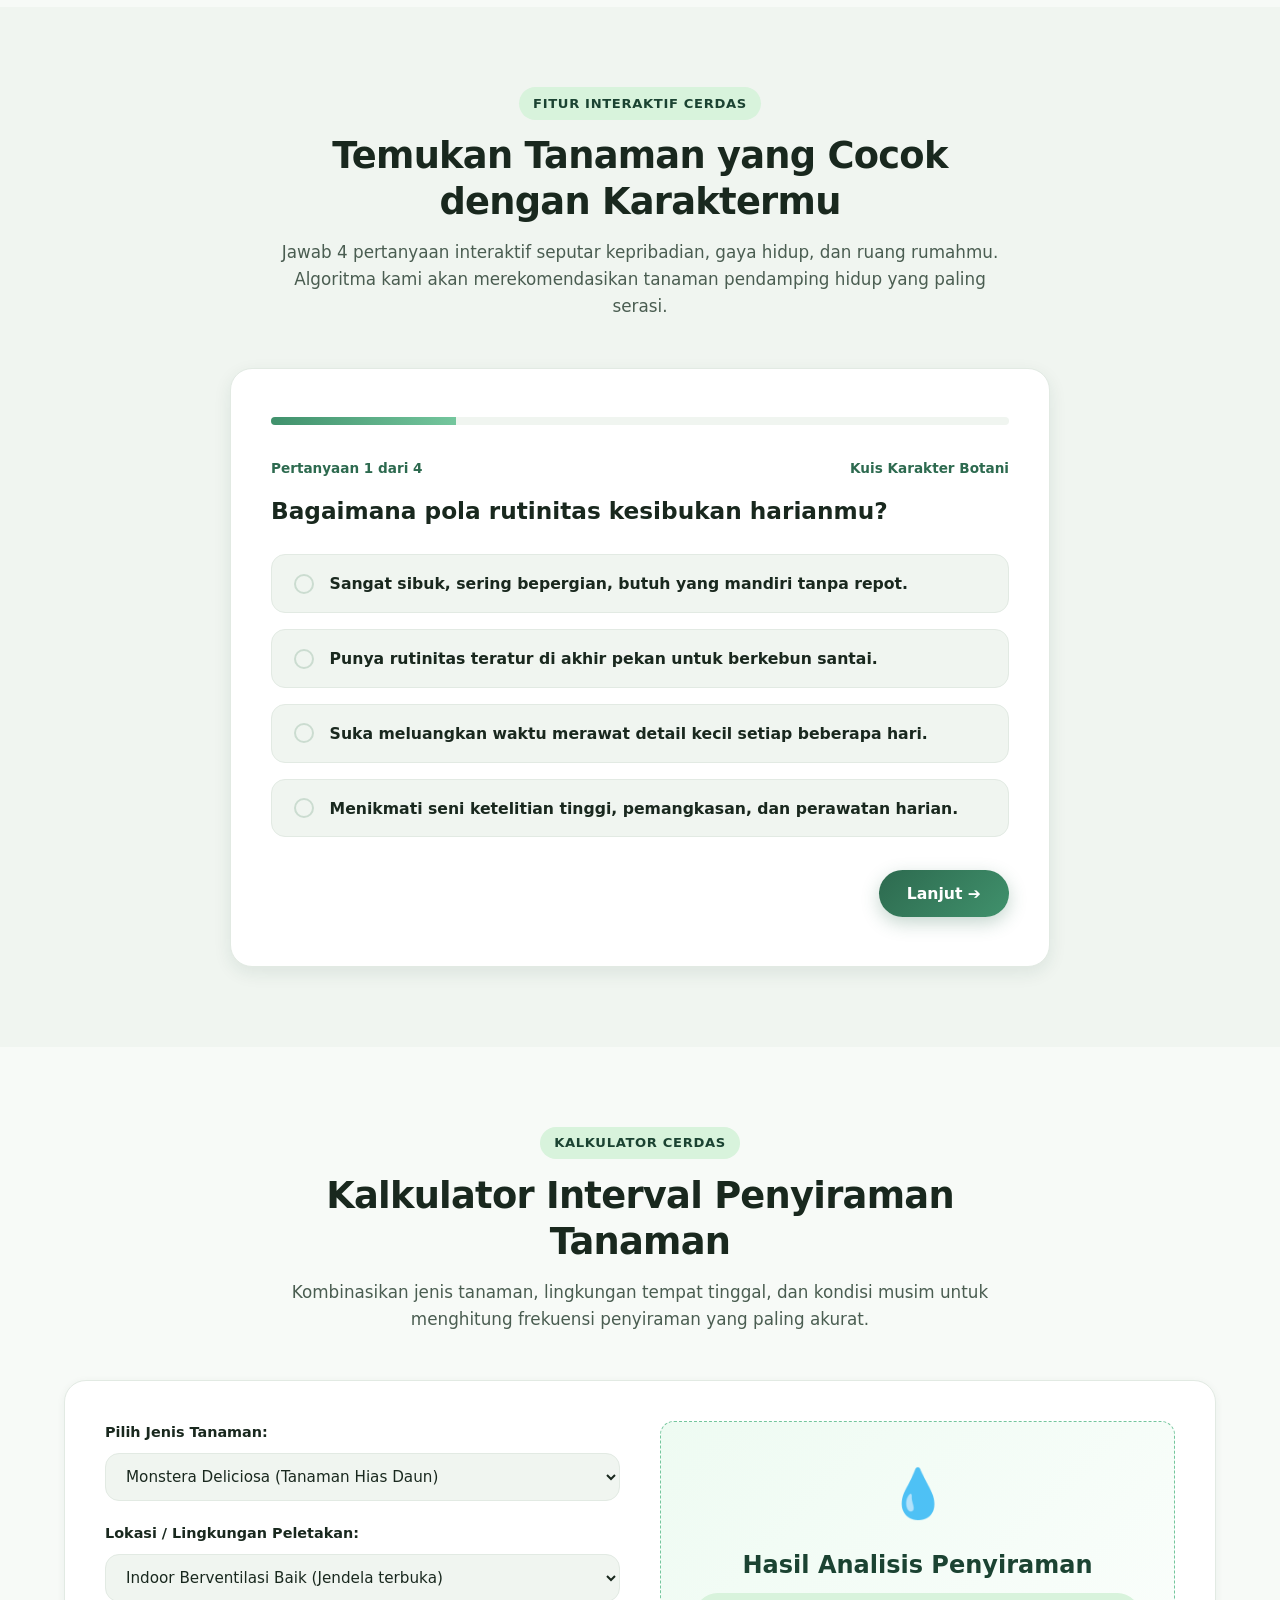
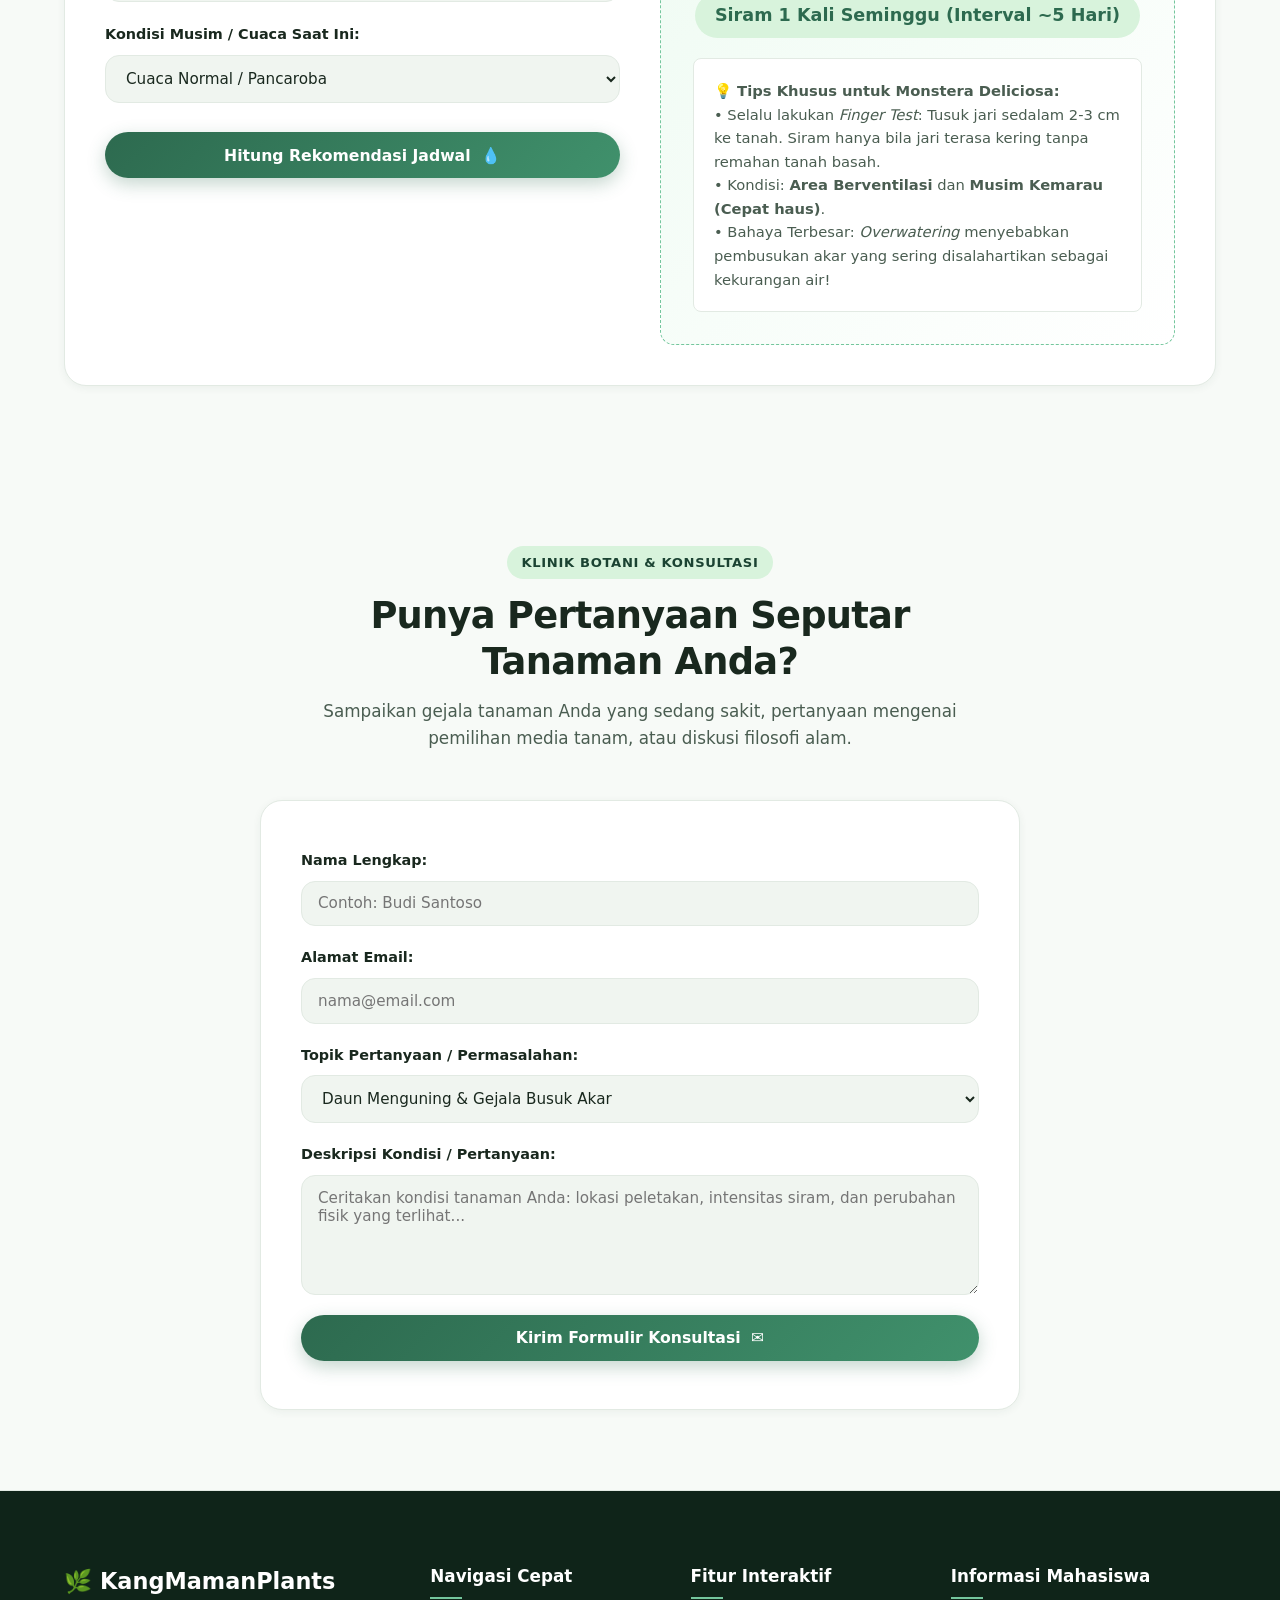
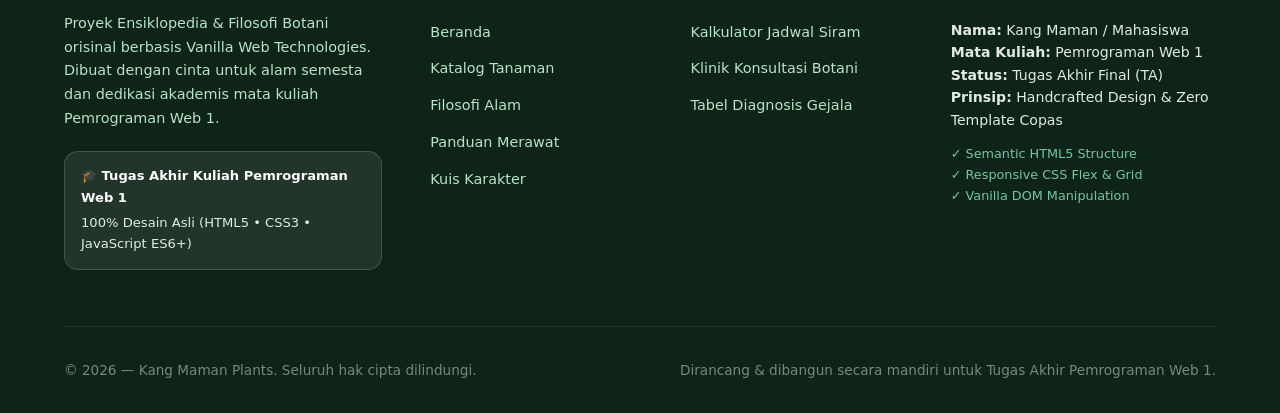
==== commit 0b69cf74: "merapihkan liking" ====
--- a/index.html
+++ b/index.html
@@ -48,13 +48,8 @@
         </ul>
       </nav>
 
-      <!-- Aksi Navigasi (Tema & Counter Favorit) -->
+      <!-- Aksi Navigasi (Tema & Counter) -->
       <div class="nav-actions">
-        <!-- Tombol Bookmark Cepat -->
-        <a href="#favorit" class="icon-btn" title="Lihat Tanaman Favorit" aria-label="Favorit">
-          <span>❤️</span>
-          <span class="badge-count" id="fav-counter-badge" style="display: none;">0</span>
-        </a>
 
         <!-- Tombol Ganti Tema (Dark / Light Mode) -->
         <button class="icon-btn" id="theme-toggle-btn" title="Ganti Tema Siang/Malam" aria-label="Ganti Tema">
--- a/css/style.css
+++ b/css/style.css
@@ -274,25 +274,7 @@
   gap: 0.85rem;
 }
 
-/* Tombol Aksi Navigasi (Theme & Favorit) */
-.icon-btn {
-  width: 2.6rem;
-  height: 2.6rem;
-  border-radius: var(--radius-full);
-  display: inline-flex;
-  align-items: center;
-  justify-content: center;
-  background-color: var(--bg-subtle);
-  color: var(--text-primary);
-  border: 1px solid var(--border-subtle);
-  position: relative;
-}
-
-.icon-btn:hover {
-  background-color: var(--primary-100);
-  color: var(--primary-800);
-  transform: translateY(-2px);
-}
+/* Tombol Aksi Navigasi (Theme & ) */
 
 .badge-count {
   position: absolute;
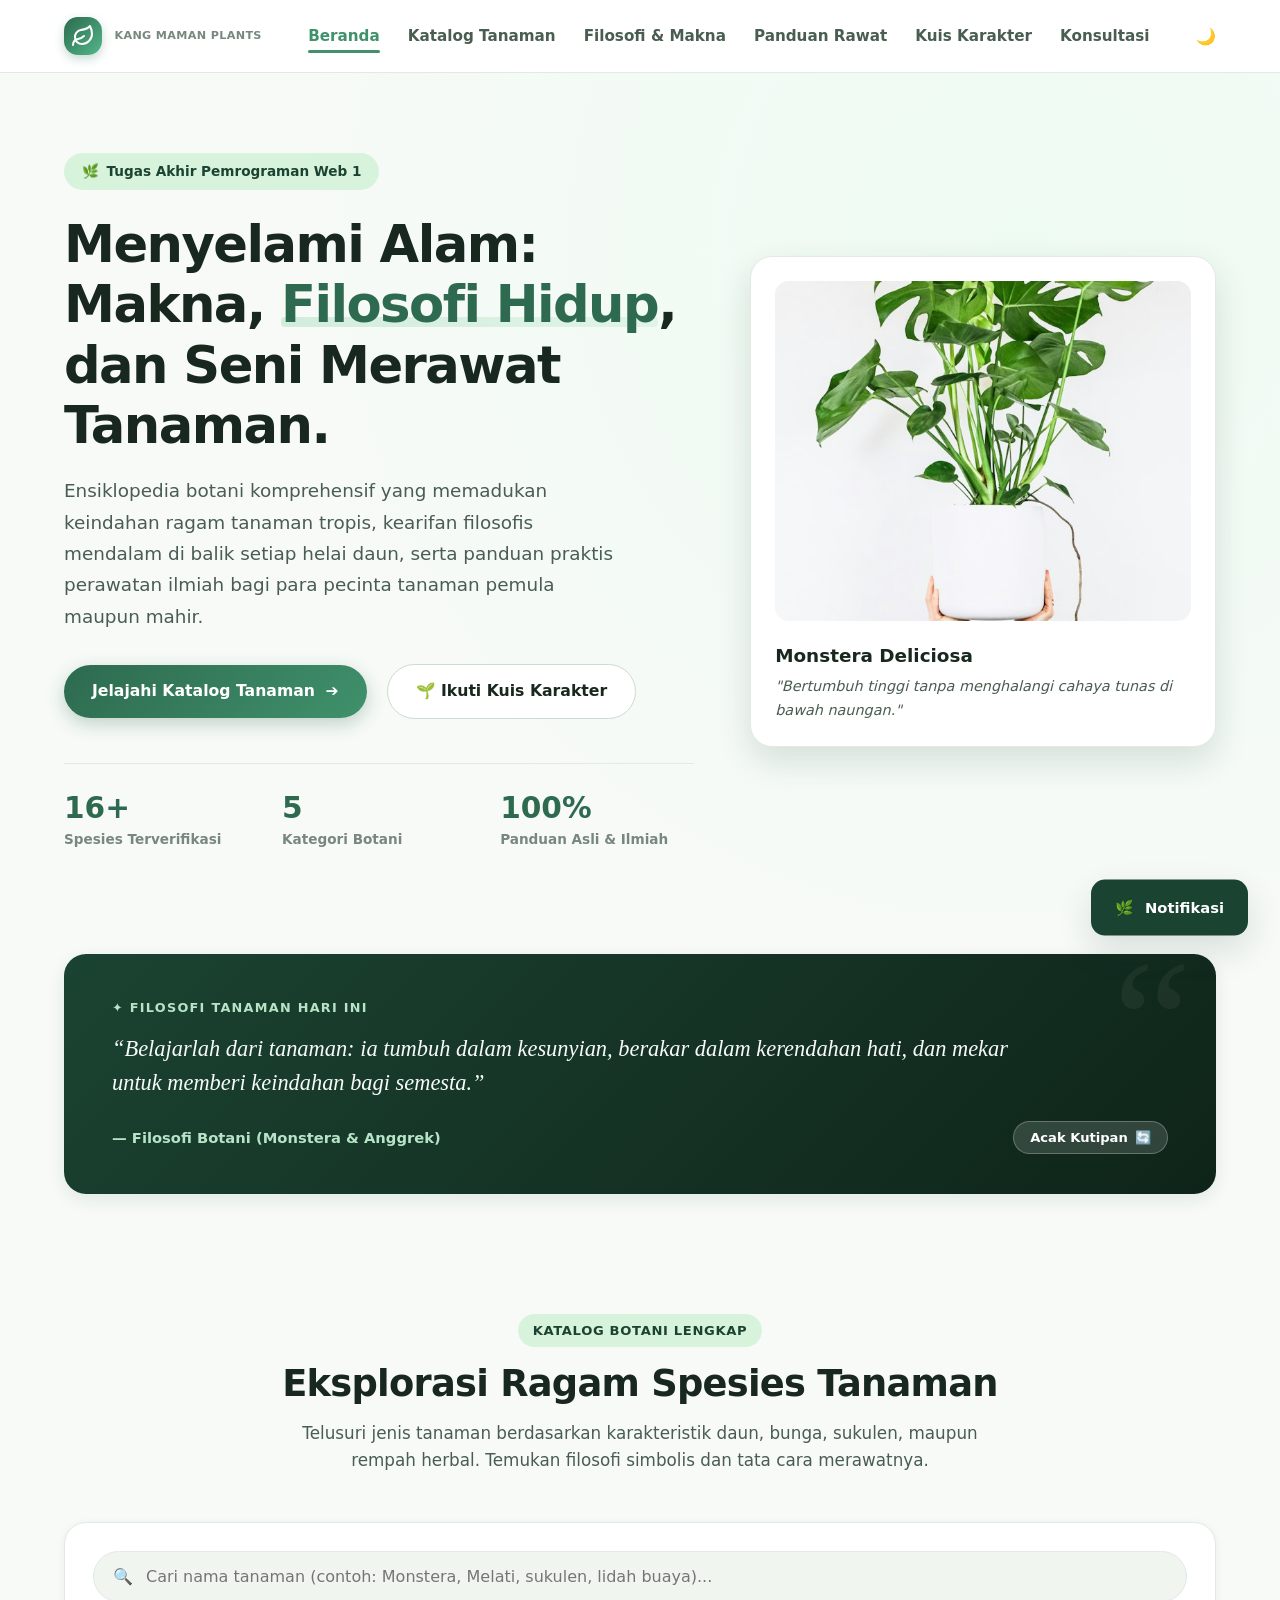
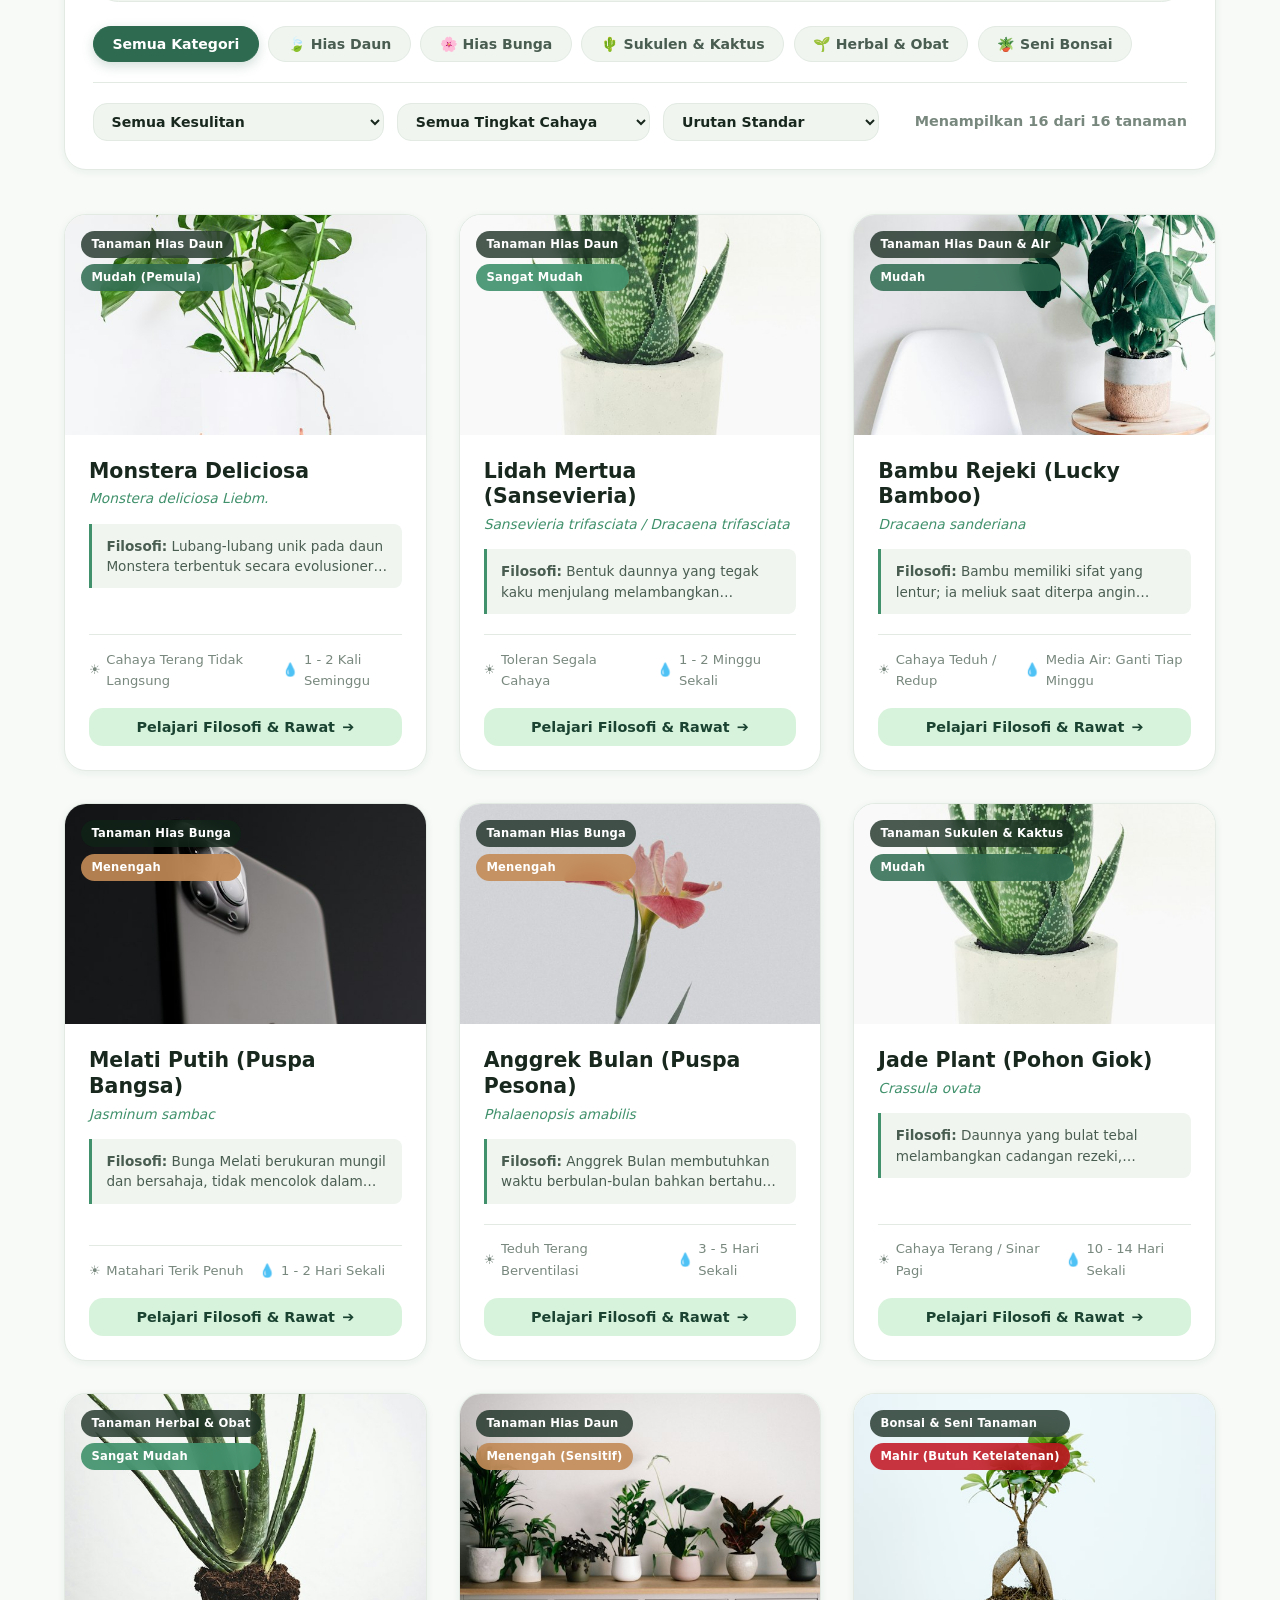
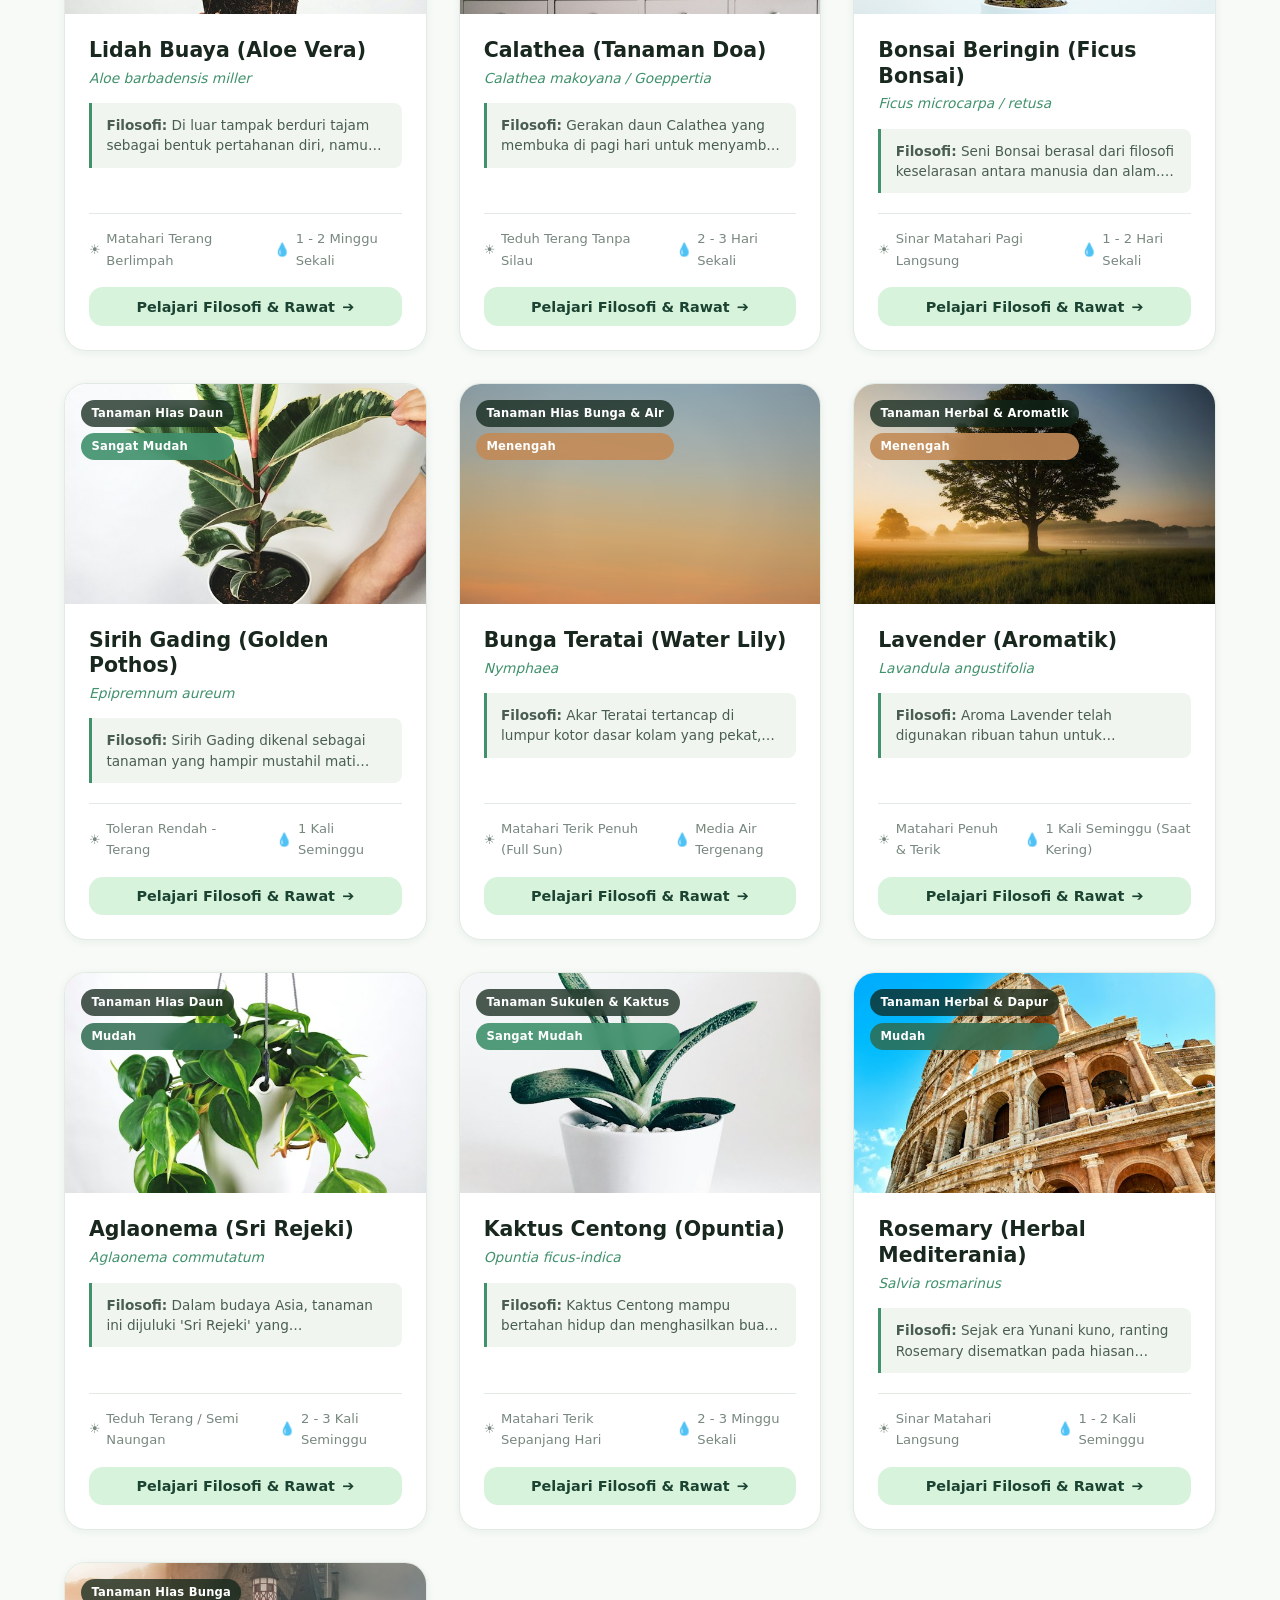
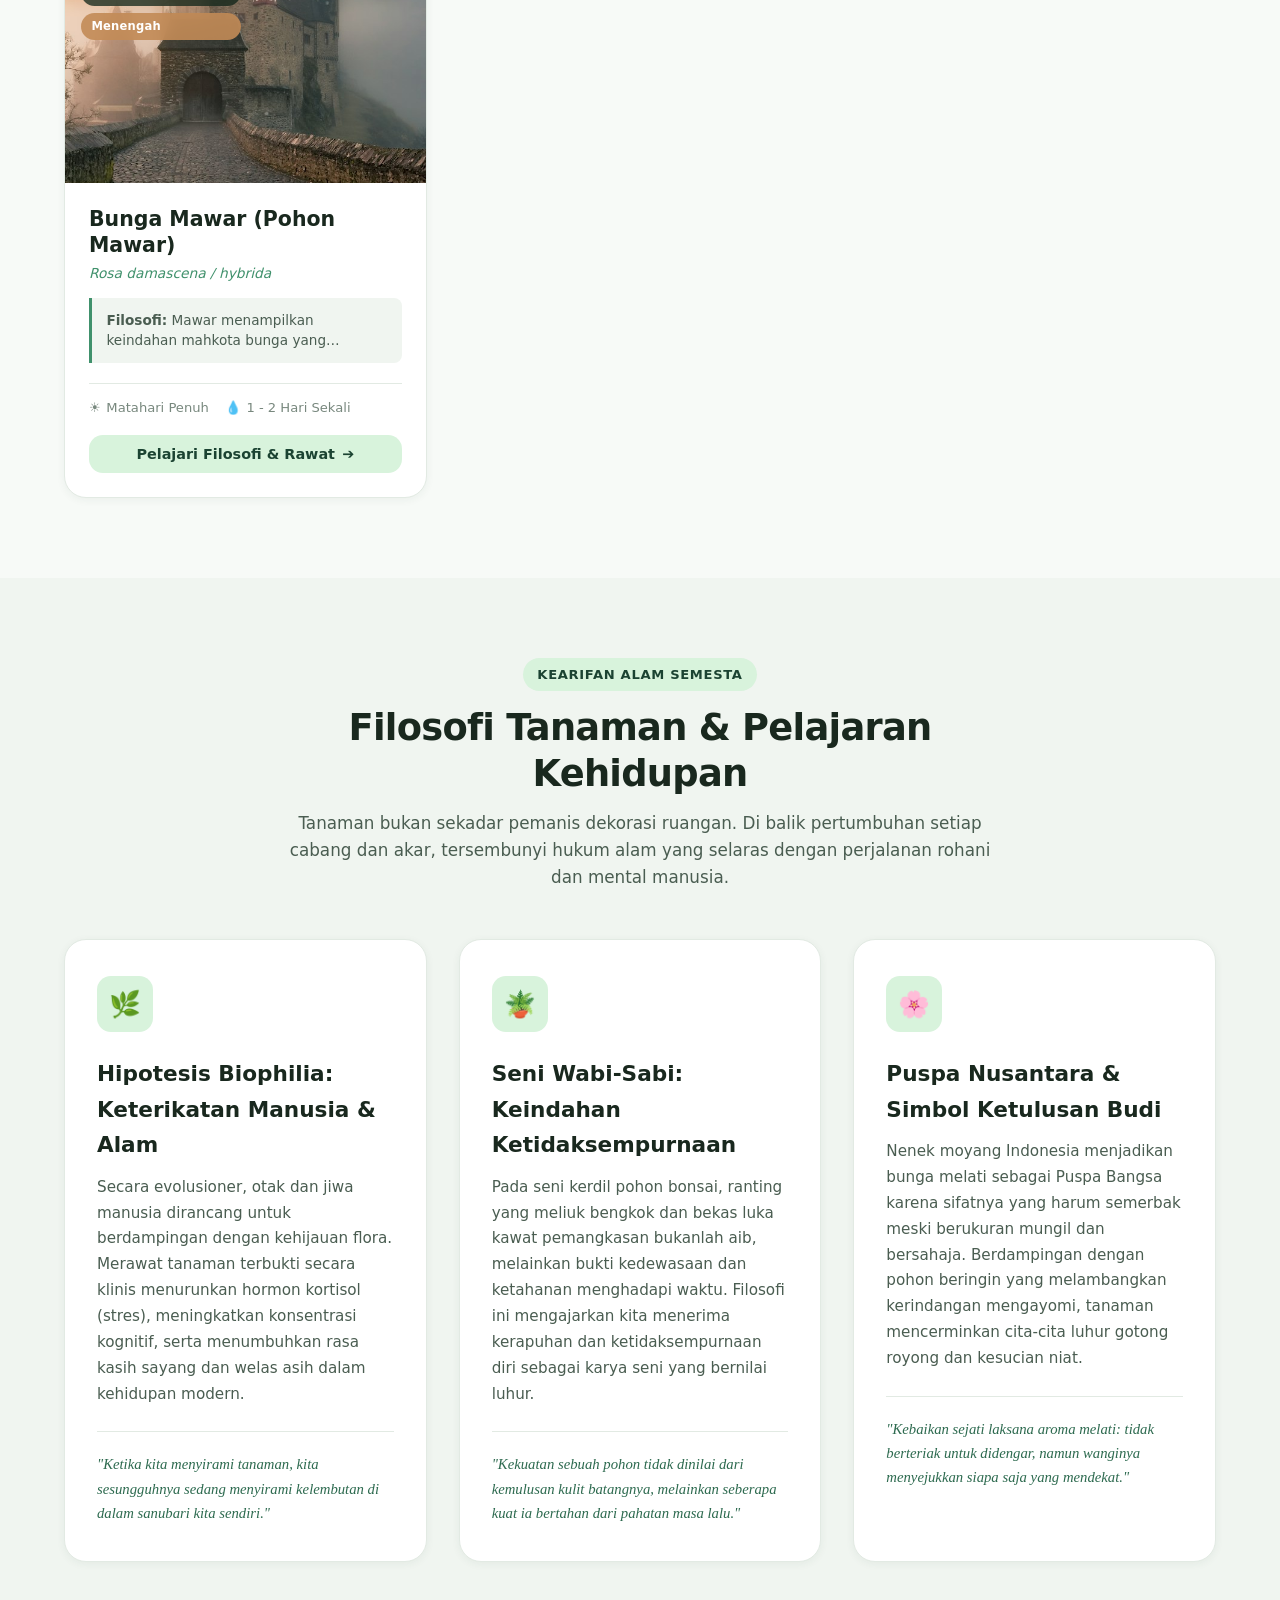
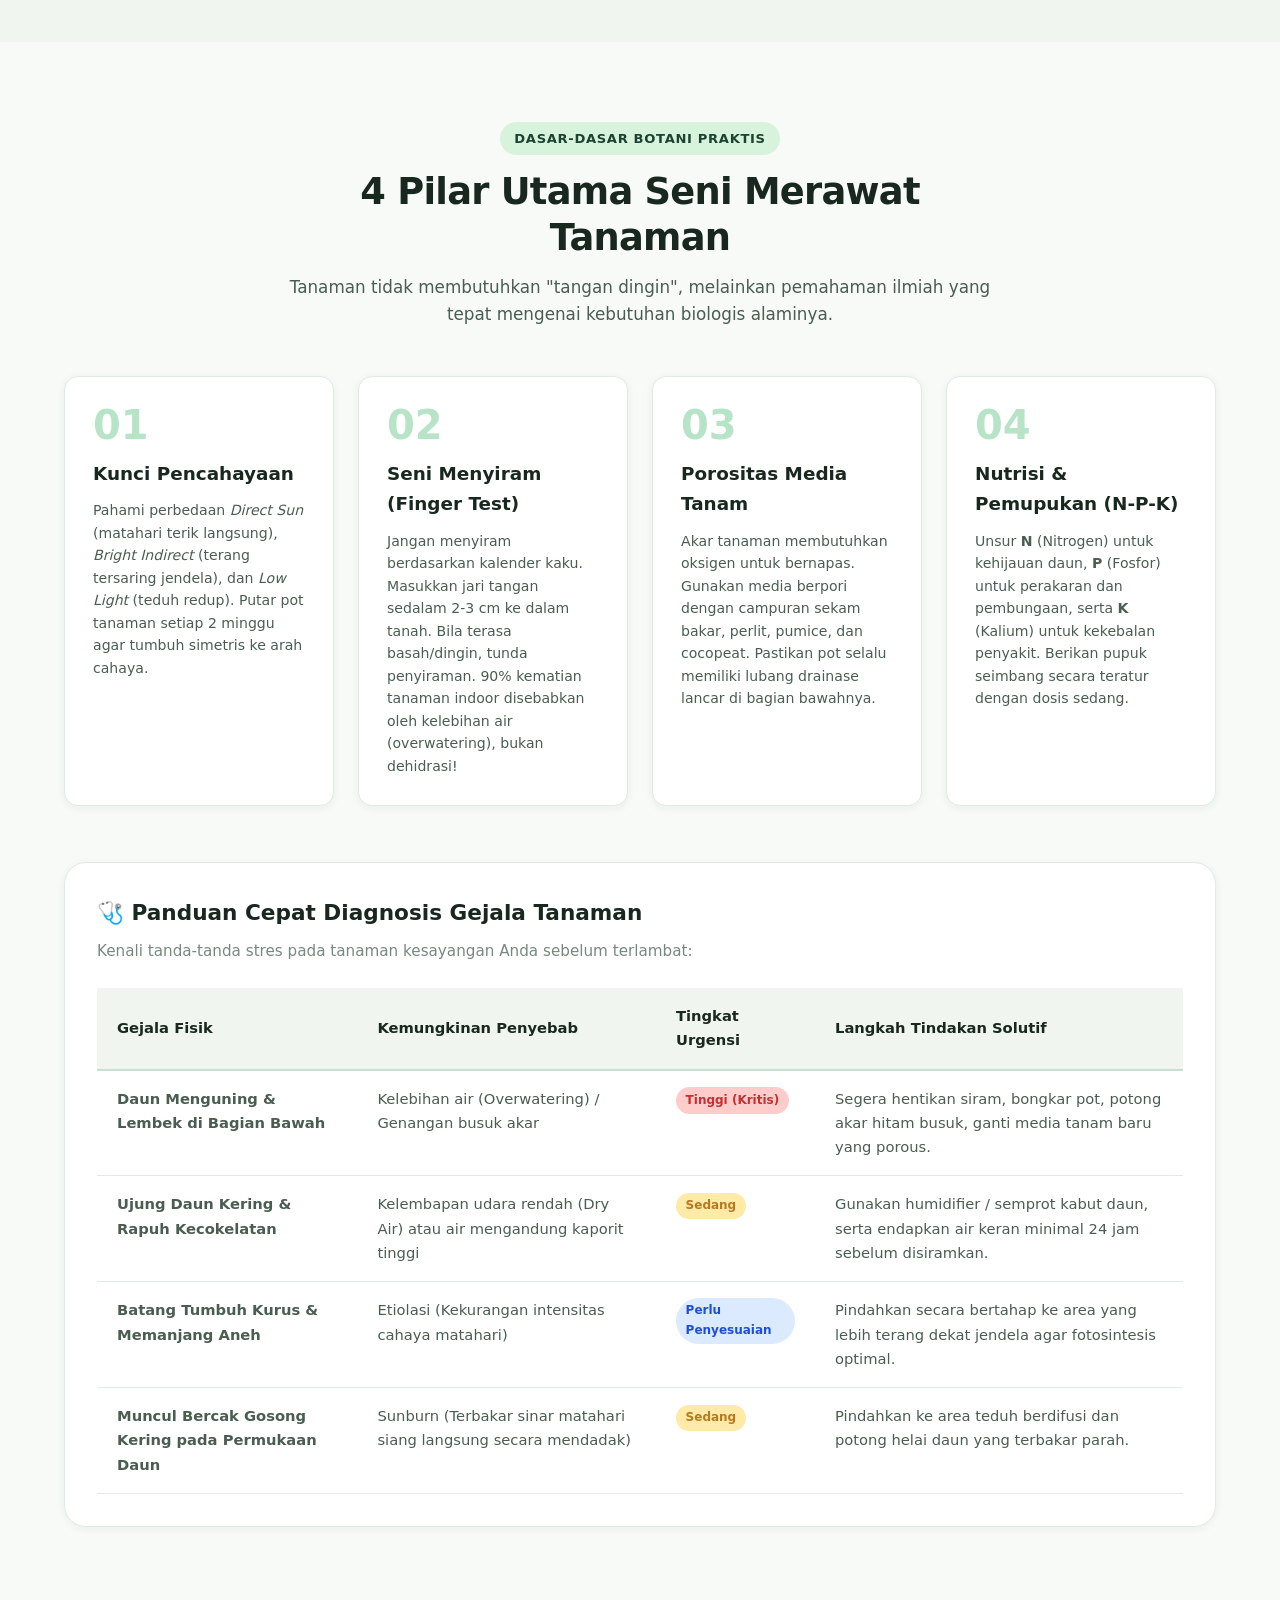
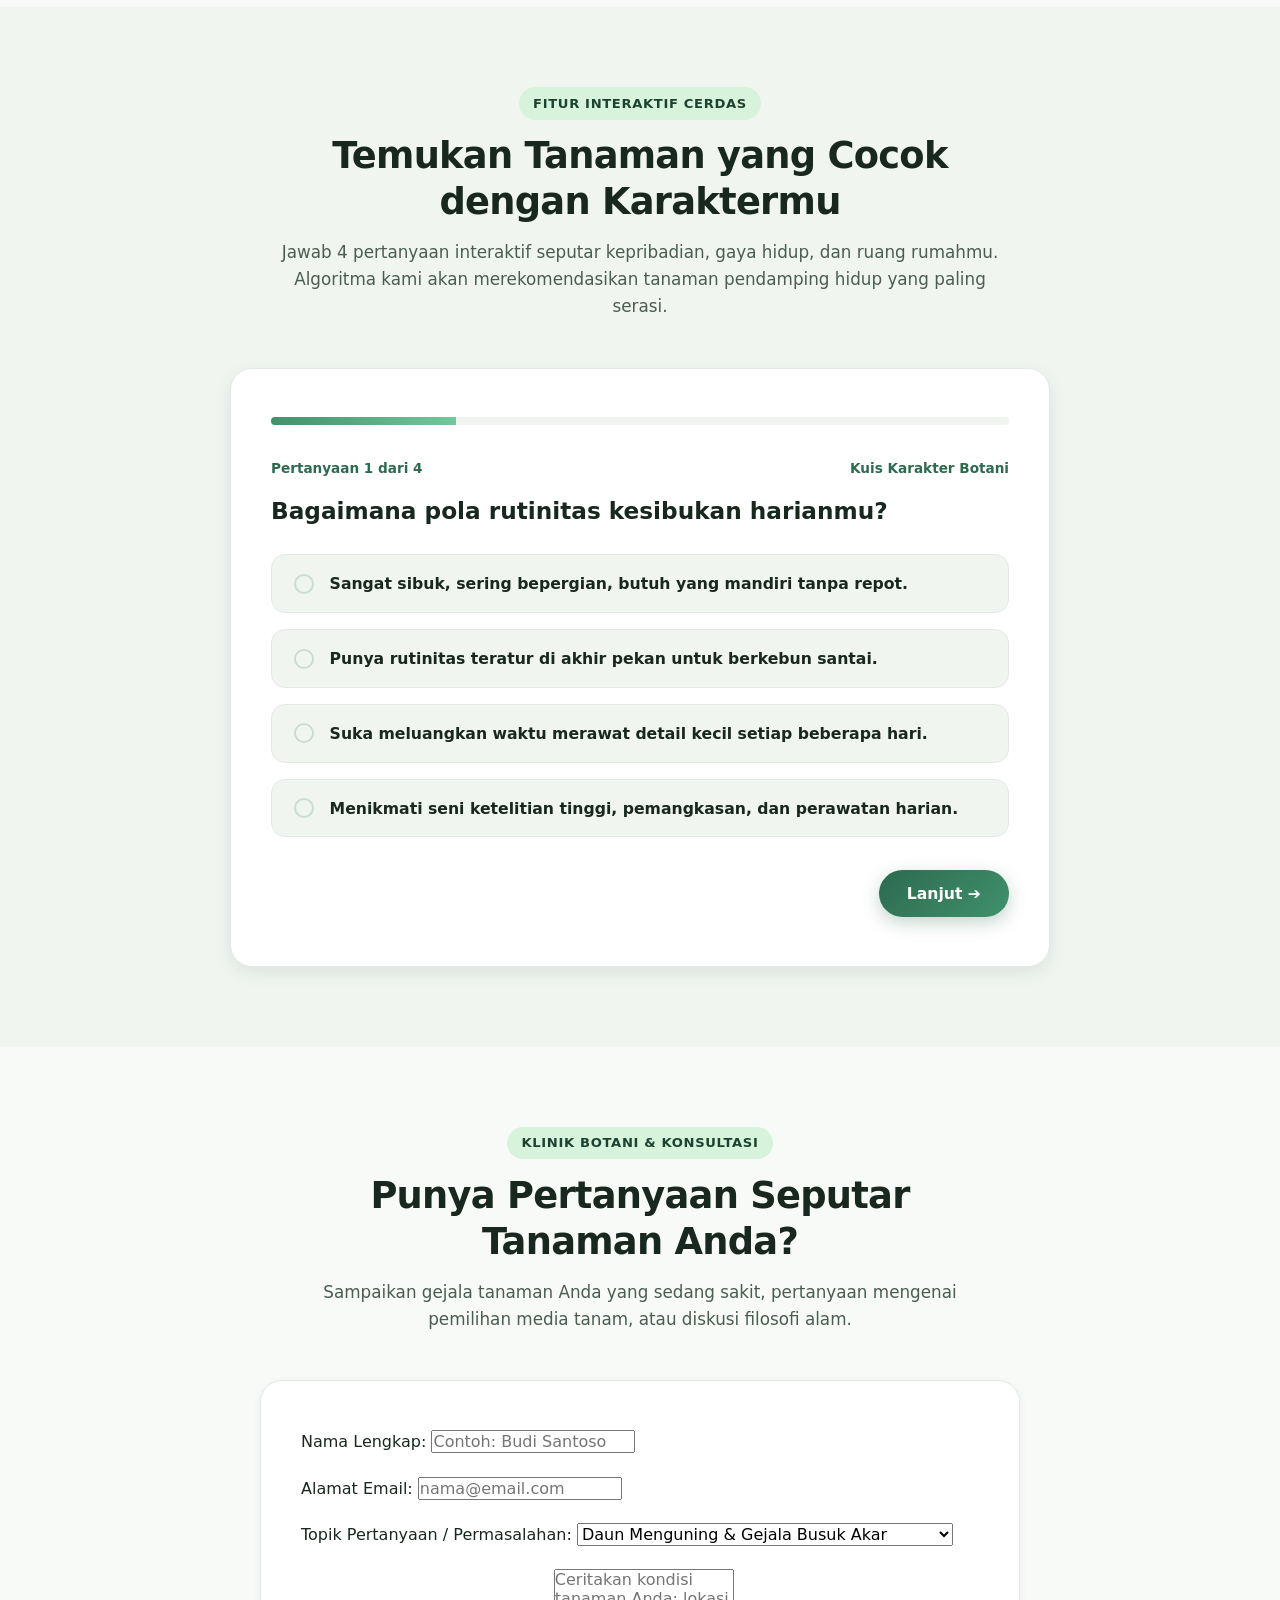
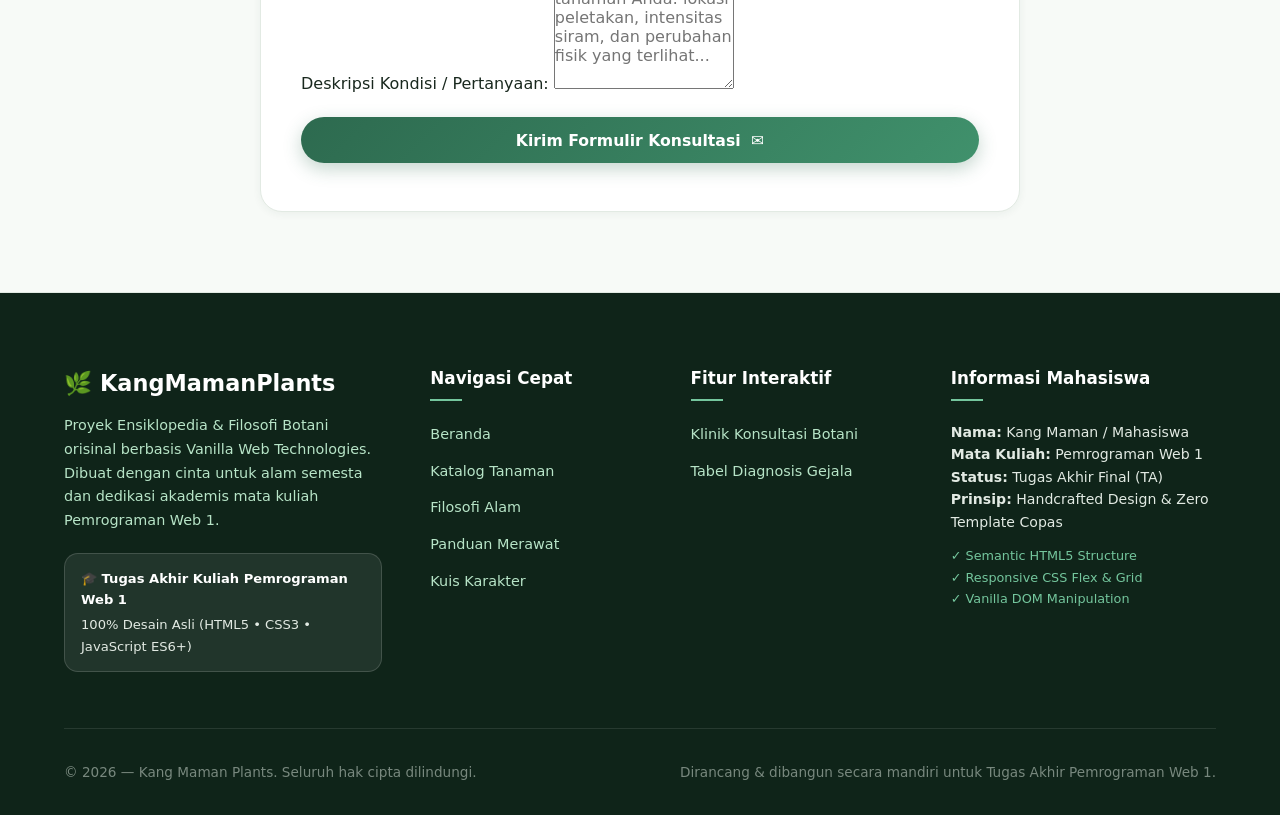
==== commit a7a10fd7: "rapihkan cal" ====
--- a/index.html
+++ b/index.html
@@ -43,7 +43,6 @@
           <li><a href="#filosofi" class="nav-link">Filosofi & Makna</a></li>
           <li><a href="#panduan" class="nav-link">Panduan Rawat</a></li>
           <li><a href="#kuis" class="nav-link">Kuis Karakter</a></li>
-          <li><a href="#kalkulator" class="nav-link">Kalkulator Siram</a></li>
           <li><a href="#konsultasi" class="nav-link">Konsultasi</a></li>
         </ul>
       </nav>
@@ -449,70 +448,7 @@
       </div>
     </section>
 
-    <!-- ======================================================================
-         8. FITUR INTERAKTIF: KALKULATOR JADWAL SIRAM
-         ====================================================================== -->
-    <section class="calculator-section" id="kalkulator">
-      <div class="container">
-        <div class="section-header">
-          <span class="section-tag">Kalkulator Cerdas</span>
-          <h2 class="section-title">Kalkulator Interval Penyiraman Tanaman</h2>
-          <p class="section-subtitle">
-            Kombinasikan jenis tanaman, lingkungan tempat tinggal, dan kondisi musim untuk menghitung frekuensi penyiraman yang paling akurat.
-          </p>
-        </div>
-
-        <div class="calc-grid">
-          <!-- Formulir Parameter -->
-          <div class="calc-form">
-            <div class="form-group">
-              <label for="calc-plant-select" class="form-label">Pilih Jenis Tanaman:</label>
-              <select id="calc-plant-select" class="form-control">
-                <!-- Diisi otomatis oleh app.js dari database -->
-              </select>
-            </div>
-
-            <div class="form-group">
-              <label for="calc-env-select" class="form-label">Lokasi / Lingkungan Peletakan:</label>
-              <select id="calc-env-select" class="form-control">
-                <option value="indoor-ac">Indoor Ruangan Ber-AC (Penguapan lambat)</option>
-                <option value="indoor-normal" selected>Indoor Berventilasi Baik (Jendela terbuka)</option>
-                <option value="outdoor-shade">Outdoor Teras Teduh (Semi Naungan)</option>
-                <option value="outdoor-sun">Outdoor Sinar Terik Langsung (Cepat kering)</option>
-              </select>
-            </div>
-
-            <div class="form-group">
-              <label for="calc-season-select" class="form-label">Kondisi Musim / Cuaca Saat Ini:</label>
-              <select id="calc-season-select" class="form-control">
-                <option value="normal" selected>Cuaca Normal / Pancaroba</option>
-                <option value="hujan">Musim Hujan (Lembap tinggi & basah)</option>
-                <option value="kemarau">Musim Kemarau / Terik Panas (Kering)</option>
-              </select>
-            </div>
-
-            <button class="btn btn-primary" id="calc-submit-btn" style="margin-top: 0.5rem;">
-              <span>Hitung Rekomendasi Jadwal</span> 💧
-            </button>
-          </div>
-
-          <!-- Kotak Hasil Kalkulasi -->
-          <div class="calc-result-box">
-            <div class="calc-result-icon">💧</div>
-            <h3 class="calc-result-title">Hasil Analisis Penyiraman</h3>
-            <div class="calc-result-schedule" id="calc-result-schedule">
-              Siram 1 - 2 Kali Seminggu
-            </div>
-            <div class="calc-result-tips" id="calc-result-tips">
-              Pilih parameter di samping dan klik tombol kalkulasi untuk melihat panduan spesifik.
-            </div>
-          </div>
-        </div>
-      </div>
-    </section>
-
-
-    <!-- ======================================================================
+        <!-- ======================================================================
          10. SECTION KONSULTASI / TANYA PAKAR BOTANI
          ====================================================================== -->
     <section class="contact-section" id="konsultasi">
@@ -600,7 +536,6 @@
         <div class="footer-col">
           <h4>Fitur Interaktif</h4>
           <ul class="footer-links">
-            <li><a href="#kalkulator">Kalkulator Jadwal Siram</a></li>
             <li><a href="#konsultasi">Klinik Konsultasi Botani</a></li>
             <li><a href="#panduan">Tabel Diagnosis Gejala</a></li>
           </ul>
--- a/css/style.css
+++ b/css/style.css
@@ -1295,102 +1295,6 @@
   line-height: 1.65;
 }
 
-/* --- 10. FITUR INTERAKTIF: KALKULATOR JADWAL SIRAM --- */
-.calculator-section {
-  padding: 5rem 0;
-}
-
-.calc-grid {
-  display: grid;
-  grid-template-columns: 1fr 1fr;
-  gap: 2.5rem;
-  background-color: var(--bg-surface);
-  border: 1px solid var(--border-subtle);
-  border-radius: var(--radius-lg);
-  padding: 2.5rem;
-  box-shadow: var(--shadow-sm);
-}
-
-.calc-form {
-  display: flex;
-  flex-direction: column;
-  gap: 1.35rem;
-}
-
-.form-group {
-  display: flex;
-  flex-direction: column;
-  gap: 0.5rem;
-}
-
-.form-label {
-  font-size: 0.9rem;
-  font-weight: 700;
-  color: var(--text-primary);
-}
-
-.form-control {
-  width: 100%;
-  padding: 0.8rem 1rem;
-  border-radius: var(--radius-md);
-  border: 1.5px solid var(--border-subtle);
-  background-color: var(--bg-subtle);
-  color: var(--text-primary);
-  font-size: 0.95rem;
-  outline: none;
-  transition: all var(--transition-fast);
-}
-
-.form-control:focus {
-  background-color: var(--bg-surface);
-  border-color: var(--primary-600);
-}
-
-.calc-result-box {
-  background: linear-gradient(135deg, var(--primary-50), var(--bg-surface));
-  border: 1.5px dashed var(--primary-400);
-  border-radius: var(--radius-md);
-  padding: 2rem;
-  display: flex;
-  flex-direction: column;
-  justify-content: center;
-  align-items: center;
-  text-align: center;
-}
-
-.calc-result-icon {
-  font-size: 3rem;
-  margin-bottom: 0.75rem;
-}
-
-.calc-result-title {
-  font-size: 1.5rem;
-  font-weight: 800;
-  color: var(--primary-800);
-  margin-bottom: 0.5rem;
-}
-
-.calc-result-schedule {
-  font-size: 1.1rem;
-  font-weight: 700;
-  color: var(--primary-700);
-  background-color: var(--primary-100);
-  padding: 0.5rem 1.25rem;
-  border-radius: var(--radius-full);
-  margin-bottom: 1.25rem;
-}
-
-.calc-result-tips {
-  font-size: 0.92rem;
-  color: var(--text-secondary);
-  line-height: 1.6;
-  text-align: left;
-  background-color: var(--bg-surface);
-  padding: 1.25rem;
-  border-radius: var(--radius-sm);
-  width: 100%;
-  border: 1px solid var(--border-subtle);
-}
 
 /* --- 12. FORM KONSULTASI & TANYA PAKAR --- */
 .contact-section {
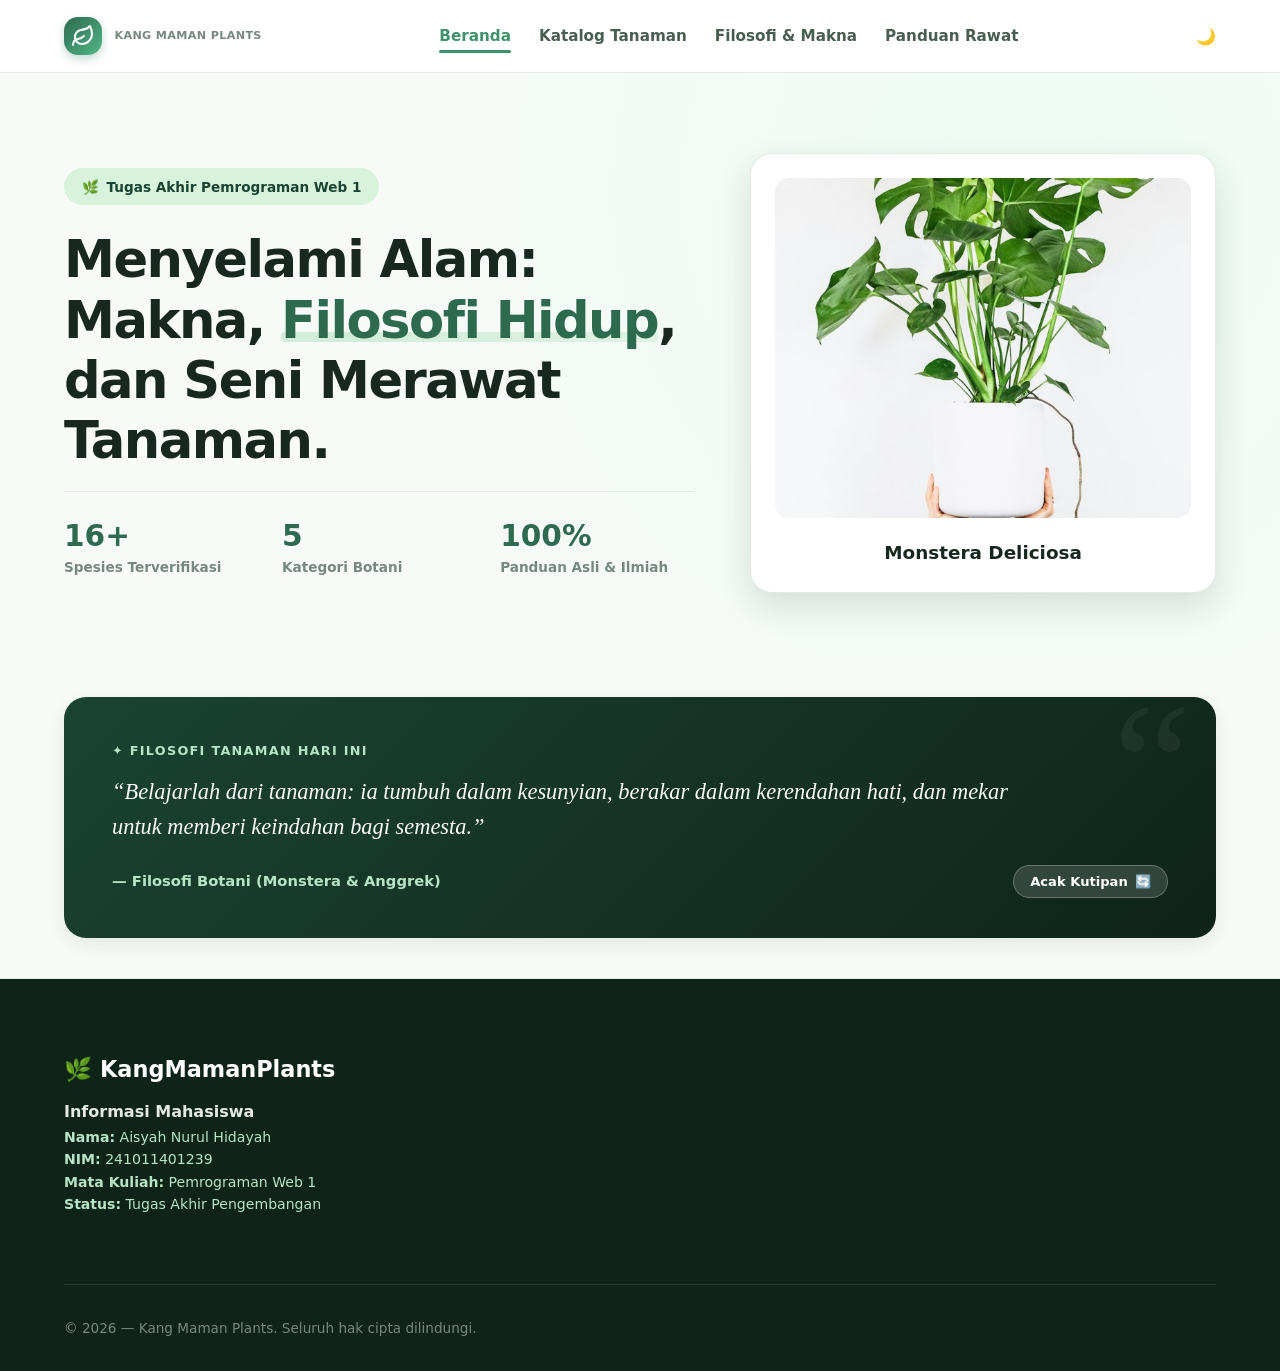
==== commit 194f51fd: "jadi href" ====
--- a/index.html
+++ b/index.html
@@ -4,25 +4,17 @@
   <meta charset="UTF-8" />
   <meta name="viewport" content="width=device-width, initial-scale=1.0" />
   <meta name="author" content="Kang Maman Plants - Mahasiswa Pemrograman Web 1" />
-  <title>Kang maman plants</title>
-
-  <!-- Google Fonts: Plus Jakarta Sans & Playfair Display untuk Sentuhan Elegan -->
+  <title>Kang Maman Plants | Beranda</title>
   <link rel="preconnect" href="https://fonts.googleapis.com" />
   <link rel="preconnect" href="https://fonts.gstatic.com" crossorigin />
   <link href="https://fonts.googleapis.com/css2?family=Playfair+Display:ital,wght@0,600;0,700;1,600&family=Plus+Jakarta+Sans:wght@400;500;600;700;800&display=swap" rel="stylesheet" />
-
-  <!-- Lembar Gaya CSS Handcrafted (100% Buatan Sendiri Tanpa Framework) -->
   <link rel="stylesheet" href="css/style.css" />
 </head>
 <body>
-
-  <!-- ========================================================================
-       1. HEADER & NAVBAR UTAMA
-       ======================================================================== -->
-  <header class="site-header">
+<header class="site-header">
     <div class="container navbar">
       <!-- Logo & Brand Identitas -->
-      <a href="#beranda" class="brand-logo" aria-label="Beranda">
+      <a href="index.html" class="brand-logo" aria-label="Beranda">
         <div class="brand-icon">
           <!-- SVG Ikon Daun Organik -->
           <svg width="24" height="24" viewBox="0 0 24 24" fill="none" stroke="currentColor" stroke-width="2" stroke-linecap="round" stroke-linejoin="round">
@@ -30,6 +22,7 @@
             <path d="M2 21c0-3 1.85-5.36 5.08-6C9.5 14.52 12 13 13 12"></path>
           </svg>
         </div>
+        <!-- ini buat logo diatas kirinya -->
         <div>
           <span class="brand-text-sub">Kang Maman Plants</span>
         </div>
@@ -38,12 +31,10 @@
       <!-- Menu Navigasi Navigasi -->
       <nav>
         <ul class="nav-links" id="nav-links">
-          <li><a href="#beranda" class="nav-link active">Beranda</a></li>
-          <li><a href="#katalog" class="nav-link">Katalog Tanaman</a></li>
-          <li><a href="#filosofi" class="nav-link">Filosofi & Makna</a></li>
-          <li><a href="#panduan" class="nav-link">Panduan Rawat</a></li>
-          <li><a href="#kuis" class="nav-link">Kuis Karakter</a></li>
-          <li><a href="#konsultasi" class="nav-link">Konsultasi</a></li>
+          <li><a href="index.html" class="nav-link active">Beranda</a></li>
+          <li><a href="katalog.html" class="nav-link">Katalog Tanaman</a></li>
+          <li><a href="filosofi.html" class="nav-link">Filosofi & Makna</a></li>
+          <li><a href="panduan.html" class="nav-link">Panduan Rawat</a></li>
         </ul>
       </nav>
 
@@ -64,12 +55,8 @@
       </div>
     </div>
   </header>
-
   <main>
-    <!-- ======================================================================
-         2. HERO SECTION
-         ====================================================================== -->
-    <section class="hero-section" id="beranda">
+<section class="hero-section" id="beranda">
       <div class="container hero-grid">
         <div class="hero-content">
           <div class="hero-badge">
@@ -79,18 +66,7 @@
           <h1 class="hero-title">
             Menyelami Alam: Makna, <span>Filosofi Hidup</span>, dan Seni Merawat Tanaman.
           </h1>
-          <p class="hero-desc">
-            Ensiklopedia botani komprehensif yang memadukan keindahan ragam tanaman tropis, kearifan filosofis mendalam di balik setiap helai daun, serta panduan praktis perawatan ilmiah bagi para pecinta tanaman pemula maupun mahir.
-          </p>
 
-          <div class="hero-cta-group">
-            <a href="#katalog" class="btn btn-primary">
-              <span>Jelajahi Katalog Tanaman</span> ➔
-            </a>
-            <a href="#kuis" class="btn btn-secondary">
-              <span>🌱 Ikuti Kuis Karakter</span>
-            </a>
-          </div>
 
           <!-- Statistik Pencapaian Web -->
           <div class="hero-stats">
@@ -118,17 +94,20 @@
               onerror="this.onerror=null; this.src='med/plant-fallback.svg';"
             />
             <div class="hero-card-caption">
-              <h4>Monstera Deliciosa</h4>
-              <p>"Bertumbuh tinggi tanpa menghalangi cahaya tunas di bawah naungan."</p>
+              <h4 align="center">Monstera Deliciosa</h4>
             </div>
           </div>
         </div>
       </div>
     </section>
 
-    <!-- ======================================================================
-         3. KUTIPAN FILOSOFI HARIAN (QUOTE BANNER)
-         ====================================================================== -->
+    
+
+
+
+
+
+    <!-- 3. KUTIPAN FILOSOFI HARIAN (QUOTE BANNER) -->
     <section class="quote-banner-section">
       <div class="container">
         <div class="quote-banner-card">
@@ -145,510 +124,31 @@
         </div>
       </div>
     </section>
-
-    <!-- ======================================================================
-         4. KATALOG TANAMAN UTAMA (FILTER, SEARCH & GRID)
-         ====================================================================== -->
-    <section class="catalog-section" id="katalog">
-      <div class="container">
-        <div class="section-header">
-          <span class="section-tag">Katalog Botani Lengkap</span>
-          <h2 class="section-title">Eksplorasi Ragam Spesies Tanaman</h2>
-          <p class="section-subtitle">
-            Telusuri jenis tanaman berdasarkan karakteristik daun, bunga, sukulen, maupun rempah herbal. Temukan filosofi simbolis dan tata cara merawatnya.
-          </p>
-        </div>
-
-        <!-- Area Kontrol & Penyaringan -->
-        <div class="filter-wrapper">
-          <!-- Input Pencarian Real-Time -->
-          <div class="search-input-group">
-            <span class="search-icon">🔍</span>
-            <input 
-              type="text" 
-              id="search-input" 
-              class="search-input" 
-              placeholder="Cari nama tanaman (contoh: Monstera, Melati, sukulen, lidah buaya)..." 
-              autocomplete="off"
-            />
-            <button class="search-clear-btn" id="search-clear-btn" title="Hapus pencarian">&times;</button>
-          </div>
-
-          <!-- Filter Kategori Tombol Pill -->
-          <div class="filter-categories">
-            <button class="category-pill active" data-category="semua">Semua Kategori</button>
-            <button class="category-pill" data-category="daun">🍃 Hias Daun</button>
-            <button class="category-pill" data-category="bunga">🌸 Hias Bunga</button>
-            <button class="category-pill" data-category="sukulen">🌵 Sukulen & Kaktus</button>
-            <button class="category-pill" data-category="herbal">🌱 Herbal & Obat</button>
-            <button class="category-pill" data-category="bonsai">🪴 Seni Bonsai</button>
-          </div>
-
-          <!-- Dropdown Filter Tambahan -->
-          <div class="filter-sub-row">
-            <div class="filter-dropdowns">
-              <!-- Filter Tingkat Kesulitan -->
-              <select id="filter-difficulty" class="select-control" aria-label="Filter Tingkat Kesulitan">
-                <option value="semua">Semua Kesulitan</option>
-                <option value="sangat-mudah">Sangat Mudah (Pemula Total)</option>
-                <option value="mudah">Mudah</option>
-                <option value="menengah">Menengah</option>
-                <option value="mahir">Mahir (Perlu Ketelatenan)</option>
-              </select>
-
-              <!-- Filter Kebutuhan Cahaya -->
-              <select id="filter-light" class="select-control" aria-label="Filter Kebutuhan Cahaya">
-                <option value="semua">Semua Tingkat Cahaya</option>
-                <option value="teduh">Teduh / Minim Cahaya</option>
-                <option value="sedang">Terang Tidak Langsung</option>
-                <option value="terik">Matahari Terik Langsung</option>
-              </select>
-
-              <!-- Urutkan -->
-              <select id="sort-select" class="select-control" aria-label="Urutkan Tanaman">
-                <option value="default">Urutan Standar</option>
-                <option value="name-asc">Nama (A - Z)</option>
-                <option value="name-desc">Nama (Z - A)</option>
-                <option value="difficulty">Tingkat Kemudahan</option>
-              </select>
-            </div>
-
-            <!-- Penghitung Hasil -->
-            <div class="results-count" id="results-count">
-              Memuat data tanaman...
-            </div>
-          </div>
-        </div>
-
-        <!-- Grid Kartu Tanaman (Dirender Dinamis oleh JavaScript) -->
-        <div class="plants-grid" id="plants-grid">
-          <!-- Kartu-kartu tanaman akan dirender di sini melalui app.js -->
-        </div>
-      </div>
-    </section>
-
-    <!-- ======================================================================
-         5. SECTION FILOSOFI TANAMAN & KEARIFAN HIDUP
-         ====================================================================== -->
-    <section class="philosophy-section" id="filosofi">
-      <div class="container">
-        <div class="section-header">
-          <span class="section-tag">Kearifan Alam Semesta</span>
-          <h2 class="section-title">Filosofi Tanaman & Pelajaran Kehidupan</h2>
-          <p class="section-subtitle">
-            Tanaman bukan sekadar pemanis dekorasi ruangan. Di balik pertumbuhan setiap cabang dan akar, tersembunyi hukum alam yang selaras dengan perjalanan rohani dan mental manusia.
-          </p>
-        </div>
-
-        <div class="philosophy-grid">
-          <!-- Kartu Filosofi 1: Biophilia -->
-          <div class="philosophy-card">
-            <div class="philosophy-icon-wrap">🌿</div>
-            <h3>Hipotesis Biophilia: Keterikatan Manusia & Alam</h3>
-            <p>
-              Secara evolusioner, otak dan jiwa manusia dirancang untuk berdampingan dengan kehijauan flora. Merawat tanaman terbukti secara klinis menurunkan hormon kortisol (stres), meningkatkan konsentrasi kognitif, serta menumbuhkan rasa kasih sayang dan welas asih dalam kehidupan modern.
-            </p>
-            <div class="philosophy-quote-highlight">
-              "Ketika kita menyirami tanaman, kita sesungguhnya sedang menyirami kelembutan di dalam sanubari kita sendiri."
-            </div>
-          </div>
-
-          <!-- Kartu Filosofi 2: Wabi-Sabi & Bonsai -->
-          <div class="philosophy-card">
-            <div class="philosophy-icon-wrap">🪴</div>
-            <h3>Seni Wabi-Sabi: Keindahan Ketidaksempurnaan</h3>
-            <p>
-              Pada seni kerdil pohon bonsai, ranting yang meliuk bengkok dan bekas luka kawat pemangkasan bukanlah aib, melainkan bukti kedewasaan dan ketahanan menghadapi waktu. Filosofi ini mengajarkan kita menerima kerapuhan dan ketidaksempurnaan diri sebagai karya seni yang bernilai luhur.
-            </p>
-            <div class="philosophy-quote-highlight">
-              "Kekuatan sebuah pohon tidak dinilai dari kemulusan kulit batangnya, melainkan seberapa kuat ia bertahan dari pahatan masa lalu."
-            </div>
-          </div>
-
-          <!-- Kartu Filosofi 3: Kearifan Budaya Nusantara -->
-          <div class="philosophy-card">
-            <div class="philosophy-icon-wrap">🌸</div>
-            <h3>Puspa Nusantara & Simbol Ketulusan Budi</h3>
-            <p>
-              Nenek moyang Indonesia menjadikan bunga melati sebagai Puspa Bangsa karena sifatnya yang harum semerbak meski berukuran mungil dan bersahaja. Berdampingan dengan pohon beringin yang melambangkan kerindangan mengayomi, tanaman mencerminkan cita-cita luhur gotong royong dan kesucian niat.
-            </p>
-            <div class="philosophy-quote-highlight">
-              "Kebaikan sejati laksana aroma melati: tidak berteriak untuk didengar, namun wanginya menyejukkan siapa saja yang mendekat."
-            </div>
-          </div>
-        </div>
-      </div>
-    </section>
-
-    <!-- ======================================================================
-         6. PANDUAN RAWAT & 4 PILAR UTAMA BOTANI
-         ====================================================================== -->
-    <section class="care-section" id="panduan">
-      <div class="container">
-        <div class="section-header">
-          <span class="section-tag">Dasar-Dasar Botani Praktis</span>
-          <h2 class="section-title">4 Pilar Utama Seni Merawat Tanaman</h2>
-          <p class="section-subtitle">
-            Tanaman tidak membutuhkan "tangan dingin", melainkan pemahaman ilmiah yang tepat mengenai kebutuhan biologis alaminya.
-          </p>
-        </div>
-
-        <!-- 4 Pilar Grid -->
-        <div class="pillars-grid">
-          <div class="pillar-card">
-            <div class="pillar-num">01</div>
-            <h3>Kunci Pencahayaan</h3>
-            <p>
-              Pahami perbedaan <em>Direct Sun</em> (matahari terik langsung), <em>Bright Indirect</em> (terang tersaring jendela), dan <em>Low Light</em> (teduh redup). Putar pot tanaman setiap 2 minggu agar tumbuh simetris ke arah cahaya.
-            </p>
-          </div>
-
-          <div class="pillar-card">
-            <div class="pillar-num">02</div>
-            <h3>Seni Menyiram (Finger Test)</h3>
-            <p>
-              Jangan menyiram berdasarkan kalender kaku. Masukkan jari tangan sedalam 2-3 cm ke dalam tanah. Bila terasa basah/dingin, tunda penyiraman. 90% kematian tanaman indoor disebabkan oleh kelebihan air (overwatering), bukan dehidrasi!
-            </p>
-          </div>
-
-          <div class="pillar-card">
-            <div class="pillar-num">03</div>
-            <h3>Porositas Media Tanam</h3>
-            <p>
-              Akar tanaman membutuhkan oksigen untuk bernapas. Gunakan media berpori dengan campuran sekam bakar, perlit, pumice, dan cocopeat. Pastikan pot selalu memiliki lubang drainase lancar di bagian bawahnya.
-            </p>
-          </div>
-
-          <div class="pillar-card">
-            <div class="pillar-num">04</div>
-            <h3>Nutrisi & Pemupukan (N-P-K)</h3>
-            <p>
-              Unsur <strong>N</strong> (Nitrogen) untuk kehijauan daun, <strong>P</strong> (Fosfor) untuk perakaran dan pembungaan, serta <strong>K</strong> (Kalium) untuk kekebalan penyakit. Berikan pupuk seimbang secara teratur dengan dosis sedang.
-            </p>
-          </div>
-        </div>
-
-        <!-- Tabel Komparasi Diagnosis Penyakit Tanaman -->
-        <div class="diagnosis-container">
-          <h3>🩺 Panduan Cepat Diagnosis Gejala Tanaman</h3>
-          <p>Kenali tanda-tanda stres pada tanaman kesayangan Anda sebelum terlambat:</p>
-
-          <div class="table-responsive">
-            <table class="diagnosis-table">
-              <thead>
-                <tr>
-                  <th>Gejala Fisik</th>
-                  <th>Kemungkinan Penyebab</th>
-                  <th>Tingkat Urgensi</th>
-                  <th>Langkah Tindakan Solutif</th>
-                </tr>
-              </thead>
-              <tbody>
-                <tr>
-                  <td><strong>Daun Menguning & Lembek di Bagian Bawah</strong></td>
-                  <td>Kelebihan air (Overwatering) / Genangan busuk akar</td>
-                  <td><span class="badge-status danger">Tinggi (Kritis)</span></td>
-                  <td>Segera hentikan siram, bongkar pot, potong akar hitam busuk, ganti media tanam baru yang porous.</td>
-                </tr>
-                <tr>
-                  <td><strong>Ujung Daun Kering & Rapuh Kecokelatan</strong></td>
-                  <td>Kelembapan udara rendah (Dry Air) atau air mengandung kaporit tinggi</td>
-                  <td><span class="badge-status warning">Sedang</span></td>
-                  <td>Gunakan humidifier / semprot kabut daun, serta endapkan air keran minimal 24 jam sebelum disiramkan.</td>
-                </tr>
-                <tr>
-                  <td><strong>Batang Tumbuh Kurus & Memanjang Aneh</strong></td>
-                  <td>Etiolasi (Kekurangan intensitas cahaya matahari)</td>
-                  <td><span class="badge-status info">Perlu Penyesuaian</span></td>
-                  <td>Pindahkan secara bertahap ke area yang lebih terang dekat jendela agar fotosintesis optimal.</td>
-                </tr>
-                <tr>
-                  <td><strong>Muncul Bercak Gosong Kering pada Permukaan Daun</strong></td>
-                  <td>Sunburn (Terbakar sinar matahari siang langsung secara mendadak)</td>
-                  <td><span class="badge-status warning">Sedang</span></td>
-                  <td>Pindahkan ke area teduh berdifusi dan potong helai daun yang terbakar parah.</td>
-                </tr>
-              </tbody>
-            </table>
-          </div>
-        </div>
-      </div>
-    </section>
-
-    <!-- ======================================================================
-         7. FITUR INTERAKTIF: KUIS TANAMAN KARAKTERMU
-         ====================================================================== -->
-    <section class="quiz-section" id="kuis">
-      <div class="container">
-        <div class="section-header">
-          <span class="section-tag">Fitur Interaktif Cerdas</span>
-          <h2 class="section-title">Temukan Tanaman yang Cocok dengan Karaktermu</h2>
-          <p class="section-subtitle">
-            Jawab 4 pertanyaan interaktif seputar kepribadian, gaya hidup, dan ruang rumahmu. Algoritma kami akan merekomendasikan tanaman pendamping hidup yang paling serasi.
-          </p>
-        </div>
-
-        <div class="quiz-card">
-          <!-- Progress Bar Kuis -->
-          <div class="quiz-progress-bar">
-            <div class="quiz-progress-fill" id="quiz-progress-fill"></div>
-          </div>
-
-          <!-- Tampilan Pertanyaan Aktif -->
-          <div id="quiz-card-question">
-            <div class="quiz-step-info">
-              <span id="quiz-step-number">Pertanyaan 1 dari 4</span>
-              <span>Kuis Karakter Botani</span>
-            </div>
-
-            <h3 class="quiz-question-title" id="quiz-question-text">
-              Bagaimana pola rutinitas kesibukan harianmu?
-            </h3>
-
-            <!-- Opsi Pilihan Jawaban -->
-            <div class="quiz-options-grid" id="quiz-options-container">
-              <!-- Dirender oleh app.js -->
-            </div>
-
-            <!-- Tombol Navigasi Kuis -->
-            <div class="quiz-actions">
-              <button class="btn btn-secondary" id="quiz-prev-btn" style="visibility: hidden;">
-                ◀ Sebelumnya
-              </button>
-              <button class="btn btn-primary" id="quiz-next-btn" disabled>
-                Lanjut ➔
-              </button>
-            </div>
-          </div>
-
-          <!-- Tampilan Hasil Rekomendasi Kuis -->
-          <div class="quiz-result-view" id="quiz-result-view">
-            <span class="quiz-result-header">🎉 Tanaman Pendamping Karaktermu Adalah:</span>
-            <h3 class="quiz-result-title" id="quiz-result-plant-name">Monstera Deliciosa</h3>
-            <p class="quiz-result-scientific" id="quiz-result-plant-scientific">Monstera deliciosa Liebm.</p>
-
-            <div class="quiz-result-card-detail">
-              <h4>🌿 Mengapa Tanaman Ini Cocok Untukmu?</h4>
-              <p id="quiz-result-philosophy"></p>
-              <div style="margin-top: 1rem; font-size: 0.88rem; color: var(--primary-700);">
-                <strong>Kebutuhan Utama:</strong> <span id="quiz-result-care"></span>
-              </div>
-            </div>
-
-            <div style="display: flex; gap: 1rem; justify-content: center; flex-wrap: wrap;">
-              <button class="btn btn-primary" id="quiz-result-detail-btn">
-                <span>Pelajari Detail Perawatan</span> ➔
-              </button>
-              <button class="btn btn-secondary" id="quiz-restart-btn">
-                <span>Ulangi Kuis</span> 🔄
-              </button>
-            </div>
-          </div>
-        </div>
-      </div>
-    </section>
-
-        <!-- ======================================================================
-         10. SECTION KONSULTASI / TANYA PAKAR BOTANI
-         ====================================================================== -->
-    <section class="contact-section" id="konsultasi">
-      <div class="container">
-        <div class="section-header">
-          <span class="section-tag">Klinik Botani & Konsultasi</span>
-          <h2 class="section-title">Punya Pertanyaan Seputar Tanaman Anda?</h2>
-          <p class="section-subtitle">
-            Sampaikan gejala tanaman Anda yang sedang sakit, pertanyaan mengenai pemilihan media tanam, atau diskusi filosofi alam.
-          </p>
-        </div>
-
-        <div class="contact-card">
-          <form class="contact-form" id="consultation-form">
-            <div class="form-group">
-              <label for="contact-name" class="form-label">Nama Lengkap:</label>
-              <input type="text" id="contact-name" class="form-control" placeholder="Contoh: Budi Santoso" required />
-            </div>
-
-            <div class="form-group">
-              <label for="contact-email" class="form-label">Alamat Email:</label>
-              <input type="email" id="contact-email" class="form-control" placeholder="nama@email.com" required />
-            </div>
-
-            <div class="form-group">
-              <label for="contact-topic" class="form-label">Topik Pertanyaan / Permasalahan:</label>
-              <select id="contact-topic" class="form-control" required>
-                <option value="Daun Menguning & Busuk Akar">Daun Menguning & Gejala Busuk Akar</option>
-                <option value="Hama & Jamur Putih">Serangan Kutu Putih / Jamur Daun</option>
-                <option value="Rekomendasi Pemilihan Tanaman">Rekomendasi Tanaman Baru untuk Ruangan</option>
-                <option value="Konsultasi Media Tanam">Racikan Media Tanam & Pemupukan</option>
-                <option value="Lainnya">Diskusi Filosofi Botani Lainnya</option>
-              </select>
-            </div>
-
-            <div class="form-group">
-              <label for="contact-message" class="form-label">Deskripsi Kondisi / Pertanyaan:</label>
-              <textarea 
-                id="contact-message" 
-                class="form-control" 
-                placeholder="Ceritakan kondisi tanaman Anda: lokasi peletakan, intensitas siram, dan perubahan fisik yang terlihat..." 
-                required
-              ></textarea>
-            </div>
-
-            <button type="submit" class="btn btn-primary" style="width: 100%;">
-              <span>Kirim Formulir Konsultasi</span> ✉️
-            </button>
-          </form>
-        </div>
-      </div>
-    </section>
   </main>
-
-  <!-- ========================================================================
-       11. FOOTER AKADEMIK & MAHASISWA
-       ======================================================================== -->
-  <footer class="site-footer">
+<footer class="site-footer">
     <div class="container">
       <div class="footer-grid">
         <div class="footer-brand">
           <h3>
             <span>🌿</span> KangMamanPlants
           </h3>
-          <p>
-            Proyek Ensiklopedia & Filosofi Botani orisinal berbasis Vanilla Web Technologies. Dibuat dengan cinta untuk alam semesta dan dedikasi akademis mata kuliah Pemrograman Web 1.
-          </p>
-          <div class="academic-badge">
-            <strong>🎓 Tugas Akhir Kuliah Pemrograman Web 1</strong>
-            <span>100% Desain Asli (HTML5 • CSS3 • JavaScript ES6+)</span>
-          </div>
-        </div>
-
-        <div class="footer-col">
-          <h4>Navigasi Cepat</h4>
-          <ul class="footer-links">
-            <li><a href="#beranda">Beranda</a></li>
-            <li><a href="#katalog">Katalog Tanaman</a></li>
-            <li><a href="#filosofi">Filosofi Alam</a></li>
-            <li><a href="#panduan">Panduan Merawat</a></li>
-            <li><a href="#kuis">Kuis Karakter</a></li>
-          </ul>
-        </div>
-
-        <div class="footer-col">
-          <h4>Fitur Interaktif</h4>
-          <ul class="footer-links">
-            <li><a href="#konsultasi">Klinik Konsultasi Botani</a></li>
-            <li><a href="#panduan">Tabel Diagnosis Gejala</a></li>
-          </ul>
-        </div>
-
-        <div class="footer-col">
           <h4>Informasi Mahasiswa</h4>
           <p style="font-size: 0.88rem; line-height: 1.6; margin-bottom: 0.75rem;">
-            <strong>Nama:</strong> Kang Maman / Mahasiswa<br />
+            <strong>Nama:</strong> Aisyah Nurul Hidayah<br />
+            <strong>NIM:</strong> 241011401239<br />
             <strong>Mata Kuliah:</strong> Pemrograman Web 1<br />
-            <strong>Status:</strong> Tugas Akhir Final (TA)<br />
-            <strong>Prinsip:</strong> Handcrafted Design & Zero Template Copas
+            <strong>Status:</strong> Tugas Akhir Pengembangan<br />
           </p>
-          <div style="font-size: 0.8rem; color: var(--primary-400);">
-            ✓ Semantic HTML5 Structure<br />
-            ✓ Responsive CSS Flex & Grid<br />
-            ✓ Vanilla DOM Manipulation
-          </div>
         </div>
       </div>
-
       <div class="footer-bottom">
         <p>&copy; 2026 — Kang Maman Plants. Seluruh hak cipta dilindungi.</p>
-        <p>Dirancang & dibangun secara mandiri untuk Tugas Akhir Pemrograman Web 1.</p>
       </div>
     </div>
   </footer>
-
-  <!-- ========================================================================
-       12. MODAL DIALOG DETAIL TANAMAN
-       ======================================================================== -->
-  <div class="modal-overlay" id="plant-modal" role="dialog" aria-modal="true" aria-labelledby="modal-title">
-    <div class="modal-container">
-      <button class="modal-close-btn" id="modal-close-btn" aria-label="Tutup jendela modal">&times;</button>
-
-      <div class="modal-hero">
-        <img id="modal-img" src="" alt="Foto Tanaman" onerror="this.onerror=null; this.src='med/plant-fallback.svg';" />
-        <div class="modal-hero-overlay">
-          <div class="modal-title-group">
-            <h2 id="modal-title">Nama Tanaman</h2>
-            <p id="modal-scientific">Nama Ilmiah (Latin)</p>
-          </div>
-        </div>
-      </div>
-
-      <div class="modal-content-body">
-        <p id="modal-tagline" style="font-weight: 700; color: var(--primary-700); margin-bottom: 1.25rem; font-size: 1.05rem;">
-          Tagline Filosofi
-        </p>
-
-        <!-- Navigasi Tab Modal -->
-        <div class="modal-tabs">
-          <button class="modal-tab-btn active" data-tab="filosofi">🌱 Filosofi & Makna Hidup</button>
-          <button class="modal-tab-btn" data-tab="rawat">💧 Parameter Perawatan Lengkap</button>
-          <button class="modal-tab-btn" data-tab="masalah">⚠️ Diagnosis & Troubleshooting</button>
-        </div>
-
-        <!-- Isi Tab 1: Filosofi -->
-        <div class="modal-tab-pane active" id="tab-filosofi">
-          <div class="modal-philosophy-card">
-            <h4>🌿 Makna Filosofis & Simbolis</h4>
-            <p id="modal-philosophy"></p>
-          </div>
-        </div>
-
-        <!-- Isi Tab 2: Parameter Perawatan -->
-        <div class="modal-tab-pane" id="tab-rawat">
-          <div class="modal-care-grid">
-            <div class="modal-care-item">
-              <h5>💧 Kebutuhan & Jadwal Penyiraman</h5>
-              <p id="modal-watering"></p>
-            </div>
-            <div class="modal-care-item">
-              <h5>☀️ Kebutuhan Paparan Cahaya</h5>
-              <p id="modal-light"></p>
-            </div>
-            <div class="modal-care-item">
-              <h5>🪴 Komposisi Media Tanam (Tanah)</h5>
-              <p id="modal-soil"></p>
-            </div>
-            <div class="modal-care-item">
-              <h5>💨 Suhu & Kelembapan Udara</h5>
-              <p id="modal-humidity"></p>
-            </div>
-          </div>
-        </div>
-
-        <!-- Isi Tab 3: Masalah & Troubleshooting -->
-        <div class="modal-tab-pane" id="tab-masalah">
-          <div class="troubleshoot-box">
-            <h5>⚠️ Masalah Umum & Solusi Praktis:</h5>
-            <p id="modal-troubleshoot"></p>
-          </div>
-        </div>
-      </div>
-    </div>
-  </div>
-
-  <!-- ========================================================================
-       13. FLOATING ELEMENTS (TOAST NOTIFIKASI & BACK TO TOP)
-       ======================================================================== -->
-  <div class="toast-notification" id="toast-notification" role="status" aria-live="polite">
-    <span>🌿</span>
-    <span id="toast-message">Notifikasi</span>
-  </div>
-
-  <button class="back-to-top" id="back-to-top" title="Kembali ke atas" aria-label="Kembali ke atas">
+<button class="back-to-top" id="back-to-top" title="Kembali ke atas" aria-label="Kembali ke atas">
     ▲
   </button>
-
-  <!-- ========================================================================
-       14. SKRIP JAVASCRIPT MURNI (VANILLA ES6+)
-       ======================================================================== -->
   <script src="js/data.js"></script>
   <script src="js/app.js"></script>
 </body>
--- a/css/style.css
+++ b/css/style.css
@@ -367,13 +367,6 @@
   border-radius: 4px;
 }
 
-.hero-desc {
-  font-size: 1.15rem;
-  color: var(--text-secondary);
-  line-height: 1.7;
-  margin-bottom: 2rem;
-  max-width: 560px;
-}
 
 .hero-cta-group {
   display: flex;
@@ -1021,9 +1014,6 @@
 }
 
 /* --- 8. PANDUAN RAWAT & 4 PILAR BOTANI --- */
-.care-section {
-  padding: 5rem 0;
-}
 
 .pillars-grid {
   display: grid;
@@ -1136,190 +1126,6 @@
 .badge-status.info {
   background-color: #dbeafe;
   color: #1d4ed8;
-}
-
-/* --- 9. FITUR INTERAKTIF: KUIS TANAMAN KARAKTERMU --- */
-.quiz-section {
-  padding: 5rem 0;
-  background-color: var(--bg-subtle);
-}
-
-.quiz-card {
-  background-color: var(--bg-surface);
-  border-radius: var(--radius-lg);
-  border: 1px solid var(--border-subtle);
-  padding: 3rem 2.5rem;
-  max-width: 820px;
-  margin: 0 auto;
-  box-shadow: var(--shadow-md);
-  position: relative;
-}
-
-.quiz-progress-bar {
-  width: 100%;
-  height: 8px;
-  background-color: var(--bg-subtle);
-  border-radius: var(--radius-full);
-  margin-bottom: 2rem;
-  overflow: hidden;
-}
-
-.quiz-progress-fill {
-  height: 100%;
-  width: 25%;
-  background: linear-gradient(90deg, var(--primary-600), var(--primary-400));
-  transition: width var(--transition-normal);
-}
-
-.quiz-step-info {
-  display: flex;
-  justify-content: space-between;
-  font-size: 0.85rem;
-  font-weight: 700;
-  color: var(--primary-700);
-  margin-bottom: 1rem;
-}
-
-.quiz-question-title {
-  font-size: 1.45rem;
-  font-weight: 800;
-  color: var(--text-primary);
-  margin-bottom: 1.75rem;
-  line-height: 1.35;
-}
-
-.quiz-options-grid {
-  display: grid;
-  grid-template-columns: 1fr;
-  gap: 1rem;
-  margin-bottom: 2rem;
-}
-
-.quiz-option-btn {
-  padding: 1.15rem 1.35rem;
-  border-radius: var(--radius-md);
-  background-color: var(--bg-subtle);
-  border: 1.5px solid var(--border-subtle);
-  color: var(--text-primary);
-  text-align: left;
-  font-size: 0.98rem;
-  font-weight: 600;
-  display: flex;
-  align-items: center;
-  gap: 1rem;
-  transition: all var(--transition-fast);
-}
-
-.quiz-option-btn:hover {
-  background-color: var(--primary-50);
-  border-color: var(--primary-500);
-  transform: translateX(4px);
-}
-
-.quiz-option-btn.selected {
-  background-color: var(--primary-100);
-  border-color: var(--primary-700);
-  color: var(--primary-800);
-}
-
-.quiz-option-radio {
-  width: 1.25rem;
-  height: 1.25rem;
-  border-radius: 50%;
-  border: 2px solid var(--border-strong);
-  display: inline-block;
-  flex-shrink: 0;
-  transition: all var(--transition-fast);
-}
-
-.quiz-option-btn.selected .quiz-option-radio {
-  border-color: var(--primary-700);
-  background-color: var(--primary-700);
-  box-shadow: inset 0 0 0 3px #ffffff;
-}
-
-.quiz-actions {
-  display: flex;
-  justify-content: space-between;
-  align-items: center;
-}
-
-/* Hasil Kuis */
-.quiz-result-view {
-  text-align: center;
-  padding: 1rem 0;
-  display: none;
-}
-
-.quiz-result-header {
-  font-size: 0.9rem;
-  font-weight: 700;
-  color: var(--primary-600);
-  text-transform: uppercase;
-  letter-spacing: 0.05em;
-  margin-bottom: 0.5rem;
-}
-
-.quiz-result-title {
-  font-size: 2rem;
-  font-weight: 800;
-  color: var(--text-primary);
-  margin-bottom: 0.5rem;
-}
-
-.quiz-result-scientific {
-  font-style: italic;
-  color: var(--primary-600);
-  margin-bottom: 1.5rem;
-}
-
-.quiz-result-card-detail {
-  background-color: var(--bg-subtle);
-  border-radius: var(--radius-md);
-  padding: 1.75rem;
-  text-align: left;
-  margin-bottom: 2rem;
-  border: 1px solid var(--border-subtle);
-}
-
-.quiz-result-card-detail h4 {
-  font-size: 1.05rem;
-  font-weight: 700;
-  color: var(--primary-800);
-  margin-bottom: 0.5rem;
-}
-
-.quiz-result-card-detail p {
-  font-size: 0.95rem;
-  color: var(--text-secondary);
-  line-height: 1.65;
-}
-
-
-/* --- 12. FORM KONSULTASI & TANYA PAKAR --- */
-.contact-section {
-  padding: 5rem 0;
-}
-
-.contact-card {
-  max-width: 760px;
-  margin: 0 auto;
-  background-color: var(--bg-surface);
-  border: 1px solid var(--border-subtle);
-  border-radius: var(--radius-lg);
-  padding: 3rem 2.5rem;
-  box-shadow: var(--shadow-sm);
-}
-
-.contact-form {
-  display: flex;
-  flex-direction: column;
-  gap: 1.25rem;
-}
-
-textarea.form-control {
-  resize: vertical;
-  min-height: 120px;
 }
 
 /* --- 13. MODAL DIALOG DETAIL TANAMAN --- */
@@ -1477,36 +1283,7 @@
   line-height: 1.7;
 }
 
-/* Tab Parameter Rawat */
-.modal-care-grid {
-  display: grid;
-  grid-template-columns: 1fr 1fr;
-  gap: 1.25rem;
-  margin-bottom: 1.5rem;
-}
-
-.modal-care-item {
-  background-color: var(--bg-subtle);
-  padding: 1.25rem;
-  border-radius: var(--radius-md);
-  border: 1px solid var(--border-subtle);
-}
-
-.modal-care-item h5 {
-  font-size: 0.92rem;
-  font-weight: 700;
-  color: var(--primary-700);
-  margin-bottom: 0.4rem;
-  display: flex;
-  align-items: center;
-  gap: 0.4rem;
-}
-
-.modal-care-item p {
-  font-size: 0.88rem;
-  color: var(--text-secondary);
-  line-height: 1.55;
-}
+
 
 /* Troubleshooting Card */
 .troubleshoot-box {
@@ -1698,9 +1475,7 @@
     grid-template-columns: 1fr 1fr;
     gap: 2.5rem;
   }
-  .modal-care-grid {
-    grid-template-columns: 1fr;
-  }
+
 }
 
 @media (max-width: 768px) {
